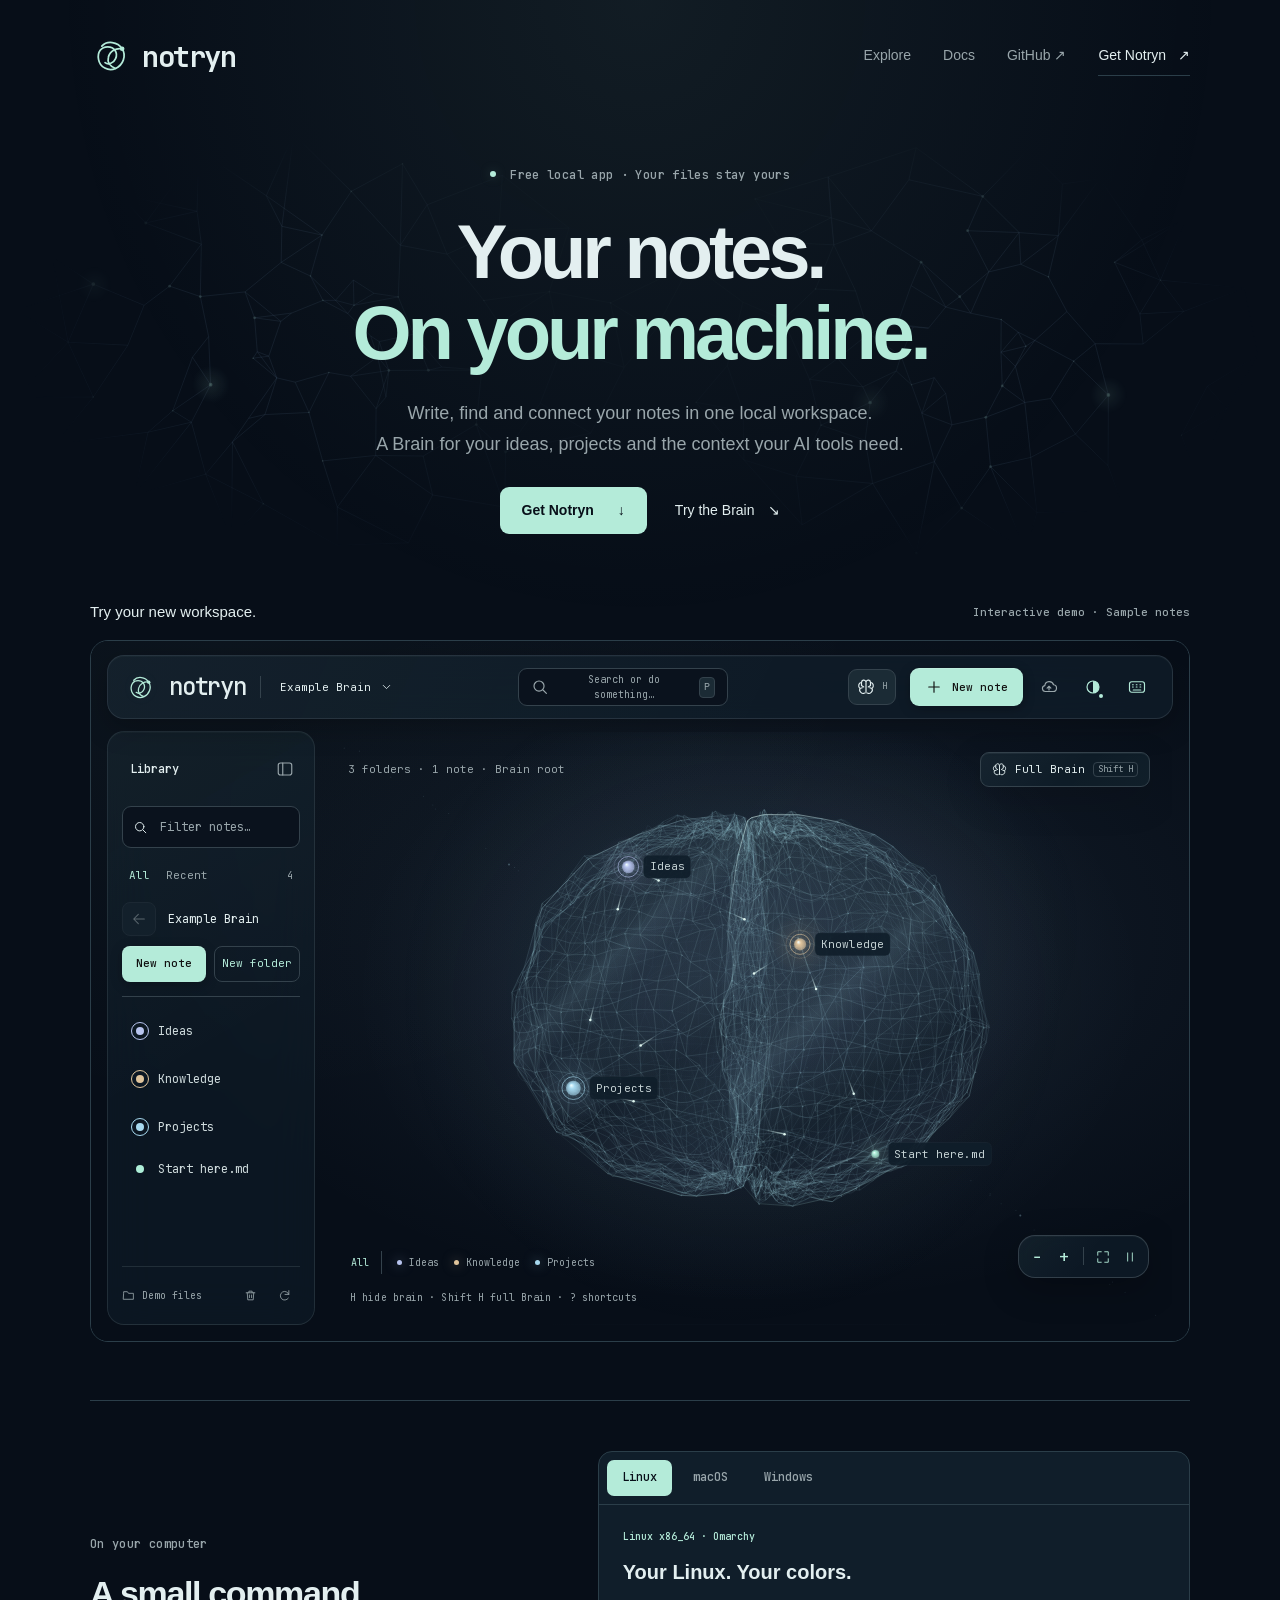
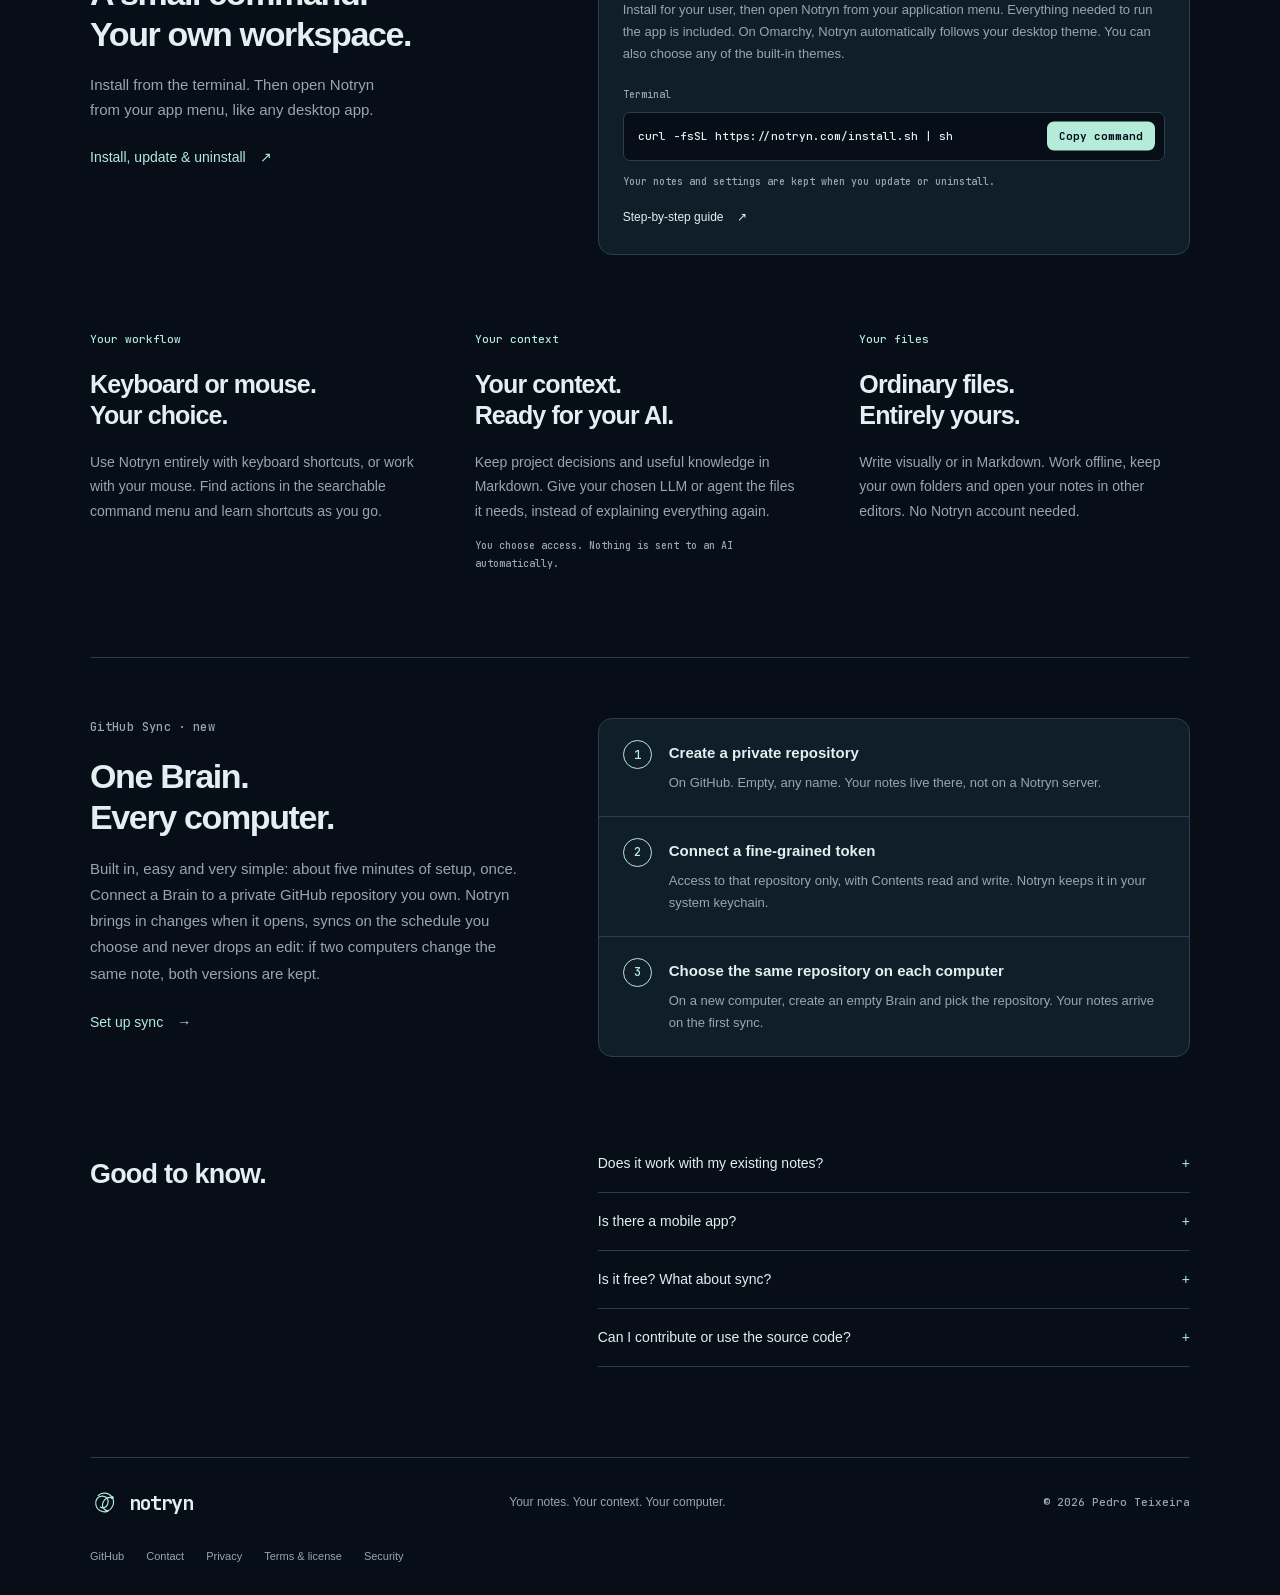
==== index.html @ 84ea978c "Say GitHub Sync is built in, easy and very simple Home sync section and LLM files now state that syn" ====
<!doctype html>
<html lang="en">
<head>
  <meta charset="utf-8"><meta name="viewport" content="width=device-width,initial-scale=1">
  <meta name="theme-color" content="#070e18">
  <meta name="description" content="Notryn is a free, local-first Markdown notes app for Linux and macOS. Connect notes with wiki links, explore them as a Brain, keep AI context in plain files and sync through your own GitHub repository.">
  <title>Notryn · Free local Markdown notes app for Linux &amp; macOS</title>
  <meta property="og:type" content="website"><meta property="og:site_name" content="Notryn"><meta property="og:url" content="https://notryn.com/">
  <meta property="og:title" content="Notryn · Your notes, connected."><meta property="og:description" content="A local Markdown workspace for your ideas, projects and AI context. Keep your own files.">
  <meta property="og:image" content="https://notryn.com/assets/notryn-card.png"><meta property="og:image:width" content="1200"><meta property="og:image:height" content="630"><meta property="og:image:alt" content="Notryn: your notes, connected.">
  <meta name="twitter:card" content="summary_large_image">
  <link rel="icon" href="assets/favicon.svg" type="image/svg+xml">
  <script src="assets/runtime/theme-core.js"></script><script src="theme.js"></script>
  <link rel="stylesheet" href="styles.css"><script defer src="page.js"></script>
<script type="application/ld+json">[{"@context": "https://schema.org", "@type": "WebSite", "name": "Notryn", "url": "https://notryn.com/"}, {"@context": "https://schema.org", "@type": "SoftwareApplication", "name": "Notryn", "url": "https://notryn.com/", "description": "Notryn is a free, local-first Markdown notes app for Linux and macOS. Connect notes with wiki links, explore them as a Brain, keep AI context in plain files and sync through your own GitHub repository.", "applicationCategory": "ProductivityApplication", "operatingSystem": "Linux, macOS", "softwareVersion": "0.2.0-beta.13", "image": "https://notryn.com/assets/notryn-card.png", "offers": {"@type": "Offer", "price": "0", "priceCurrency": "USD"}, "author": {"@type": "Person", "name": "Pedro Teixeira"}}, {"@context": "https://schema.org", "@type": "FAQPage", "mainEntity": [{"@type": "Question", "name": "Does it work with my existing notes?", "acceptedAnswer": {"@type": "Answer", "text": "Connect a folder of Markdown files. Notryn follows your folders and reads Markdown links and wiki links between notes. Your files stay in their original location. Obsidian plugins are not included."}}, {"@type": "Question", "name": "Is there a mobile app?", "acceptedAnswer": {"@type": "Answer", "text": "Not yet. A mobile version is in development, with no release date yet. Because your Brains can sync through your own GitHub repository, the same notes will be ready for it. Today Notryn runs on Linux and macOS."}}, {"@type": "Question", "name": "Is it free? What about sync?", "acceptedAnswer": {"@type": "Answer", "text": "The local app is free to use. To keep a Brain the same on several computers, connect it to a private GitHub repository you own. Your notes go only to GitHub, never to a Notryn server, and no Notryn account is needed. GitHub Sync is free during the beta."}}, {"@type": "Question", "name": "Can I contribute or use the source code?", "acceptedAnswer": {"@type": "Answer", "text": "Visit the Notryn GitHub project for the code, issues and development updates. Contributions are reviewed before merging. The software license and contributor terms define what is permitted."}}]}]</script>
<link rel="canonical" href="https://notryn.com/"></head>
<body>
  <a class="skip-link" href="#main">Skip to content</a>
  <header class="site-header wrap" id="top">
    <a class="brand" href="#top" aria-label="Notryn home"><svg aria-hidden="true" viewBox="0 0 64 64"><use href="#notryn-mark"/></svg><span>notryn</span></a>
    <nav aria-label="Main navigation"><a href="#experience">Explore</a><a href="guide.html">Docs</a><a href="https://github.com/pedromst/notryn">GitHub ↗</a><a class="nav-cta" href="#install">Get Notryn <span aria-hidden="true">↗</span></a></nav>
  </header>
  <main id="main">
    <section class="hero wrap">
      <p class="eyebrow"><span class="status-dot"></span> Free local app · Your files stay yours</p>
      <h1>Your notes.<br><em>On your machine.</em></h1>
      <p class="hero-copy">Write, find and connect your notes in one local workspace.<br> A Brain for your ideas, projects and the context your AI tools need.</p>
      <div class="hero-actions"><a class="button" href="#install">Get Notryn <span aria-hidden="true">↓</span></a><a class="text-link" href="#experience">Try the Brain <span aria-hidden="true">↘</span></a></div>
    </section>

    <section class="experience wrap" id="experience" aria-labelledby="demo-title">
      <div class="experience-heading"><h2 id="demo-title">Try your new workspace.</h2><span class="small">Interactive demo · Sample notes</span></div>
      <div class="demo-frame"><iframe class="brain-demo" src="demo/index.html" title="Notryn app: interactive sample workspace" loading="lazy"></iframe></div>
      <noscript><p>Enable JavaScript to explore the sample Brain.</p></noscript>
    </section>

    <section class="install-section wrap" id="install" aria-labelledby="install-title">
      <div class="install-intro"><p class="eyebrow">On your computer</p><h2 id="install-title">A small command.<br>Your own workspace.</h2><p>Install from the terminal. Then open Notryn from your app menu, like any desktop app.</p><a class="text-link" href="guide.html">Install, update &amp; uninstall <span aria-hidden="true">↗</span></a></div>
      <div class="install-card">
        <div class="platform-tabs" role="group" aria-label="Choose your operating system"><button data-platform="linux" aria-pressed="true">Linux</button><button data-platform="macos" aria-pressed="false">macOS</button><button data-platform="windows" aria-pressed="false">Windows</button></div>
        <div class="install-body" aria-live="polite"><p class="status-label" id="install-status">Linux x86_64 · Omarchy</p><h3 id="platform-title">Your Linux. Your colors.</h3><p id="platform-description">Install for your user, then open Notryn from your application menu. Everything needed to run the app is included. On Omarchy, Notryn automatically follows your desktop theme. You can also choose any of the built-in themes.</p><div id="command-area"><div class="code-heading"><span>Terminal</span></div><div class="command-box"><pre tabindex="0" aria-label="Installation command"><code id="install-command">curl -fsSL https://notryn.com/install.sh | sh</code></pre><button id="copy-install" class="copy-command" type="button">Copy command</button></div><p class="small" id="platform-note">Your notes and settings are kept when you update or uninstall.</p></div><a class="text-link" href="guide.html#linux" id="platform-guide">Step-by-step guide <span aria-hidden="true">↗</span></a></div>
      </div>
    </section>

    <section class="benefits wrap" id="your-files" aria-label="Why Notryn">
      <article><span class="benefit-mark">Your workflow</span><h2>Keyboard or mouse.<br>Your choice.</h2><p>Use Notryn entirely with keyboard shortcuts, or work with your mouse. Find actions in the searchable command menu and learn shortcuts as you go.</p></article>
      <article><span class="benefit-mark">Your context</span><h2>Your context.<br>Ready for your AI.</h2><p>Keep project decisions and useful knowledge in Markdown. Give your chosen LLM or agent the files it needs, instead of explaining everything again.</p><p class="small">You choose access. Nothing is sent to an AI automatically.</p></article>
      <article><span class="benefit-mark">Your files</span><h2>Ordinary files.<br>Entirely yours.</h2><p>Write visually or in Markdown. Work offline, keep your own folders and open your notes in other editors. No Notryn account needed.</p></article>
    </section>

    <section class="sync-section wrap" id="sync" aria-labelledby="sync-title"><div class="sync-intro"><p class="eyebrow">GitHub Sync · new</p><h2 id="sync-title">One Brain. <br>Every computer.</h2><p>Built in, easy and very simple: about five minutes of setup, once. Connect a Brain to a private GitHub repository you own. Notryn brings in changes when it opens, syncs on the schedule you choose and never drops an edit: if two computers change the same note, both versions are kept.</p><a class="text-link" href="sync.html">Set up sync <span>→</span></a></div><ol class="sync-steps"><li><strong>Create a private repository</strong><span>On GitHub. Empty, any name. Your notes live there, not on a Notryn server.</span></li><li><strong>Connect a fine-grained token</strong><span>Access to that repository only, with Contents read and write. Notryn keeps it in your system keychain.</span></li><li><strong>Choose the same repository on each computer</strong><span>On a new computer, create an empty Brain and pick the repository. Your notes arrive on the first sync.</span></li></ol></section>

    <section class="questions wrap" aria-labelledby="questions-title"><h2 id="questions-title">Good to know.</h2><div>
      <details><summary>Does it work with my existing notes?</summary><p>Connect a folder of Markdown files. Notryn follows your folders and reads Markdown links and wiki links between notes. Your files stay in their original location. Obsidian plugins are not included.</p></details>
      <details><summary>Is there a mobile app?</summary><p>Not yet. A mobile version is in development, with no release date yet. Because your Brains can sync through your own GitHub repository, the same notes will be ready for it. Today Notryn runs on Linux and macOS.</p></details>
      <details><summary>Is it free? What about sync?</summary><p>The local app is free to use. To keep a Brain the same on several computers, connect it to a private GitHub repository you own. Your notes go only to GitHub, never to a Notryn server, and no Notryn account is needed. GitHub Sync is free during the beta. It may become an optional paid feature later; if so, it will be very affordable. <a href="sync.html">How to set it up</a>.</p></details>
      <details><summary>Can I contribute or use the source code?</summary><p>Visit our <a href="https://github.com/pedromst/notryn">GitHub project</a> for the code, issues and development updates. Contributions are reviewed before merging. The <a href="terms.html">software license and contributor terms</a> define what is permitted.</p></details>
    </div></section>
  </main>
  <footer class="wrap"><a class="brand" href="#top"><svg aria-hidden="true" viewBox="0 0 64 64"><use href="#notryn-mark"/></svg><span>notryn</span></a><p>Your notes. Your context. Your computer.</p><span class="small">© 2026 Pedro Teixeira</span><nav class="footer-links" aria-label="Project and policies"><a href="https://github.com/pedromst/notryn">GitHub</a><a href="contact.html">Contact</a><a href="privacy.html">Privacy</a><a href="terms.html">Terms &amp; license</a><a href="security.html">Security</a></nav></footer>
  <svg class="svg-defs" aria-hidden="true"><symbol id="notryn-mark" viewBox="0 0 64 64"><g fill="none" stroke="currentColor" stroke-width="2.65" stroke-linecap="round" stroke-linejoin="round"><path d="M18 17C26 8 42 10 49 21C56 32 50 46 39 51C28 56 15 49 13 37C11 26 17 18 27 18C37 18 43 27 39 36C36 43 28 46 23 42"/><path d="M49 21C40 19 30 25 28 34C26 42 31 48 39 51"/></g><circle cx="49" cy="21" r="3.5" fill="currentColor"/></symbol></svg>
</body></html>
---- styles.css ----
@font-face{font-family:Notryn Mono;src:url('assets/fonts/JetBrainsMono-500-latin.woff2') format('woff2');font-weight:500;font-display:swap}
@font-face{font-family:Notryn Mono;src:url('assets/fonts/JetBrainsMono-700-latin.woff2') format('woff2');font-weight:700;font-display:swap}
*{box-sizing:border-box}html{scroll-behavior:smooth;scroll-padding-top:32px}body{margin:0;background:var(--bg,#070e18);color:var(--text,#deeaed);font:16px/1.65 -apple-system,BlinkMacSystemFont,'Segoe UI',sans-serif;-webkit-font-smoothing:antialiased}body::before{content:'';position:absolute;inset:0 0 auto;height:680px;background:radial-gradient(ellipse at 50% 0,rgba(177,231,215,.065),transparent 65%);pointer-events:none}a{color:inherit;text-decoration:none}button{font:inherit;cursor:pointer}a,button,summary{touch-action:manipulation}button,summary,a{-webkit-tap-highlight-color:transparent}a:focus-visible,button:focus-visible,summary:focus-visible,pre:focus-visible{outline:2px solid var(--accent,#b1e7d7);outline-offset:5px}p,h1,h2,h3{margin:0}svg{display:block}.wrap{width:min(1100px,calc(100% - 64px));margin-inline:auto}.site-header{height:112px;display:flex;align-items:center;justify-content:space-between;position:relative}.brand{display:inline-flex;align-items:center;gap:10px;font:700 29px/1 'Notryn Mono',monospace;letter-spacing:-1.5px}.brand svg{width:42px;height:42px;color:var(--accent,#b1e7d7)}nav{display:flex;align-items:center;gap:32px;font-size:14px}nav a{color:var(--muted,#96a7ad)}nav a:hover,.text-link:hover{color:var(--accent,#b1e7d7)}nav .nav-cta{color:var(--text,#deeaed);border-bottom:1px solid var(--border,#2b3e49);padding:8px 0}.nav-cta span{margin-left:8px}.hero{text-align:center;padding:54px 0 66px}.eyebrow,.small,.benefit-mark,.platform-tabs,.status-label,.code-heading{font-family:'Notryn Mono',monospace}.eyebrow{font-size:12px;color:var(--muted,#96a7ad);letter-spacing:.03em}.status-dot{display:inline-block;width:6px;height:6px;margin:0 7px 2px 0;border-radius:50%;background:var(--accent,#b1e7d7);box-shadow:0 0 12px #b1e7d740}h1{font-size:clamp(52px,6.3vw,80px);line-height:1.07;font-weight:600;letter-spacing:-.055em;margin:25px 0}h1 em{font-style:normal;color:var(--accent,#b1e7d7)}.hero-copy{font-size:18px;line-height:1.7;color:var(--muted,#96a7ad);max-width:590px;margin:auto}.input-promise{font-size:15px;margin-top:20px;color:var(--text,#deeaed)}.hero-actions{display:flex;gap:28px;justify-content:center;align-items:center;margin-top:27px}.button{background:var(--accent,#b1e7d7);color:var(--bg,#070e18);padding:12px 22px;border-radius:9px;font-size:14px;font-weight:650;display:inline-flex;align-items:center;gap:24px}.button:hover{filter:brightness(1.07)}.text-link{font-size:14px;display:inline-flex;align-items:center;gap:14px}.small{color:var(--muted,#96a7ad);font-size:11px;line-height:1.7}.release-note{margin-top:16px;font-size:10px}.experience{scroll-margin-top:24px}.experience-heading{display:flex;align-items:center;justify-content:space-between;padding-bottom:16px}.experience-heading h2{font-size:15px;font-weight:500}.demo-frame{border:1px solid var(--border,#2b3e49);border-radius:18px;overflow:hidden;background:var(--bg,#070e18)}.brain-demo{display:block;width:100%;height:610px;border:0}.demo-caption{display:flex;justify-content:space-between;gap:50px;margin-top:16px;color:var(--muted,#96a7ad);font-size:12px}.demo-caption details{max-width:330px;flex:0 0 210px}.demo-caption summary{text-align:right;cursor:pointer;color:var(--text,#deeaed)}.demo-caption details p{padding-top:12px}.benefits{display:grid;grid-template-columns:repeat(3,1fr);gap:54px;padding-block:100px}.benefit-mark{font-size:11px;color:var(--accent,#b1e7d7)}.benefits h2{font-size:25px;line-height:1.25;letter-spacing:-.035em;margin:18px 0}.benefits p{font-size:14px;color:var(--muted,#96a7ad);line-height:1.75}.benefits p.small{margin-top:14px;font-size:10px}.install-section{display:grid;grid-template-columns:.85fr 1.15fr;align-items:center;gap:70px;padding-block:50px 95px;border-top:1px solid var(--border,#2b3e49)}.install-intro h2{font-size:34px;line-height:1.2;letter-spacing:-.04em;margin:18px 0}.install-intro p:not(.eyebrow){font-size:15px;color:var(--muted,#96a7ad);max-width:315px}.install-intro .text-link{margin-top:24px;color:var(--accent,#b1e7d7)}.install-card{border:1px solid var(--border,#2b3e49);border-radius:14px;overflow:hidden;min-width:0;background:var(--panel,#101f2a)}.platform-tabs{display:flex;padding:8px;gap:6px;border-bottom:1px solid var(--border,#2b3e49)}.platform-tabs button{background:transparent;border:0;color:var(--muted,#96a7ad);border-radius:7px;padding:8px 15px;font-size:12px}.platform-tabs button[aria-pressed=true]{background:var(--accent,#b1e7d7);color:var(--bg,#070e18)}.install-body{padding:24px}.status-label{font-size:10px;color:var(--accent,#b1e7d7)}.install-body h3{font-size:20px;font-weight:550;margin:10px 0}.install-body>p:not(.status-label){font-size:13px;color:var(--muted,#96a7ad);line-height:1.7}.code-heading{display:flex;align-items:center;justify-content:space-between;margin-top:22px;font-size:10px;color:var(--muted,#96a7ad)}.code-heading button{font:inherit;background:transparent;border:0;color:var(--accent,#b1e7d7);padding:6px 0 6px 10px}pre{background:var(--bg,#070e18);border:1px solid var(--border,#2b3e49);border-radius:7px;padding:14px;overflow:auto;margin:8px 0 12px;font:11px/1.8 'Notryn Mono',monospace;tab-size:2}code{font-family:inherit}.install-body .text-link{margin-top:18px;font-size:12px}.install-body .small{font-size:10px}.questions{display:grid;grid-template-columns:.85fr 1.15fr;gap:70px;padding-bottom:90px}.questions h2{font-size:27px;letter-spacing:-.03em}.questions details{border-bottom:1px solid var(--border,#2b3e49);padding:17px 0}.questions details:first-child{padding-top:0}.questions summary{cursor:pointer;font-size:14px;list-style:none;display:flex;justify-content:space-between;gap:20px}.questions summary::after{content:'+';color:var(--accent,#b1e7d7)}.questions details[open] summary::after{content:'−'}.questions summary::-webkit-details-marker{display:none}.questions details p{font-size:13px;color:var(--muted,#96a7ad);padding-top:14px;line-height:1.8}footer{display:flex;align-items:center;justify-content:space-between;gap:25px;padding-block:30px;border-top:1px solid var(--border,#2b3e49)}footer .brand{font-size:20px}footer .brand svg{width:29px;height:29px}footer p{font-size:12px;color:var(--muted,#96a7ad)}.svg-defs{width:0;height:0;position:absolute;overflow:hidden}.skip-link{position:absolute;left:20px;top:-100px;padding:10px;background:var(--accent,#b1e7d7);color:var(--bg,#070e18);z-index:10}.skip-link:focus{top:15px}[hidden]{display:none!important}
.guide-main{max-width:760px;margin:40px auto 90px}.guide-main h1{font-size:48px;margin-bottom:20px}.guide-main .lead{color:var(--muted,#96a7ad);font-size:17px}.guide-main section{margin-top:45px}.guide-main h2{font-size:25px;letter-spacing:-.03em;margin-bottom:14px}.guide-main h3{font-size:17px;margin:25px 0 12px}.guide-main p,.guide-main li{font-size:14px;color:var(--muted,#96a7ad);margin-bottom:12px}.guide-main a{color:var(--accent,#b1e7d7);text-decoration:underline;text-underline-offset:3px}.guide-main strong{color:var(--text,#deeaed)}.guide-main ol{padding-left:22px}.guide-main pre{font-size:12px;margin:15px 0}.guide-nav{display:flex;gap:22px;flex-wrap:wrap;margin-top:25px;font-size:13px}.guide-main :target{scroll-margin-top:30px}
@media(max-width:760px){.wrap{width:calc(100% - 40px)}.site-header{height:85px}.brand{font-size:24px}.brand svg{width:35px;height:35px}nav{gap:20px;font-size:12px}nav>a:first-child{display:none}.hero{padding:40px 0 50px}h1{font-size:62px}.hero-copy{font-size:16px;max-width:420px}.hero-copy br{display:none}.input-promise{font-size:13px}.hero-actions{gap:23px}.experience-heading .small{font-size:9px;max-width:150px;text-align:right}.brain-demo{height:550px}.demo-caption{display:block;font-size:11px}.demo-caption details{max-width:none;margin-top:10px}.demo-caption summary{text-align:left}.benefits{grid-template-columns:1fr;gap:32px;padding-block:58px}.benefits article{max-width:480px}.benefits h2 br{display:none}.benefits h2{font-size:23px;margin:10px 0}.benefits p{font-size:14px}.install-section{grid-template-columns:1fr;gap:30px;padding-block:40px 55px}.install-intro h2{font-size:32px}.install-intro p:not(.eyebrow){max-width:460px}.install-intro h2 br{display:none}.questions{grid-template-columns:1fr;gap:25px;padding-bottom:45px}footer{flex-wrap:wrap;gap:18px}footer p{order:3;width:100%}.guide-main h1{font-size:38px}.guide-main{margin-block:25px 60px}}
@media(max-width:400px){nav{gap:14px}nav .nav-cta{display:none}h1{font-size:56px}.hero-copy{font-size:15px}.brain-demo{height:510px}.install-body{padding:19px}.platform-tabs button{padding:8px 12px}}
@media(prefers-reduced-motion:reduce){html{scroll-behavior:auto}}

/* Supporting links stay in the footer; the main page remains short. */
footer{flex-wrap:wrap}.footer-links{display:flex;flex-wrap:wrap;gap:22px;font-size:11px}footer>.footer-links{flex-basis:100%;padding-top:5px}.install-section{margin-top:58px;padding-bottom:55px}.benefits{padding-block:15px 85px}.hero h1{font-size:clamp(47px,6.1vw,76px)}
@media(max-width:760px){.install-section{margin-top:38px}.benefits{padding-block:5px 55px}.footer-links{gap:18px}nav{gap:17px}.hero h1{font-size:52px}.hero-copy{max-width:400px}}
@media(max-width:400px){.hero h1{font-size:46px}.site-header nav{gap:12px}.footer-links{font-size:11px}}

.brain-demo{height:700px}.demo-caption a{color:var(--accent);text-decoration:underline;text-underline-offset:3px}@media(max-width:760px){.brain-demo{height:660px}}

/* A static, faint network keeps the hero quiet and costs no animation frames. */
.hero{position:relative;isolation:isolate}
.hero::before{content:"";position:absolute;z-index:-1;pointer-events:none;left:50%;top:-36px;bottom:-12px;width:min(1440px,calc(100vw - 20px));transform:translateX(-50%);background:url('assets/hero-network.svg') center/100% 100% no-repeat;opacity:.55}
@media(max-width:760px){.hero::before{top:-18px;bottom:0;width:100vw;background:url('assets/hero-network-mobile.svg') center/cover no-repeat;opacity:.42}}
.sync-section{display:grid;grid-template-columns:.85fr 1.15fr;gap:70px;align-items:start;padding-block:60px 95px;border-top:1px solid var(--border,#2b3e49)}.sync-intro h2{font-size:34px;line-height:1.2;letter-spacing:-.04em;margin:18px 0}.sync-intro>p:not(.eyebrow){font-size:15px;color:var(--muted,#96a7ad);line-height:1.75}.sync-intro .text-link{margin-top:24px;color:var(--accent,#b1e7d7)}.sync-steps{list-style:none;margin:0;padding:0;counter-reset:sync;border:1px solid var(--border,#2b3e49);border-radius:14px;background:var(--panel,#101f2a)}.sync-steps li{counter-increment:sync;position:relative;padding:22px 24px 22px 70px;border-top:1px solid var(--border,#2b3e49)}.sync-steps li:first-child{border-top:0}.sync-steps li::before{content:counter(sync);position:absolute;left:24px;top:21px;width:27px;height:27px;display:grid;place-items:center;border:1px solid var(--accent,#b1e7d7);border-radius:50%;color:var(--accent,#b1e7d7);font:12px/1 'Notryn Mono',monospace}.sync-steps strong{display:block;font-size:15px;font-weight:550}.sync-steps span{display:block;margin-top:6px;font-size:13px;line-height:1.7;color:var(--muted,#96a7ad)}
@media(max-width:760px){.sync-section{grid-template-columns:1fr;gap:30px;padding-block:40px 55px}.sync-intro h2{font-size:32px}.sync-intro h2 br{display:none}.sync-steps li{padding:18px 18px 18px 60px}.sync-steps li::before{left:18px;top:17px}}
.guide-main ul,.guide-main ol{padding-left:22px;color:var(--muted,#96a7ad);line-height:1.8}.guide-main li{margin:8px 0}.guide-main li strong{color:var(--text,#deeaed)}.sync-help-list dt{margin-top:18px;color:var(--text,#deeaed);font-weight:550}.sync-help-list dd{margin:5px 0 0;font-size:14px;color:var(--muted,#96a7ad);line-height:1.75}
.command-box{position:relative;margin:8px 0 12px}.command-box pre{margin:0;padding-right:150px}.copy-command{position:absolute;top:50%;right:10px;transform:translateY(-50%);font:600 11px/1 'Notryn Mono',monospace;color:var(--bg,#070e18);background:var(--accent,#b1e7d7);border:0;border-radius:7px;padding:9px 12px;white-space:nowrap}.copy-command:hover{filter:brightness(1.08)}
@media(max-width:760px){.command-box pre{padding-right:14px;padding-bottom:58px;white-space:pre-wrap;word-break:break-all}.copy-command{top:auto;bottom:10px;transform:none;right:10px}}
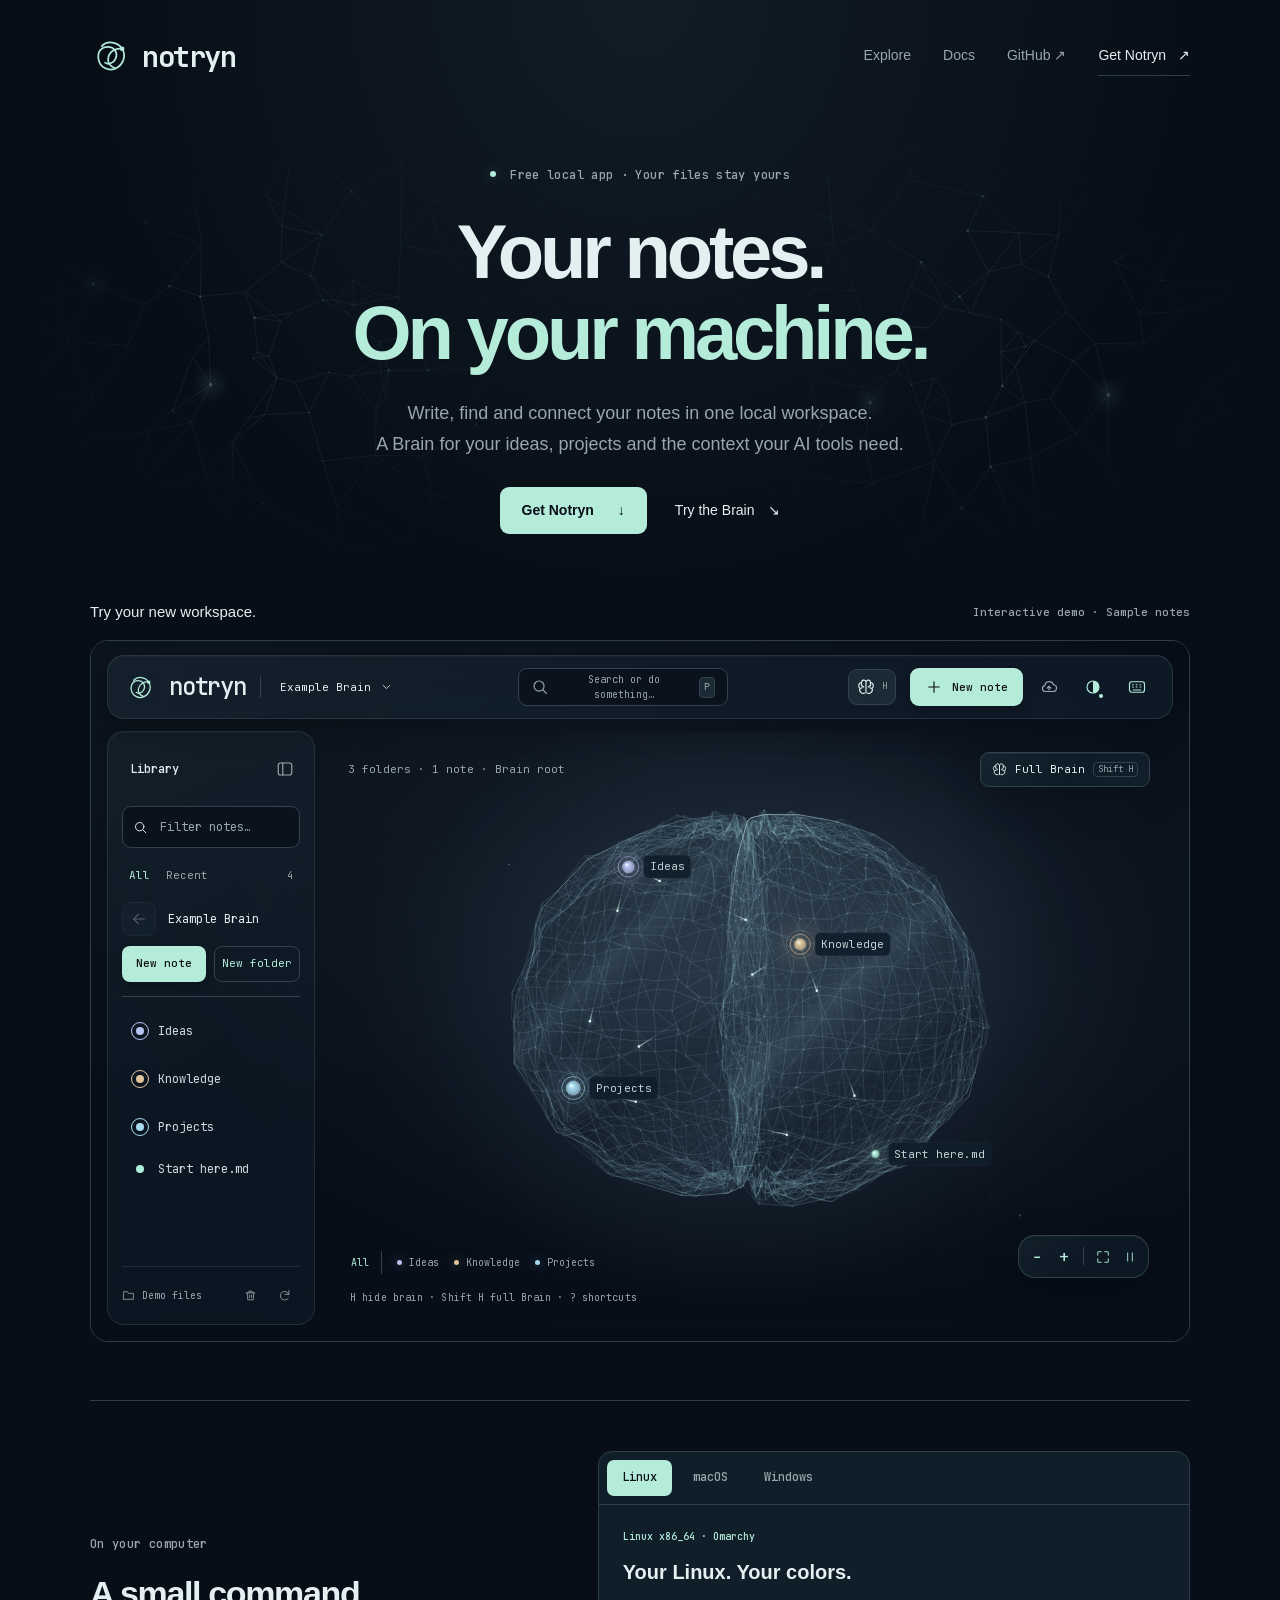
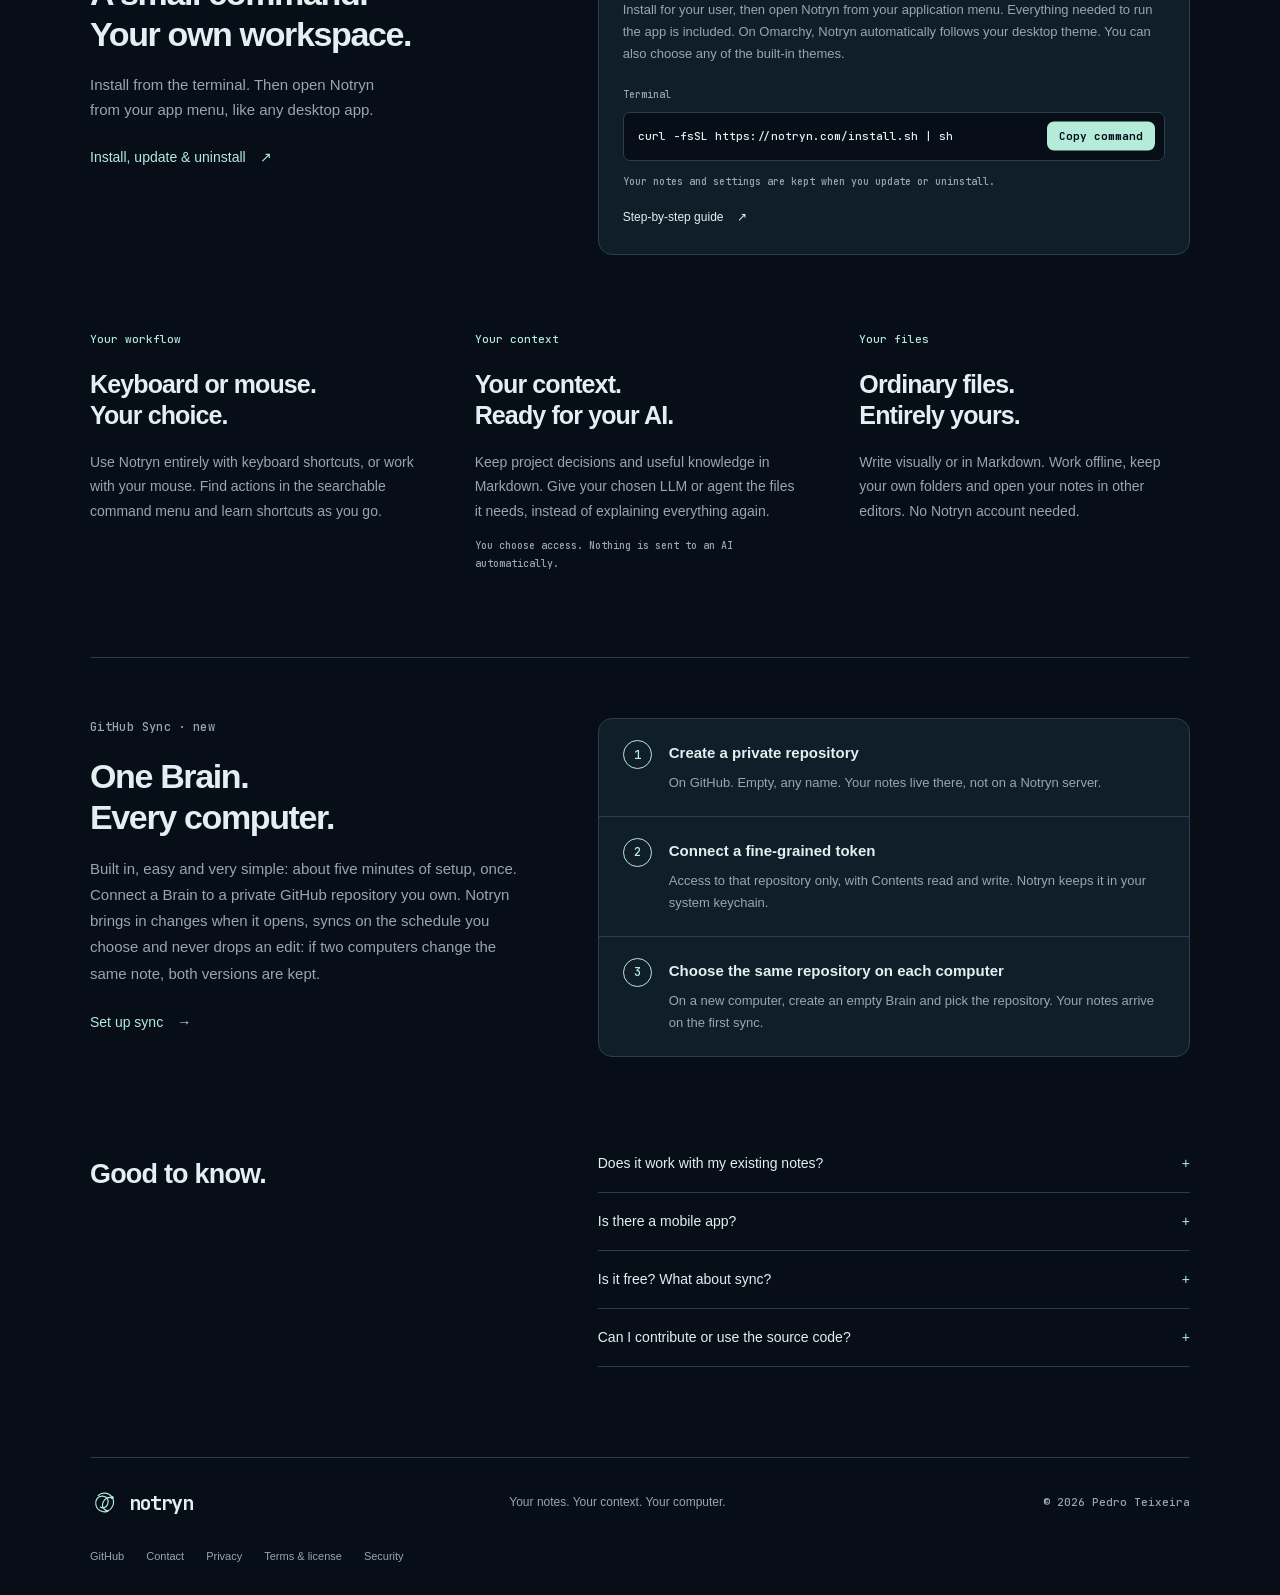
==== commit 58cc3a65: "Remove all Obsidian mentions from the site Home FAQ, install guide, sync help, demo sync dialog and " ====
--- a/index.html
+++ b/index.html
@@ -12,7 +12,7 @@
   <link rel="icon" href="assets/favicon.svg" type="image/svg+xml">
   <script src="assets/runtime/theme-core.js"></script><script src="theme.js"></script>
   <link rel="stylesheet" href="styles.css"><script defer src="page.js"></script>
-<script type="application/ld+json">[{"@context": "https://schema.org", "@type": "WebSite", "name": "Notryn", "url": "https://notryn.com/"}, {"@context": "https://schema.org", "@type": "SoftwareApplication", "name": "Notryn", "url": "https://notryn.com/", "description": "Notryn is a free, local-first Markdown notes app for Linux and macOS. Connect notes with wiki links, explore them as a Brain, keep AI context in plain files and sync through your own GitHub repository.", "applicationCategory": "ProductivityApplication", "operatingSystem": "Linux, macOS", "softwareVersion": "0.2.0-beta.13", "image": "https://notryn.com/assets/notryn-card.png", "offers": {"@type": "Offer", "price": "0", "priceCurrency": "USD"}, "author": {"@type": "Person", "name": "Pedro Teixeira"}}, {"@context": "https://schema.org", "@type": "FAQPage", "mainEntity": [{"@type": "Question", "name": "Does it work with my existing notes?", "acceptedAnswer": {"@type": "Answer", "text": "Connect a folder of Markdown files. Notryn follows your folders and reads Markdown links and wiki links between notes. Your files stay in their original location. Obsidian plugins are not included."}}, {"@type": "Question", "name": "Is there a mobile app?", "acceptedAnswer": {"@type": "Answer", "text": "Not yet. A mobile version is in development, with no release date yet. Because your Brains can sync through your own GitHub repository, the same notes will be ready for it. Today Notryn runs on Linux and macOS."}}, {"@type": "Question", "name": "Is it free? What about sync?", "acceptedAnswer": {"@type": "Answer", "text": "The local app is free to use. To keep a Brain the same on several computers, connect it to a private GitHub repository you own. Your notes go only to GitHub, never to a Notryn server, and no Notryn account is needed. GitHub Sync is free during the beta."}}, {"@type": "Question", "name": "Can I contribute or use the source code?", "acceptedAnswer": {"@type": "Answer", "text": "Visit the Notryn GitHub project for the code, issues and development updates. Contributions are reviewed before merging. The software license and contributor terms define what is permitted."}}]}]</script>
+<script type="application/ld+json">[{"@context": "https://schema.org", "@type": "WebSite", "name": "Notryn", "url": "https://notryn.com/"}, {"@context": "https://schema.org", "@type": "SoftwareApplication", "name": "Notryn", "url": "https://notryn.com/", "description": "Notryn is a free, local-first Markdown notes app for Linux and macOS. Connect notes with wiki links, explore them as a Brain, keep AI context in plain files and sync through your own GitHub repository.", "applicationCategory": "ProductivityApplication", "operatingSystem": "Linux, macOS", "softwareVersion": "0.2.0-beta.13", "image": "https://notryn.com/assets/notryn-card.png", "offers": {"@type": "Offer", "price": "0", "priceCurrency": "USD"}, "author": {"@type": "Person", "name": "Pedro Teixeira"}}, {"@context": "https://schema.org", "@type": "FAQPage", "mainEntity": [{"@type": "Question", "name": "Does it work with my existing notes?", "acceptedAnswer": {"@type": "Answer", "text": "Connect a folder of Markdown files. Notryn follows your folders and reads Markdown links and wiki links between notes. Your files stay in their original location."}}, {"@type": "Question", "name": "Is there a mobile app?", "acceptedAnswer": {"@type": "Answer", "text": "Not yet. A mobile version is in development, with no release date yet. Because your Brains can sync through your own GitHub repository, the same notes will be ready for it. Today Notryn runs on Linux and macOS."}}, {"@type": "Question", "name": "Is it free? What about sync?", "acceptedAnswer": {"@type": "Answer", "text": "The local app is free to use. To keep a Brain the same on several computers, connect it to a private GitHub repository you own. Your notes go only to GitHub, never to a Notryn server, and no Notryn account is needed. GitHub Sync is free during the beta."}}, {"@type": "Question", "name": "Can I contribute or use the source code?", "acceptedAnswer": {"@type": "Answer", "text": "Visit the Notryn GitHub project for the code, issues and development updates. Contributions are reviewed before merging. The software license and contributor terms define what is permitted."}}]}]</script>
 <link rel="canonical" href="https://notryn.com/"></head>
 <body>
   <a class="skip-link" href="#main">Skip to content</a>
@@ -51,7 +51,7 @@
     <section class="sync-section wrap" id="sync" aria-labelledby="sync-title"><div class="sync-intro"><p class="eyebrow">GitHub Sync · new</p><h2 id="sync-title">One Brain. <br>Every computer.</h2><p>Built in, easy and very simple: about five minutes of setup, once. Connect a Brain to a private GitHub repository you own. Notryn brings in changes when it opens, syncs on the schedule you choose and never drops an edit: if two computers change the same note, both versions are kept.</p><a class="text-link" href="sync.html">Set up sync <span>→</span></a></div><ol class="sync-steps"><li><strong>Create a private repository</strong><span>On GitHub. Empty, any name. Your notes live there, not on a Notryn server.</span></li><li><strong>Connect a fine-grained token</strong><span>Access to that repository only, with Contents read and write. Notryn keeps it in your system keychain.</span></li><li><strong>Choose the same repository on each computer</strong><span>On a new computer, create an empty Brain and pick the repository. Your notes arrive on the first sync.</span></li></ol></section>
 
     <section class="questions wrap" aria-labelledby="questions-title"><h2 id="questions-title">Good to know.</h2><div>
-      <details><summary>Does it work with my existing notes?</summary><p>Connect a folder of Markdown files. Notryn follows your folders and reads Markdown links and wiki links between notes. Your files stay in their original location. Obsidian plugins are not included.</p></details>
+      <details><summary>Does it work with my existing notes?</summary><p>Connect a folder of Markdown files. Notryn follows your folders and reads Markdown links and wiki links between notes. Your files stay in their original location.</p></details>
       <details><summary>Is there a mobile app?</summary><p>Not yet. A mobile version is in development, with no release date yet. Because your Brains can sync through your own GitHub repository, the same notes will be ready for it. Today Notryn runs on Linux and macOS.</p></details>
       <details><summary>Is it free? What about sync?</summary><p>The local app is free to use. To keep a Brain the same on several computers, connect it to a private GitHub repository you own. Your notes go only to GitHub, never to a Notryn server, and no Notryn account is needed. GitHub Sync is free during the beta. It may become an optional paid feature later; if so, it will be very affordable. <a href="sync.html">How to set it up</a>.</p></details>
       <details><summary>Can I contribute or use the source code?</summary><p>Visit our <a href="https://github.com/pedromst/notryn">GitHub project</a> for the code, issues and development updates. Contributions are reviewed before merging. The <a href="terms.html">software license and contributor terms</a> define what is permitted.</p></details>
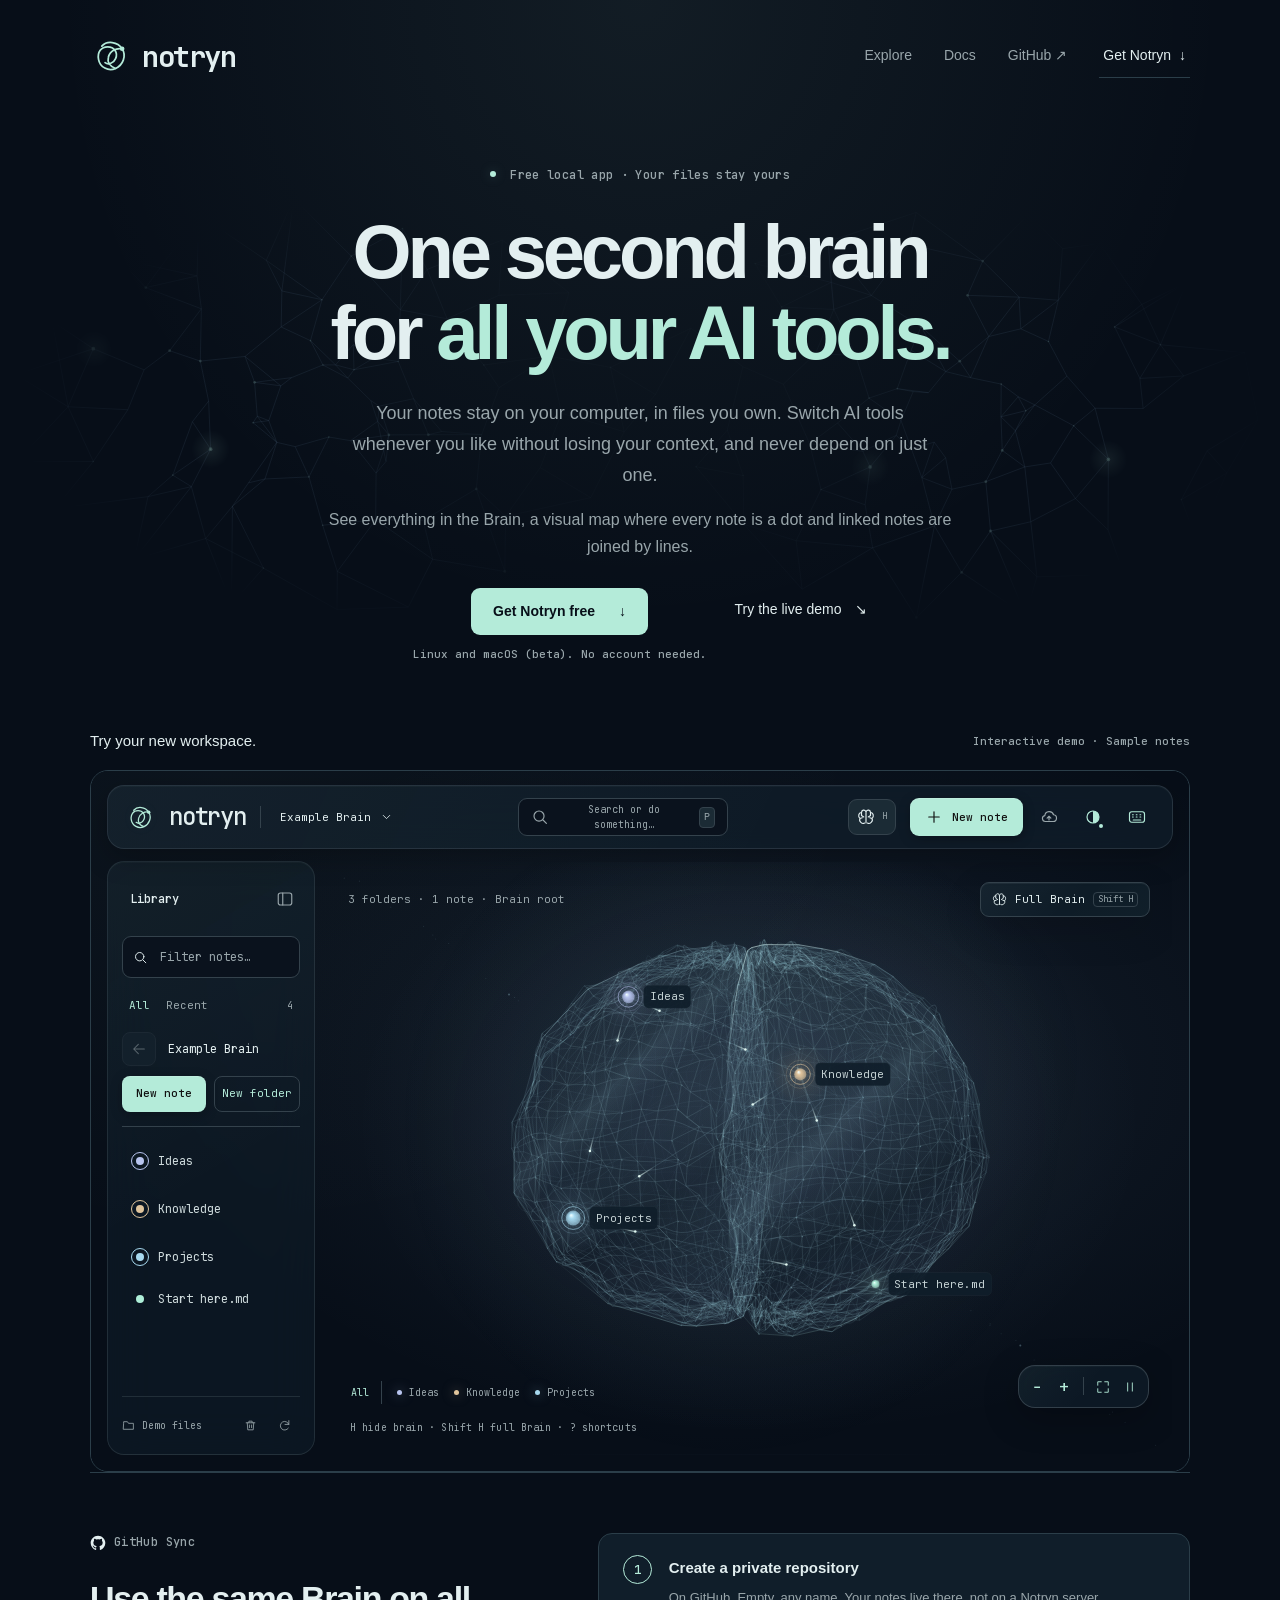
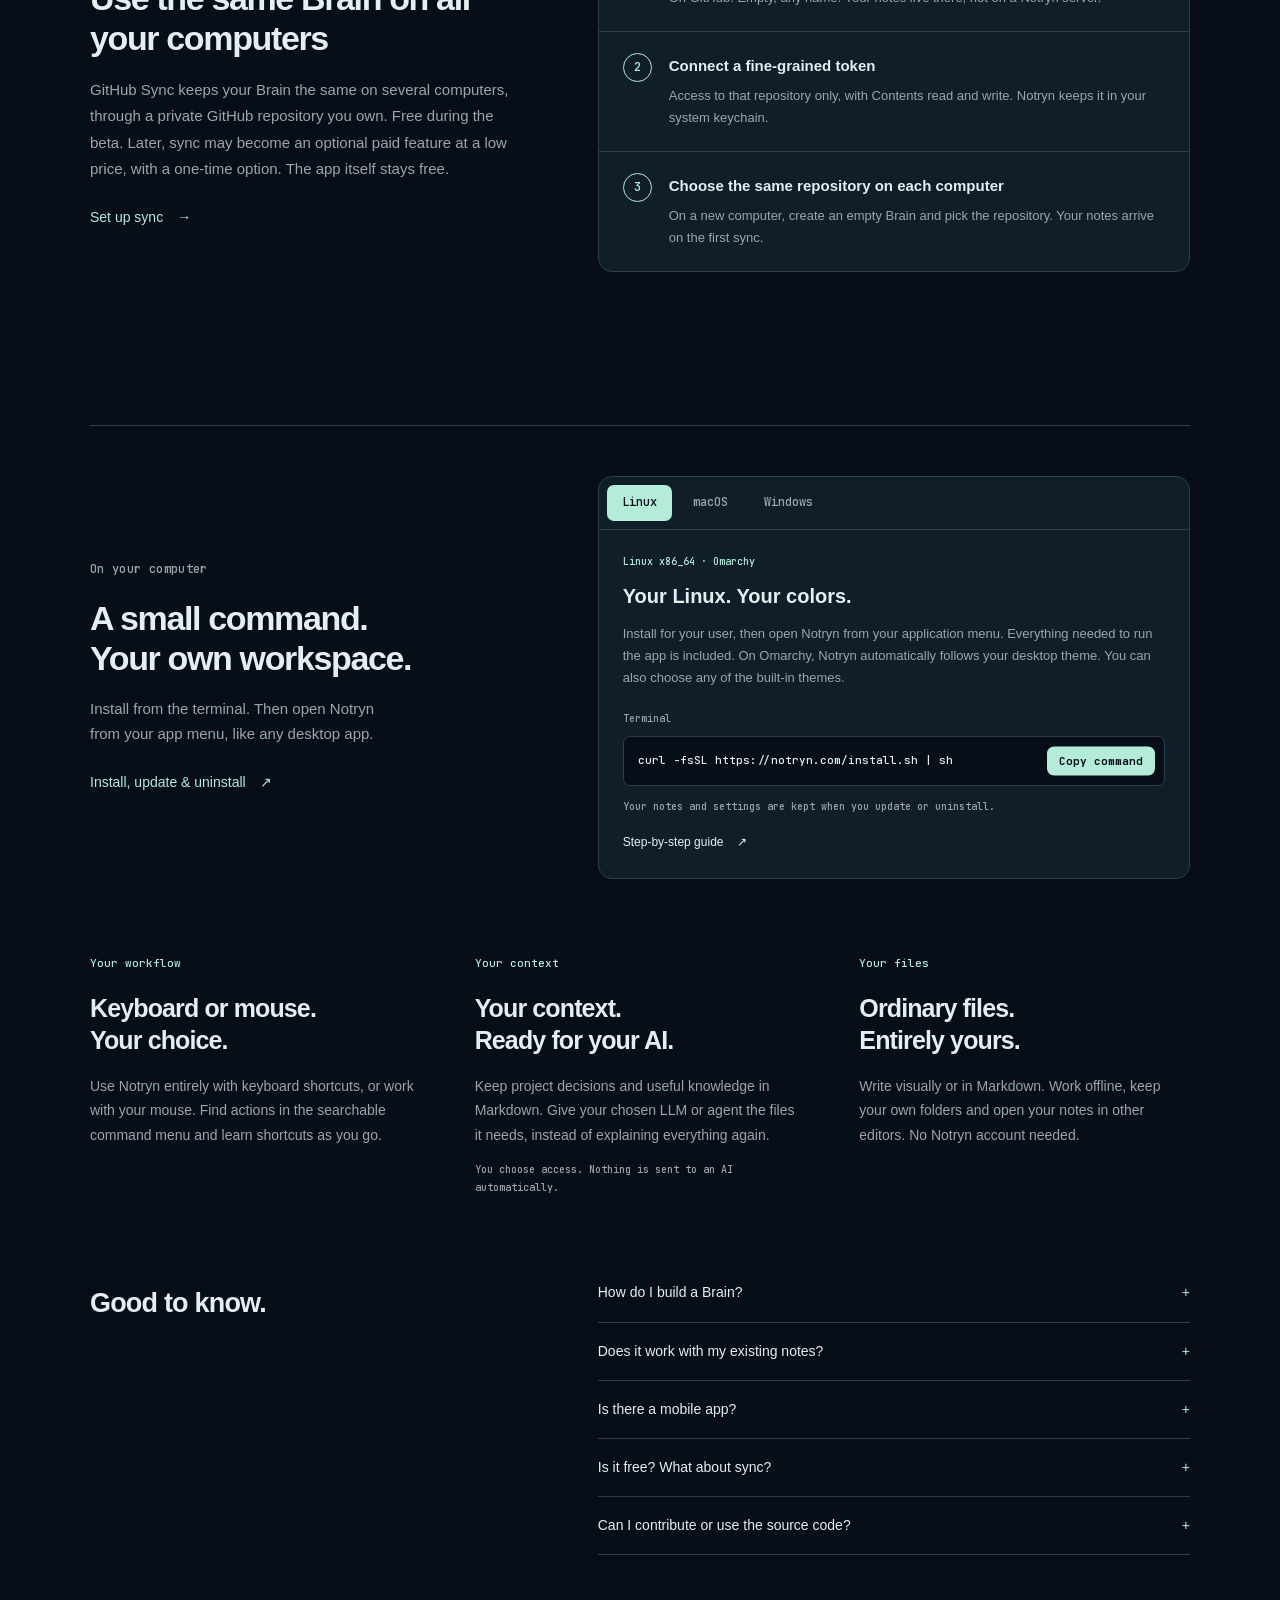
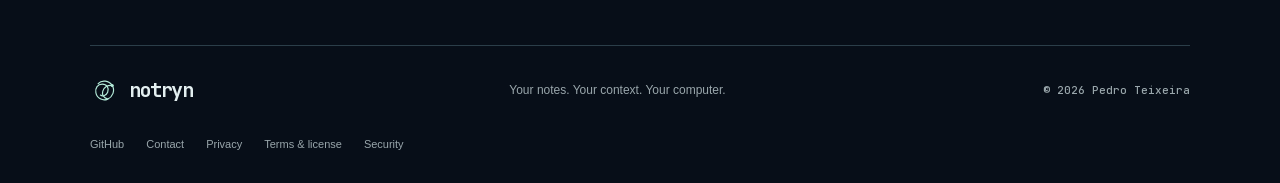
==== commit 6c35713e: "Fix mobile layout and update the homepage message. Keep the header call to action visible from 320px" ====
--- a/index.html
+++ b/index.html
@@ -3,29 +3,35 @@
 <head>
   <meta charset="utf-8"><meta name="viewport" content="width=device-width,initial-scale=1">
   <meta name="theme-color" content="#070e18">
-  <meta name="description" content="Notryn is a free, local-first Markdown notes app for Linux and macOS. Connect notes with wiki links, explore them as a Brain, keep AI context in plain files and sync through your own GitHub repository.">
-  <title>Notryn · Free local Markdown notes app for Linux &amp; macOS</title>
+  <meta name="description" content="Notryn is a free second brain for your AI tools. Your notes stay on your computer, so you can switch AI tools anytime without losing your context.">
+  <title>Notryn · One second brain for all your AI tools.</title>
   <meta property="og:type" content="website"><meta property="og:site_name" content="Notryn"><meta property="og:url" content="https://notryn.com/">
-  <meta property="og:title" content="Notryn · Your notes, connected."><meta property="og:description" content="A local Markdown workspace for your ideas, projects and AI context. Keep your own files.">
-  <meta property="og:image" content="https://notryn.com/assets/notryn-card.png"><meta property="og:image:width" content="1200"><meta property="og:image:height" content="630"><meta property="og:image:alt" content="Notryn: your notes, connected.">
+  <meta property="og:title" content="Notryn · One second brain for all your AI tools."><meta property="og:description" content="Notryn is a free second brain for your AI tools. Your notes stay on your computer, so you can switch AI tools anytime without losing your context.">
+  <meta property="og:image" content="https://notryn.com/assets/notryn-card.png"><meta property="og:image:width" content="1200"><meta property="og:image:height" content="630"><meta property="og:image:alt" content="Notryn: One second brain for all your AI tools.">
   <meta name="twitter:card" content="summary_large_image">
+  <meta name="twitter:title" content="Notryn · One second brain for all your AI tools.">
+  <meta name="twitter:description" content="Notryn is a free second brain for your AI tools. Your notes stay on your computer, so you can switch AI tools anytime without losing your context.">
+  <meta name="twitter:image" content="https://notryn.com/assets/notryn-card.png">
+  <meta name="twitter:image:alt" content="Notryn: One second brain for all your AI tools.">
   <link rel="icon" href="assets/favicon.svg" type="image/svg+xml">
   <script src="assets/runtime/theme-core.js"></script><script src="theme.js"></script>
   <link rel="stylesheet" href="styles.css"><script defer src="page.js"></script>
-<script type="application/ld+json">[{"@context": "https://schema.org", "@type": "WebSite", "name": "Notryn", "url": "https://notryn.com/"}, {"@context": "https://schema.org", "@type": "SoftwareApplication", "name": "Notryn", "url": "https://notryn.com/", "description": "Notryn is a free, local-first Markdown notes app for Linux and macOS. Connect notes with wiki links, explore them as a Brain, keep AI context in plain files and sync through your own GitHub repository.", "applicationCategory": "ProductivityApplication", "operatingSystem": "Linux, macOS", "softwareVersion": "0.2.0-beta.13", "image": "https://notryn.com/assets/notryn-card.png", "offers": {"@type": "Offer", "price": "0", "priceCurrency": "USD"}, "author": {"@type": "Person", "name": "Pedro Teixeira"}}, {"@context": "https://schema.org", "@type": "FAQPage", "mainEntity": [{"@type": "Question", "name": "Does it work with my existing notes?", "acceptedAnswer": {"@type": "Answer", "text": "Connect a folder of Markdown files. Notryn follows your folders and reads Markdown links and wiki links between notes. Your files stay in their original location."}}, {"@type": "Question", "name": "Is there a mobile app?", "acceptedAnswer": {"@type": "Answer", "text": "Not yet. A mobile version is in development, with no release date yet. Because your Brains can sync through your own GitHub repository, the same notes will be ready for it. Today Notryn runs on Linux and macOS."}}, {"@type": "Question", "name": "Is it free? What about sync?", "acceptedAnswer": {"@type": "Answer", "text": "The local app is free to use. To keep a Brain the same on several computers, connect it to a private GitHub repository you own. Your notes go only to GitHub, never to a Notryn server, and no Notryn account is needed. GitHub Sync is free during the beta."}}, {"@type": "Question", "name": "Can I contribute or use the source code?", "acceptedAnswer": {"@type": "Answer", "text": "Visit the Notryn GitHub project for the code, issues and development updates. Contributions are reviewed before merging. The software license and contributor terms define what is permitted."}}]}]</script>
+<script type="application/ld+json">[{"@context": "https://schema.org", "@type": "WebSite", "name": "Notryn", "url": "https://notryn.com/"}, {"@context": "https://schema.org", "@type": "SoftwareApplication", "name": "Notryn", "url": "https://notryn.com/", "description": "Notryn is a free second brain for your AI tools. Your notes stay on your computer, so you can switch AI tools anytime without losing your context.", "applicationCategory": "ProductivityApplication", "operatingSystem": "Linux, macOS", "softwareVersion": "0.2.0-beta.13", "image": "https://notryn.com/assets/notryn-card.png", "offers": {"@type": "Offer", "price": "0", "priceCurrency": "USD"}, "author": {"@type": "Person", "name": "Pedro Teixeira"}}, {"@context": "https://schema.org", "@type": "FAQPage", "mainEntity": [{"@type": "Question", "name": "How do I build a Brain?", "acceptedAnswer": {"@type": "Answer", "text": "Start small. Write one note for each idea, project or person, and link the notes that belong together so they join up in the Brain. Give your AI tools access to the folder, and they can read these notes and, if you allow it, help keep them up to date. For the idea behind it, read Andrej Karpathy's LLM Wiki (https://gist.github.com/karpathy/442a6bf555914893e9891c11519de94f), a short guide to building a personal wiki that AI tools can read and maintain."}}, {"@type": "Question", "name": "Does it work with my existing notes?", "acceptedAnswer": {"@type": "Answer", "text": "Connect a folder of Markdown files. Notryn follows your folders and reads Markdown links and wiki links between notes. Your files stay in their original location."}}, {"@type": "Question", "name": "Is there a mobile app?", "acceptedAnswer": {"@type": "Answer", "text": "Not yet. A mobile version is in development, with no release date yet. Because your Brains can sync through your own GitHub repository, the same notes will be ready for it. Today Notryn runs on Linux and macOS."}}, {"@type": "Question", "name": "Is it free? What about sync?", "acceptedAnswer": {"@type": "Answer", "text": "The app itself stays free. To keep a Brain the same on several computers, connect it to a private GitHub repository you own. Your notes go only to GitHub, never to a Notryn server, and no Notryn account is needed. Free during the beta. Later, sync may become an optional paid feature at a low price, with a one-time option."}}, {"@type": "Question", "name": "Can I contribute or use the source code?", "acceptedAnswer": {"@type": "Answer", "text": "Visit the Notryn GitHub project for the code, issues and development updates. Contributions are reviewed before merging. The software license and contributor terms define what is permitted."}}]}]</script>
 <link rel="canonical" href="https://notryn.com/"></head>
 <body>
   <a class="skip-link" href="#main">Skip to content</a>
   <header class="site-header wrap" id="top">
     <a class="brand" href="#top" aria-label="Notryn home"><svg aria-hidden="true" viewBox="0 0 64 64"><use href="#notryn-mark"/></svg><span>notryn</span></a>
-    <nav aria-label="Main navigation"><a href="#experience">Explore</a><a href="guide.html">Docs</a><a href="https://github.com/pedromst/notryn">GitHub ↗</a><a class="nav-cta" href="#install">Get Notryn <span aria-hidden="true">↗</span></a></nav>
+    <nav aria-label="Main navigation"><a href="#experience">Explore</a><a href="guide.html">Docs</a><a href="https://github.com/pedromst/notryn">GitHub ↗</a><a class="nav-cta" href="#install">Get Notryn <span aria-hidden="true">↓</span></a></nav>
   </header>
   <main id="main">
+    <!-- Editable copy: hero strings, the sync intro and the FAQ live here as plain text. -->
     <section class="hero wrap">
       <p class="eyebrow"><span class="status-dot"></span> Free local app · Your files stay yours</p>
-      <h1>Your notes.<br><em>On your machine.</em></h1>
-      <p class="hero-copy">Write, find and connect your notes in one local workspace.<br> A Brain for your ideas, projects and the context your AI tools need.</p>
-      <div class="hero-actions"><a class="button" href="#install">Get Notryn <span aria-hidden="true">↓</span></a><a class="text-link" href="#experience">Try the Brain <span aria-hidden="true">↘</span></a></div>
+      <h1>One second brain <br>for <em>all your AI tools.</em></h1>
+      <p class="hero-copy">Your notes stay on your computer, in files you own. Switch AI tools whenever you like without losing your context, and never depend on just one.</p>
+      <p class="hero-brain">See everything in the Brain, a visual map where every note is a dot and linked notes are joined by lines.</p>
+      <div class="hero-actions"><div class="hero-primary"><a class="button" href="#install">Get Notryn free <span aria-hidden="true">↓</span></a><p class="small hero-note">Linux and macOS (beta). No account needed.</p></div><a class="text-link" href="#experience">Try the live demo <span aria-hidden="true">↘</span></a></div>
     </section>
 
     <section class="experience wrap" id="experience" aria-labelledby="demo-title">
@@ -34,8 +40,10 @@
       <noscript><p>Enable JavaScript to explore the sample Brain.</p></noscript>
     </section>
 
+    <section class="sync-section wrap" id="sync" aria-labelledby="sync-title"><div class="sync-intro"><p class="eyebrow sync-kicker"><!-- Primer Octicons mark-github, MIT. Shape unchanged. --><svg class="github-mark" role="img" aria-label="GitHub" viewBox="0 0 24 24" width="16" height="16"><path fill="currentColor" d="M12 1C5.923 1 1 5.923 1 12c0 4.867 3.149 8.979 7.521 10.436.55.096.756-.233.756-.522 0-.262-.013-1.128-.013-2.049-2.764.509-3.479-.674-3.699-1.292-.124-.317-.66-1.293-1.127-1.554-.385-.207-.936-.715-.014-.729.866-.014 1.485.797 1.691 1.128.99 1.663 2.571 1.196 3.204.907.096-.715.385-1.196.701-1.471-2.448-.275-5.005-1.224-5.005-5.432 0-1.196.426-2.186 1.128-2.956-.111-.275-.496-1.402.11-2.915 0 0 .921-.288 3.024 1.128a10.193 10.193 0 0 1 2.75-.371c.936 0 1.871.123 2.75.371 2.104-1.43 3.025-1.128 3.025-1.128.605 1.513.221 2.64.111 2.915.701.77 1.127 1.747 1.127 2.956 0 4.222-2.571 5.157-5.019 5.432.399.344.743 1.004.743 2.035 0 1.471-.014 2.654-.014 3.025 0 .289.206.632.756.522C19.851 20.979 23 16.854 23 12c0-6.077-4.922-11-11-11Z"/></svg> GitHub Sync</p><h2 id="sync-title">Use the same Brain on all your computers</h2><p>GitHub Sync keeps your Brain the same on several computers, through a private GitHub repository you own. Free during the beta. Later, sync may become an optional paid feature at a low price, with a one-time option. The app itself stays free.</p><a class="text-link" href="sync.html">Set up sync <span>→</span></a></div><ol class="sync-steps"><li><strong>Create a private repository</strong><span>On GitHub. Empty, any name. Your notes live there, not on a Notryn server.</span></li><li><strong>Connect a fine-grained token</strong><span>Access to that repository only, with Contents read and write. Notryn keeps it in your system keychain.</span></li><li><strong>Choose the same repository on each computer</strong><span>On a new computer, create an empty Brain and pick the repository. Your notes arrive on the first sync.</span></li></ol></section>
+
     <section class="install-section wrap" id="install" aria-labelledby="install-title">
-      <div class="install-intro"><p class="eyebrow">On your computer</p><h2 id="install-title">A small command.<br>Your own workspace.</h2><p>Install from the terminal. Then open Notryn from your app menu, like any desktop app.</p><a class="text-link" href="guide.html">Install, update &amp; uninstall <span aria-hidden="true">↗</span></a></div>
+      <div class="install-intro"><p class="eyebrow">On your computer</p><h2 id="install-title">A small command. <br>Your own workspace.</h2><p>Install from the terminal. Then open Notryn from your app menu, like any desktop app.</p><a class="text-link" href="guide.html">Install, update &amp; uninstall <span aria-hidden="true">↗</span></a></div>
       <div class="install-card">
         <div class="platform-tabs" role="group" aria-label="Choose your operating system"><button data-platform="linux" aria-pressed="true">Linux</button><button data-platform="macos" aria-pressed="false">macOS</button><button data-platform="windows" aria-pressed="false">Windows</button></div>
         <div class="install-body" aria-live="polite"><p class="status-label" id="install-status">Linux x86_64 · Omarchy</p><h3 id="platform-title">Your Linux. Your colors.</h3><p id="platform-description">Install for your user, then open Notryn from your application menu. Everything needed to run the app is included. On Omarchy, Notryn automatically follows your desktop theme. You can also choose any of the built-in themes.</p><div id="command-area"><div class="code-heading"><span>Terminal</span></div><div class="command-box"><pre tabindex="0" aria-label="Installation command"><code id="install-command">curl -fsSL https://notryn.com/install.sh | sh</code></pre><button id="copy-install" class="copy-command" type="button">Copy command</button></div><p class="small" id="platform-note">Your notes and settings are kept when you update or uninstall.</p></div><a class="text-link" href="guide.html#linux" id="platform-guide">Step-by-step guide <span aria-hidden="true">↗</span></a></div>
@@ -43,20 +51,20 @@
     </section>
 
     <section class="benefits wrap" id="your-files" aria-label="Why Notryn">
-      <article><span class="benefit-mark">Your workflow</span><h2>Keyboard or mouse.<br>Your choice.</h2><p>Use Notryn entirely with keyboard shortcuts, or work with your mouse. Find actions in the searchable command menu and learn shortcuts as you go.</p></article>
-      <article><span class="benefit-mark">Your context</span><h2>Your context.<br>Ready for your AI.</h2><p>Keep project decisions and useful knowledge in Markdown. Give your chosen LLM or agent the files it needs, instead of explaining everything again.</p><p class="small">You choose access. Nothing is sent to an AI automatically.</p></article>
-      <article><span class="benefit-mark">Your files</span><h2>Ordinary files.<br>Entirely yours.</h2><p>Write visually or in Markdown. Work offline, keep your own folders and open your notes in other editors. No Notryn account needed.</p></article>
+      <article><span class="benefit-mark">Your workflow</span><h2>Keyboard or mouse. <br>Your choice.</h2><p>Use Notryn entirely with keyboard shortcuts, or work with your mouse. Find actions in the searchable command menu and learn shortcuts as you go.</p></article>
+      <article><span class="benefit-mark">Your context</span><h2>Your context. <br>Ready for your AI.</h2><p>Keep project decisions and useful knowledge in Markdown. Give your chosen LLM or agent the files it needs, instead of explaining everything again.</p><p class="small">You choose access. Nothing is sent to an AI automatically.</p></article>
+      <article><span class="benefit-mark">Your files</span><h2>Ordinary files. <br>Entirely yours.</h2><p>Write visually or in Markdown. Work offline, keep your own folders and open your notes in other editors. No Notryn account needed.</p></article>
     </section>
 
-    <section class="sync-section wrap" id="sync" aria-labelledby="sync-title"><div class="sync-intro"><p class="eyebrow">GitHub Sync · new</p><h2 id="sync-title">One Brain. <br>Every computer.</h2><p>Built in, easy and very simple: about five minutes of setup, once. Connect a Brain to a private GitHub repository you own. Notryn brings in changes when it opens, syncs on the schedule you choose and never drops an edit: if two computers change the same note, both versions are kept.</p><a class="text-link" href="sync.html">Set up sync <span>→</span></a></div><ol class="sync-steps"><li><strong>Create a private repository</strong><span>On GitHub. Empty, any name. Your notes live there, not on a Notryn server.</span></li><li><strong>Connect a fine-grained token</strong><span>Access to that repository only, with Contents read and write. Notryn keeps it in your system keychain.</span></li><li><strong>Choose the same repository on each computer</strong><span>On a new computer, create an empty Brain and pick the repository. Your notes arrive on the first sync.</span></li></ol></section>
-
     <section class="questions wrap" aria-labelledby="questions-title"><h2 id="questions-title">Good to know.</h2><div>
+      <details><summary>How do I build a Brain?</summary><p>Start small. Write one note for each idea, project or person, and link the notes that belong together so they join up in the Brain. Give your AI tools access to the folder, and they can read these notes and, if you allow it, help keep them up to date. For the idea behind it, read Andrej Karpathy's <a href="https://gist.github.com/karpathy/442a6bf555914893e9891c11519de94f" target="_blank" rel="noopener">LLM Wiki</a>, a short guide to building a personal wiki that AI tools can read and maintain.</p></details>
       <details><summary>Does it work with my existing notes?</summary><p>Connect a folder of Markdown files. Notryn follows your folders and reads Markdown links and wiki links between notes. Your files stay in their original location.</p></details>
       <details><summary>Is there a mobile app?</summary><p>Not yet. A mobile version is in development, with no release date yet. Because your Brains can sync through your own GitHub repository, the same notes will be ready for it. Today Notryn runs on Linux and macOS.</p></details>
-      <details><summary>Is it free? What about sync?</summary><p>The local app is free to use. To keep a Brain the same on several computers, connect it to a private GitHub repository you own. Your notes go only to GitHub, never to a Notryn server, and no Notryn account is needed. GitHub Sync is free during the beta. It may become an optional paid feature later; if so, it will be very affordable. <a href="sync.html">How to set it up</a>.</p></details>
+      <details><summary>Is it free? What about sync?</summary><p>The app itself stays free. To keep a Brain the same on several computers, connect it to a private GitHub repository you own. Your notes go only to GitHub, never to a Notryn server, and no Notryn account is needed. Free during the beta. Later, sync may become an optional paid feature at a low price, with a one-time option. <a href="sync.html">How to set it up</a>.</p></details>
       <details><summary>Can I contribute or use the source code?</summary><p>Visit our <a href="https://github.com/pedromst/notryn">GitHub project</a> for the code, issues and development updates. Contributions are reviewed before merging. The <a href="terms.html">software license and contributor terms</a> define what is permitted.</p></details>
     </div></section>
   </main>
   <footer class="wrap"><a class="brand" href="#top"><svg aria-hidden="true" viewBox="0 0 64 64"><use href="#notryn-mark"/></svg><span>notryn</span></a><p>Your notes. Your context. Your computer.</p><span class="small">© 2026 Pedro Teixeira</span><nav class="footer-links" aria-label="Project and policies"><a href="https://github.com/pedromst/notryn">GitHub</a><a href="contact.html">Contact</a><a href="privacy.html">Privacy</a><a href="terms.html">Terms &amp; license</a><a href="security.html">Security</a></nav></footer>
   <svg class="svg-defs" aria-hidden="true"><symbol id="notryn-mark" viewBox="0 0 64 64"><g fill="none" stroke="currentColor" stroke-width="2.65" stroke-linecap="round" stroke-linejoin="round"><path d="M18 17C26 8 42 10 49 21C56 32 50 46 39 51C28 56 15 49 13 37C11 26 17 18 27 18C37 18 43 27 39 36C36 43 28 46 23 42"/><path d="M49 21C40 19 30 25 28 34C26 42 31 48 39 51"/></g><circle cx="49" cy="21" r="3.5" fill="currentColor"/></symbol></svg>
-</body></html>
+</body>
+</html>
--- a/styles.css
+++ b/styles.css
@@ -2,8 +2,8 @@
 @font-face{font-family:Notryn Mono;src:url('assets/fonts/JetBrainsMono-700-latin.woff2') format('woff2');font-weight:700;font-display:swap}
 *{box-sizing:border-box}html{scroll-behavior:smooth;scroll-padding-top:32px}body{margin:0;background:var(--bg,#070e18);color:var(--text,#deeaed);font:16px/1.65 -apple-system,BlinkMacSystemFont,'Segoe UI',sans-serif;-webkit-font-smoothing:antialiased}body::before{content:'';position:absolute;inset:0 0 auto;height:680px;background:radial-gradient(ellipse at 50% 0,rgba(177,231,215,.065),transparent 65%);pointer-events:none}a{color:inherit;text-decoration:none}button{font:inherit;cursor:pointer}a,button,summary{touch-action:manipulation}button,summary,a{-webkit-tap-highlight-color:transparent}a:focus-visible,button:focus-visible,summary:focus-visible,pre:focus-visible{outline:2px solid var(--accent,#b1e7d7);outline-offset:5px}p,h1,h2,h3{margin:0}svg{display:block}.wrap{width:min(1100px,calc(100% - 64px));margin-inline:auto}.site-header{height:112px;display:flex;align-items:center;justify-content:space-between;position:relative}.brand{display:inline-flex;align-items:center;gap:10px;font:700 29px/1 'Notryn Mono',monospace;letter-spacing:-1.5px}.brand svg{width:42px;height:42px;color:var(--accent,#b1e7d7)}nav{display:flex;align-items:center;gap:32px;font-size:14px}nav a{color:var(--muted,#96a7ad)}nav a:hover,.text-link:hover{color:var(--accent,#b1e7d7)}nav .nav-cta{color:var(--text,#deeaed);border-bottom:1px solid var(--border,#2b3e49);padding:8px 0}.nav-cta span{margin-left:8px}.hero{text-align:center;padding:54px 0 66px}.eyebrow,.small,.benefit-mark,.platform-tabs,.status-label,.code-heading{font-family:'Notryn Mono',monospace}.eyebrow{font-size:12px;color:var(--muted,#96a7ad);letter-spacing:.03em}.status-dot{display:inline-block;width:6px;height:6px;margin:0 7px 2px 0;border-radius:50%;background:var(--accent,#b1e7d7);box-shadow:0 0 12px #b1e7d740}h1{font-size:clamp(52px,6.3vw,80px);line-height:1.07;font-weight:600;letter-spacing:-.055em;margin:25px 0}h1 em{font-style:normal;color:var(--accent,#b1e7d7)}.hero-copy{font-size:18px;line-height:1.7;color:var(--muted,#96a7ad);max-width:590px;margin:auto}.input-promise{font-size:15px;margin-top:20px;color:var(--text,#deeaed)}.hero-actions{display:flex;gap:28px;justify-content:center;align-items:center;margin-top:27px}.button{background:var(--accent,#b1e7d7);color:var(--bg,#070e18);padding:12px 22px;border-radius:9px;font-size:14px;font-weight:650;display:inline-flex;align-items:center;gap:24px}.button:hover{filter:brightness(1.07)}.text-link{font-size:14px;display:inline-flex;align-items:center;gap:14px}.small{color:var(--muted,#96a7ad);font-size:11px;line-height:1.7}.release-note{margin-top:16px;font-size:10px}.experience{scroll-margin-top:24px}.experience-heading{display:flex;align-items:center;justify-content:space-between;padding-bottom:16px}.experience-heading h2{font-size:15px;font-weight:500}.demo-frame{border:1px solid var(--border,#2b3e49);border-radius:18px;overflow:hidden;background:var(--bg,#070e18)}.brain-demo{display:block;width:100%;height:610px;border:0}.demo-caption{display:flex;justify-content:space-between;gap:50px;margin-top:16px;color:var(--muted,#96a7ad);font-size:12px}.demo-caption details{max-width:330px;flex:0 0 210px}.demo-caption summary{text-align:right;cursor:pointer;color:var(--text,#deeaed)}.demo-caption details p{padding-top:12px}.benefits{display:grid;grid-template-columns:repeat(3,1fr);gap:54px;padding-block:100px}.benefit-mark{font-size:11px;color:var(--accent,#b1e7d7)}.benefits h2{font-size:25px;line-height:1.25;letter-spacing:-.035em;margin:18px 0}.benefits p{font-size:14px;color:var(--muted,#96a7ad);line-height:1.75}.benefits p.small{margin-top:14px;font-size:10px}.install-section{display:grid;grid-template-columns:.85fr 1.15fr;align-items:center;gap:70px;padding-block:50px 95px;border-top:1px solid var(--border,#2b3e49)}.install-intro h2{font-size:34px;line-height:1.2;letter-spacing:-.04em;margin:18px 0}.install-intro p:not(.eyebrow){font-size:15px;color:var(--muted,#96a7ad);max-width:315px}.install-intro .text-link{margin-top:24px;color:var(--accent,#b1e7d7)}.install-card{border:1px solid var(--border,#2b3e49);border-radius:14px;overflow:hidden;min-width:0;background:var(--panel,#101f2a)}.platform-tabs{display:flex;padding:8px;gap:6px;border-bottom:1px solid var(--border,#2b3e49)}.platform-tabs button{background:transparent;border:0;color:var(--muted,#96a7ad);border-radius:7px;padding:8px 15px;font-size:12px}.platform-tabs button[aria-pressed=true]{background:var(--accent,#b1e7d7);color:var(--bg,#070e18)}.install-body{padding:24px}.status-label{font-size:10px;color:var(--accent,#b1e7d7)}.install-body h3{font-size:20px;font-weight:550;margin:10px 0}.install-body>p:not(.status-label){font-size:13px;color:var(--muted,#96a7ad);line-height:1.7}.code-heading{display:flex;align-items:center;justify-content:space-between;margin-top:22px;font-size:10px;color:var(--muted,#96a7ad)}.code-heading button{font:inherit;background:transparent;border:0;color:var(--accent,#b1e7d7);padding:6px 0 6px 10px}pre{background:var(--bg,#070e18);border:1px solid var(--border,#2b3e49);border-radius:7px;padding:14px;overflow:auto;margin:8px 0 12px;font:11px/1.8 'Notryn Mono',monospace;tab-size:2}code{font-family:inherit}.install-body .text-link{margin-top:18px;font-size:12px}.install-body .small{font-size:10px}.questions{display:grid;grid-template-columns:.85fr 1.15fr;gap:70px;padding-bottom:90px}.questions h2{font-size:27px;letter-spacing:-.03em}.questions details{border-bottom:1px solid var(--border,#2b3e49);padding:17px 0}.questions details:first-child{padding-top:0}.questions summary{cursor:pointer;font-size:14px;list-style:none;display:flex;justify-content:space-between;gap:20px}.questions summary::after{content:'+';color:var(--accent,#b1e7d7)}.questions details[open] summary::after{content:'−'}.questions summary::-webkit-details-marker{display:none}.questions details p{font-size:13px;color:var(--muted,#96a7ad);padding-top:14px;line-height:1.8}footer{display:flex;align-items:center;justify-content:space-between;gap:25px;padding-block:30px;border-top:1px solid var(--border,#2b3e49)}footer .brand{font-size:20px}footer .brand svg{width:29px;height:29px}footer p{font-size:12px;color:var(--muted,#96a7ad)}.svg-defs{width:0;height:0;position:absolute;overflow:hidden}.skip-link{position:absolute;left:20px;top:-100px;padding:10px;background:var(--accent,#b1e7d7);color:var(--bg,#070e18);z-index:10}.skip-link:focus{top:15px}[hidden]{display:none!important}
 .guide-main{max-width:760px;margin:40px auto 90px}.guide-main h1{font-size:48px;margin-bottom:20px}.guide-main .lead{color:var(--muted,#96a7ad);font-size:17px}.guide-main section{margin-top:45px}.guide-main h2{font-size:25px;letter-spacing:-.03em;margin-bottom:14px}.guide-main h3{font-size:17px;margin:25px 0 12px}.guide-main p,.guide-main li{font-size:14px;color:var(--muted,#96a7ad);margin-bottom:12px}.guide-main a{color:var(--accent,#b1e7d7);text-decoration:underline;text-underline-offset:3px}.guide-main strong{color:var(--text,#deeaed)}.guide-main ol{padding-left:22px}.guide-main pre{font-size:12px;margin:15px 0}.guide-nav{display:flex;gap:22px;flex-wrap:wrap;margin-top:25px;font-size:13px}.guide-main :target{scroll-margin-top:30px}
-@media(max-width:760px){.wrap{width:calc(100% - 40px)}.site-header{height:85px}.brand{font-size:24px}.brand svg{width:35px;height:35px}nav{gap:20px;font-size:12px}nav>a:first-child{display:none}.hero{padding:40px 0 50px}h1{font-size:62px}.hero-copy{font-size:16px;max-width:420px}.hero-copy br{display:none}.input-promise{font-size:13px}.hero-actions{gap:23px}.experience-heading .small{font-size:9px;max-width:150px;text-align:right}.brain-demo{height:550px}.demo-caption{display:block;font-size:11px}.demo-caption details{max-width:none;margin-top:10px}.demo-caption summary{text-align:left}.benefits{grid-template-columns:1fr;gap:32px;padding-block:58px}.benefits article{max-width:480px}.benefits h2 br{display:none}.benefits h2{font-size:23px;margin:10px 0}.benefits p{font-size:14px}.install-section{grid-template-columns:1fr;gap:30px;padding-block:40px 55px}.install-intro h2{font-size:32px}.install-intro p:not(.eyebrow){max-width:460px}.install-intro h2 br{display:none}.questions{grid-template-columns:1fr;gap:25px;padding-bottom:45px}footer{flex-wrap:wrap;gap:18px}footer p{order:3;width:100%}.guide-main h1{font-size:38px}.guide-main{margin-block:25px 60px}}
-@media(max-width:400px){nav{gap:14px}nav .nav-cta{display:none}h1{font-size:56px}.hero-copy{font-size:15px}.brain-demo{height:510px}.install-body{padding:19px}.platform-tabs button{padding:8px 12px}}
+@media(max-width:760px){.wrap{width:calc(100% - 40px)}.site-header{height:85px}.brand{font-size:24px}.brand svg{width:35px;height:35px}nav{gap:20px;font-size:12px}.site-header nav>a:first-child{display:none}.hero{padding:40px 0 50px}h1{font-size:62px}.hero-copy{font-size:16px;max-width:420px}.hero-copy br{display:none}.input-promise{font-size:13px}.hero-actions{gap:23px}.experience-heading .small{font-size:9px;max-width:150px;text-align:right}.brain-demo{height:550px}.demo-caption{display:block;font-size:11px}.demo-caption details{max-width:none;margin-top:10px}.demo-caption summary{text-align:left}.benefits{grid-template-columns:1fr;gap:32px;padding-block:58px}.benefits article{max-width:480px}.benefits h2 br{display:none}.benefits h2{font-size:23px;margin:10px 0}.benefits p{font-size:14px}.install-section{grid-template-columns:1fr;gap:30px;padding-block:40px 55px}.install-intro h2{font-size:32px}.install-intro p:not(.eyebrow){max-width:460px}.install-intro h2 br{display:none}.questions{grid-template-columns:1fr;gap:25px;padding-bottom:45px}footer{flex-wrap:wrap;gap:18px}footer p{order:3;width:100%}.guide-main h1{font-size:38px}.guide-main{margin-block:25px 60px}}
+@media(max-width:400px){nav{gap:14px}.site-header .nav-cta{display:inline-flex}h1{font-size:56px}.hero-copy{font-size:15px}.brain-demo{height:510px}.install-body{padding:19px}.platform-tabs button{padding:8px 12px}}
 @media(prefers-reduced-motion:reduce){html{scroll-behavior:auto}}
 
 /* Supporting links stay in the footer; the main page remains short. */
@@ -11,7 +11,7 @@
 @media(max-width:760px){.install-section{margin-top:38px}.benefits{padding-block:5px 55px}.footer-links{gap:18px}nav{gap:17px}.hero h1{font-size:52px}.hero-copy{max-width:400px}}
 @media(max-width:400px){.hero h1{font-size:46px}.site-header nav{gap:12px}.footer-links{font-size:11px}}
 
-.brain-demo{height:700px}.demo-caption a{color:var(--accent);text-decoration:underline;text-underline-offset:3px}@media(max-width:760px){.brain-demo{height:660px}}
+.brain-demo{height:700px}.demo-caption a{color:var(--accent);text-decoration:underline;text-underline-offset:3px}@media(max-width:760px){.brain-demo{height:480px}}
 
 /* A static, faint network keeps the hero quiet and costs no animation frames. */
 .hero{position:relative;isolation:isolate}
@@ -22,3 +22,32 @@
 .guide-main ul,.guide-main ol{padding-left:22px;color:var(--muted,#96a7ad);line-height:1.8}.guide-main li{margin:8px 0}.guide-main li strong{color:var(--text,#deeaed)}.sync-help-list dt{margin-top:18px;color:var(--text,#deeaed);font-weight:550}.sync-help-list dd{margin:5px 0 0;font-size:14px;color:var(--muted,#96a7ad);line-height:1.75}
 .command-box{position:relative;margin:8px 0 12px}.command-box pre{margin:0;padding-right:150px}.copy-command{position:absolute;top:50%;right:10px;transform:translateY(-50%);font:600 11px/1 'Notryn Mono',monospace;color:var(--bg,#070e18);background:var(--accent,#b1e7d7);border:0;border-radius:7px;padding:9px 12px;white-space:nowrap}.copy-command:hover{filter:brightness(1.08)}
 @media(max-width:760px){.command-box pre{padding-right:14px;padding-bottom:58px;white-space:pre-wrap;word-break:break-all}.copy-command{top:auto;bottom:10px;transform:none;right:10px}}
+
+/* Hero copy block and the GitHub mark in the sync section. */
+.hero-brain{font-size:16px;line-height:1.7;color:var(--muted,#96a7ad);max-width:640px;margin:16px auto 0}
+.hero-primary{display:flex;flex-direction:column;align-items:center;gap:10px}
+.hero-note{margin:0}
+.hero-actions{align-items:flex-start}
+.hero-actions .text-link{min-height:44px}
+.site-header nav{flex-shrink:0}.site-header .nav-cta,.site-header nav a{white-space:nowrap}.site-header .nav-cta{min-height:44px;display:inline-flex;align-items:center;flex:none;padding-inline:4px}
+.sync-kicker{display:inline-flex;align-items:center;gap:8px}
+.github-mark{width:16px;height:16px;flex:none;display:block;fill:currentColor;color:var(--text,#deeaed)}
+.questions details a{color:var(--accent,#b1e7d7);text-decoration:underline;text-underline-offset:3px}
+
+@media(max-width:760px){
+  .site-header nav a{min-height:44px;display:inline-flex;align-items:center}
+  .hero-actions{flex-wrap:wrap;justify-content:center;row-gap:8px}
+  .hero-copy,.hero-brain,.benefits p:not(.small),.install-intro p:not(.eyebrow),.install-body>p:not(.status-label),.sync-intro>p:not(.eyebrow),.sync-steps span,.questions details p,.experience-heading h2{font-size:16px}
+  .small,.benefit-mark,.status-label,.code-heading,.experience-heading .small,.benefits p.small,.install-body .small,.footer-links,footer p,pre,.copy-command,.release-note,.platform-tabs,.eyebrow{font-size:12px}
+  .platform-tabs button,.copy-command,.questions summary,.footer-links a,.hero-actions .text-link,.button{min-height:44px}
+  .questions summary{align-items:center}
+  .footer-links a{display:inline-flex;align-items:center}
+  .command-box pre,.command-box code{white-space:nowrap;word-break:normal;overflow-x:auto}
+  .command-box pre{padding-bottom:72px}
+  .copy-command{font-size:12px;padding:12px 14px}
+}
+@media(max-width:400px){
+  .site-header nav a:not(.nav-cta){display:none}
+  .hero-copy{font-size:16px}
+  .hero h1{font-size:40px}
+}
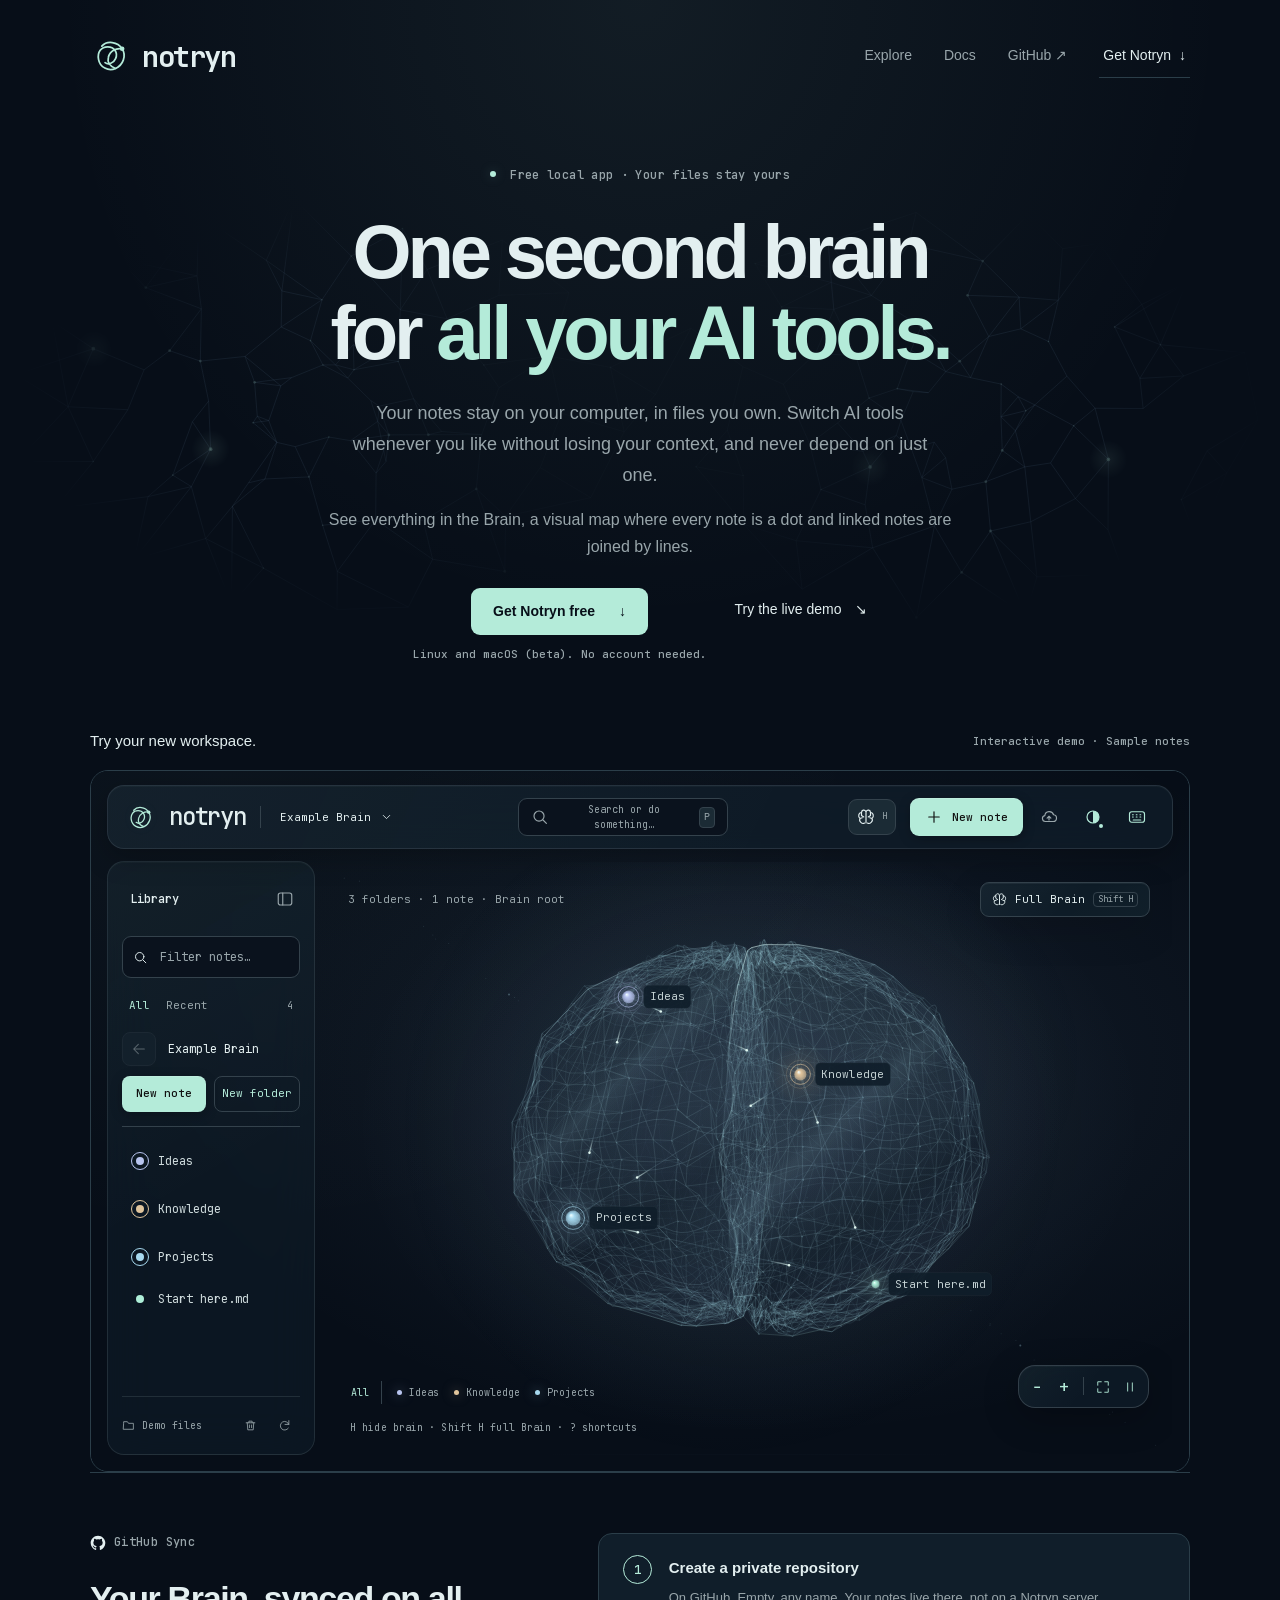
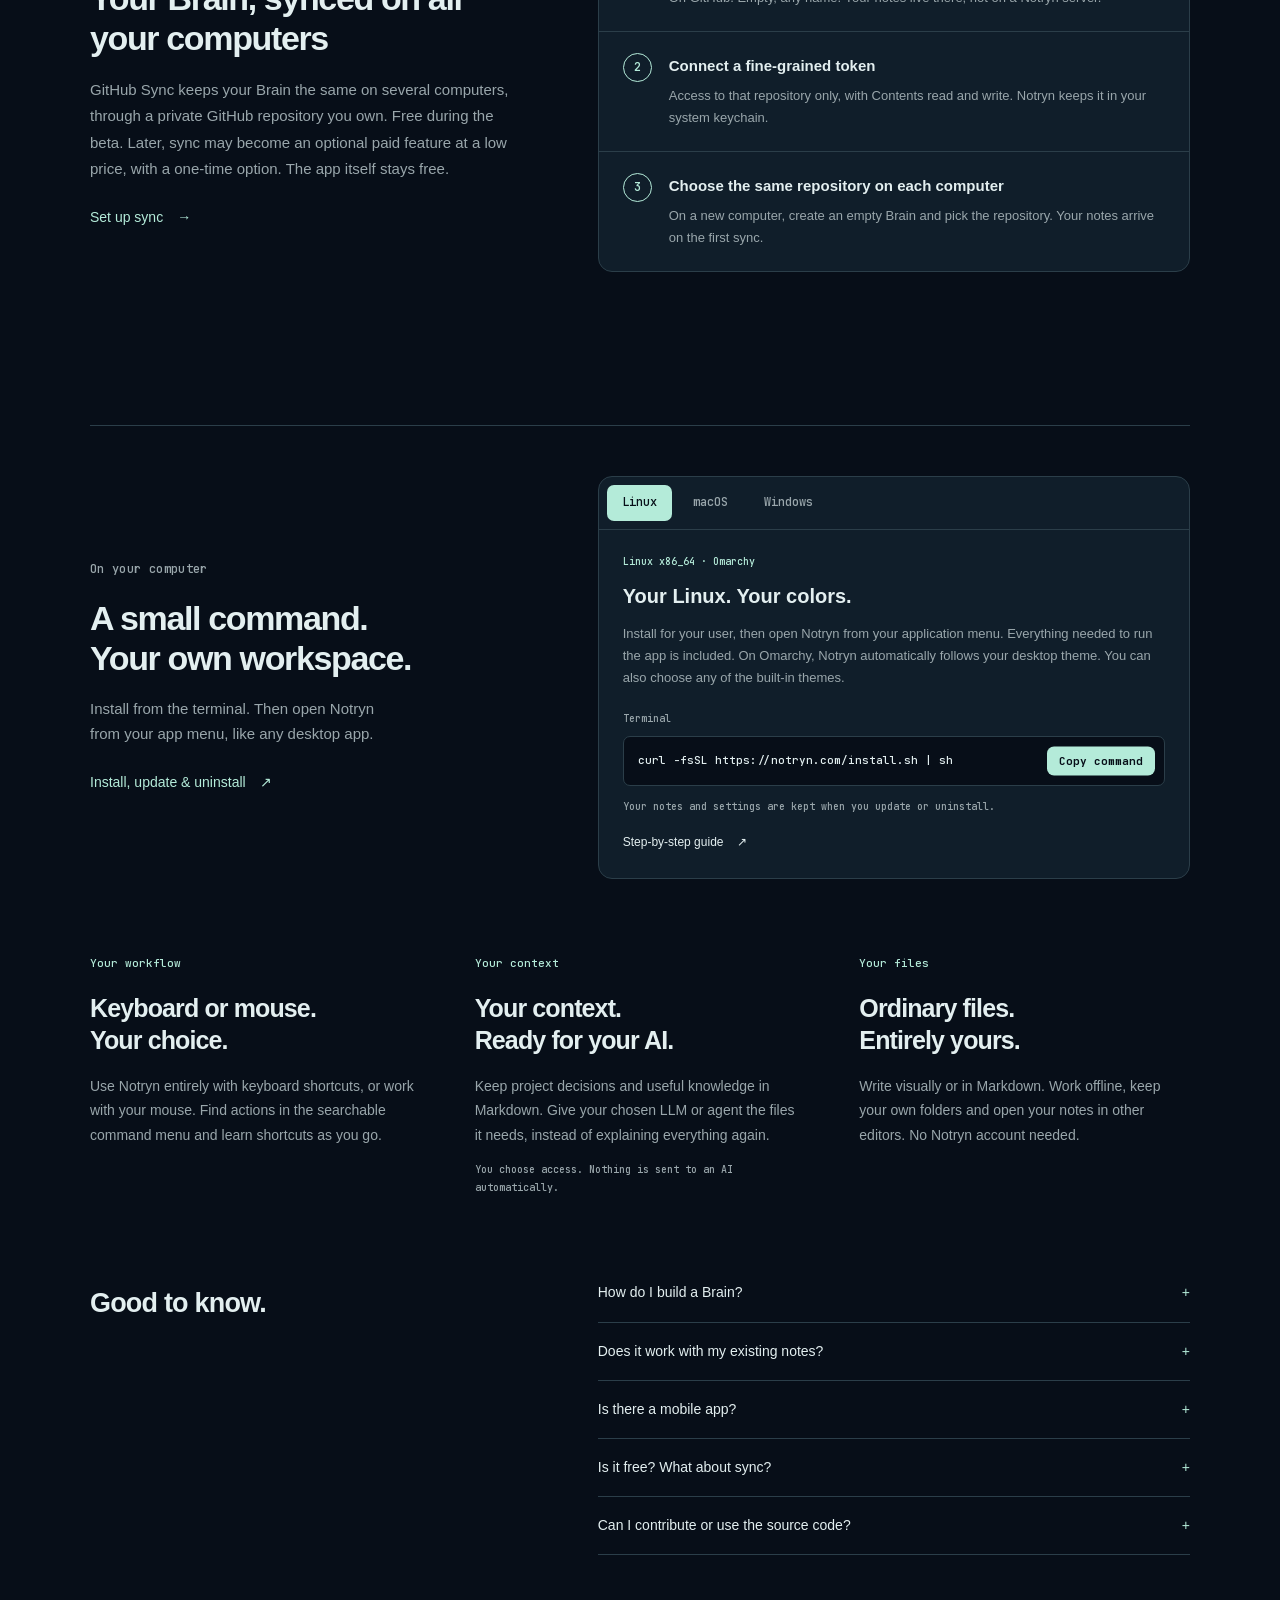
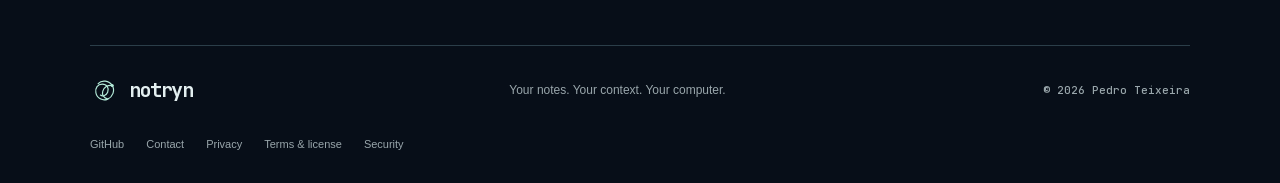
==== commit 40ae5e93: "Update the SEO title and the sync section heading. Point the page title and descriptions at synced n" ====
--- a/index.html
+++ b/index.html
@@ -3,20 +3,20 @@
 <head>
   <meta charset="utf-8"><meta name="viewport" content="width=device-width,initial-scale=1">
   <meta name="theme-color" content="#070e18">
-  <meta name="description" content="Notryn is a free second brain for your AI tools. Your notes stay on your computer, so you can switch AI tools anytime without losing your context.">
-  <title>Notryn · One second brain for all your AI tools.</title>
+  <meta name="description" content="Free second brain for your AI tools. Notes stay on your computer, synced notes on all your computers, and you can switch AI tools without losing context.">
+  <title>Notryn | Second brain for your AI tools, with synced notes</title>
   <meta property="og:type" content="website"><meta property="og:site_name" content="Notryn"><meta property="og:url" content="https://notryn.com/">
-  <meta property="og:title" content="Notryn · One second brain for all your AI tools."><meta property="og:description" content="Notryn is a free second brain for your AI tools. Your notes stay on your computer, so you can switch AI tools anytime without losing your context.">
+  <meta property="og:title" content="Notryn | Second brain for your AI tools, with synced notes"><meta property="og:description" content="Free second brain for your AI tools. Notes stay on your computer, synced notes on all your computers, and you can switch AI tools without losing context.">
   <meta property="og:image" content="https://notryn.com/assets/notryn-card.png"><meta property="og:image:width" content="1200"><meta property="og:image:height" content="630"><meta property="og:image:alt" content="Notryn: One second brain for all your AI tools.">
   <meta name="twitter:card" content="summary_large_image">
-  <meta name="twitter:title" content="Notryn · One second brain for all your AI tools.">
-  <meta name="twitter:description" content="Notryn is a free second brain for your AI tools. Your notes stay on your computer, so you can switch AI tools anytime without losing your context.">
+  <meta name="twitter:title" content="Notryn | Second brain for your AI tools, with synced notes">
+  <meta name="twitter:description" content="Free second brain for your AI tools. Notes stay on your computer, synced notes on all your computers, and you can switch AI tools without losing context.">
   <meta name="twitter:image" content="https://notryn.com/assets/notryn-card.png">
   <meta name="twitter:image:alt" content="Notryn: One second brain for all your AI tools.">
   <link rel="icon" href="assets/favicon.svg" type="image/svg+xml">
   <script src="assets/runtime/theme-core.js"></script><script src="theme.js"></script>
   <link rel="stylesheet" href="styles.css"><script defer src="page.js"></script>
-<script type="application/ld+json">[{"@context": "https://schema.org", "@type": "WebSite", "name": "Notryn", "url": "https://notryn.com/"}, {"@context": "https://schema.org", "@type": "SoftwareApplication", "name": "Notryn", "url": "https://notryn.com/", "description": "Notryn is a free second brain for your AI tools. Your notes stay on your computer, so you can switch AI tools anytime without losing your context.", "applicationCategory": "ProductivityApplication", "operatingSystem": "Linux, macOS", "softwareVersion": "0.2.0-beta.13", "image": "https://notryn.com/assets/notryn-card.png", "offers": {"@type": "Offer", "price": "0", "priceCurrency": "USD"}, "author": {"@type": "Person", "name": "Pedro Teixeira"}}, {"@context": "https://schema.org", "@type": "FAQPage", "mainEntity": [{"@type": "Question", "name": "How do I build a Brain?", "acceptedAnswer": {"@type": "Answer", "text": "Start small. Write one note for each idea, project or person, and link the notes that belong together so they join up in the Brain. Give your AI tools access to the folder, and they can read these notes and, if you allow it, help keep them up to date. For the idea behind it, read Andrej Karpathy's LLM Wiki (https://gist.github.com/karpathy/442a6bf555914893e9891c11519de94f), a short guide to building a personal wiki that AI tools can read and maintain."}}, {"@type": "Question", "name": "Does it work with my existing notes?", "acceptedAnswer": {"@type": "Answer", "text": "Connect a folder of Markdown files. Notryn follows your folders and reads Markdown links and wiki links between notes. Your files stay in their original location."}}, {"@type": "Question", "name": "Is there a mobile app?", "acceptedAnswer": {"@type": "Answer", "text": "Not yet. A mobile version is in development, with no release date yet. Because your Brains can sync through your own GitHub repository, the same notes will be ready for it. Today Notryn runs on Linux and macOS."}}, {"@type": "Question", "name": "Is it free? What about sync?", "acceptedAnswer": {"@type": "Answer", "text": "The app itself stays free. To keep a Brain the same on several computers, connect it to a private GitHub repository you own. Your notes go only to GitHub, never to a Notryn server, and no Notryn account is needed. Free during the beta. Later, sync may become an optional paid feature at a low price, with a one-time option."}}, {"@type": "Question", "name": "Can I contribute or use the source code?", "acceptedAnswer": {"@type": "Answer", "text": "Visit the Notryn GitHub project for the code, issues and development updates. Contributions are reviewed before merging. The software license and contributor terms define what is permitted."}}]}]</script>
+<script type="application/ld+json">[{"@context": "https://schema.org", "@type": "WebSite", "name": "Notryn", "url": "https://notryn.com/"}, {"@context": "https://schema.org", "@type": "SoftwareApplication", "name": "Notryn", "url": "https://notryn.com/", "description": "Free second brain for your AI tools. Notes stay on your computer, synced notes on all your computers, and you can switch AI tools without losing context.", "applicationCategory": "ProductivityApplication", "operatingSystem": "Linux, macOS", "softwareVersion": "0.2.0-beta.13", "image": "https://notryn.com/assets/notryn-card.png", "offers": {"@type": "Offer", "price": "0", "priceCurrency": "USD"}, "author": {"@type": "Person", "name": "Pedro Teixeira"}}, {"@context": "https://schema.org", "@type": "FAQPage", "mainEntity": [{"@type": "Question", "name": "How do I build a Brain?", "acceptedAnswer": {"@type": "Answer", "text": "Start small. Write one note for each idea, project or person, and link the notes that belong together so they join up in the Brain. Give your AI tools access to the folder, and they can read these notes and, if you allow it, help keep them up to date. For the idea behind it, read Andrej Karpathy's LLM Wiki (https://gist.github.com/karpathy/442a6bf555914893e9891c11519de94f), a short guide to building a personal wiki that AI tools can read and maintain."}}, {"@type": "Question", "name": "Does it work with my existing notes?", "acceptedAnswer": {"@type": "Answer", "text": "Connect a folder of Markdown files. Notryn follows your folders and reads Markdown links and wiki links between notes. Your files stay in their original location."}}, {"@type": "Question", "name": "Is there a mobile app?", "acceptedAnswer": {"@type": "Answer", "text": "Not yet. A mobile version is in development, with no release date yet. Because your Brains can sync through your own GitHub repository, the same notes will be ready for it. Today Notryn runs on Linux and macOS."}}, {"@type": "Question", "name": "Is it free? What about sync?", "acceptedAnswer": {"@type": "Answer", "text": "The app itself stays free. To keep a Brain the same on several computers, connect it to a private GitHub repository you own. Your notes go only to GitHub, never to a Notryn server, and no Notryn account is needed. Free during the beta. Later, sync may become an optional paid feature at a low price, with a one-time option."}}, {"@type": "Question", "name": "Can I contribute or use the source code?", "acceptedAnswer": {"@type": "Answer", "text": "Visit the Notryn GitHub project for the code, issues and development updates. Contributions are reviewed before merging. The software license and contributor terms define what is permitted."}}]}]</script>
 <link rel="canonical" href="https://notryn.com/"></head>
 <body>
   <a class="skip-link" href="#main">Skip to content</a>
@@ -40,7 +40,7 @@
       <noscript><p>Enable JavaScript to explore the sample Brain.</p></noscript>
     </section>
 
-    <section class="sync-section wrap" id="sync" aria-labelledby="sync-title"><div class="sync-intro"><p class="eyebrow sync-kicker"><!-- Primer Octicons mark-github, MIT. Shape unchanged. --><svg class="github-mark" role="img" aria-label="GitHub" viewBox="0 0 24 24" width="16" height="16"><path fill="currentColor" d="M12 1C5.923 1 1 5.923 1 12c0 4.867 3.149 8.979 7.521 10.436.55.096.756-.233.756-.522 0-.262-.013-1.128-.013-2.049-2.764.509-3.479-.674-3.699-1.292-.124-.317-.66-1.293-1.127-1.554-.385-.207-.936-.715-.014-.729.866-.014 1.485.797 1.691 1.128.99 1.663 2.571 1.196 3.204.907.096-.715.385-1.196.701-1.471-2.448-.275-5.005-1.224-5.005-5.432 0-1.196.426-2.186 1.128-2.956-.111-.275-.496-1.402.11-2.915 0 0 .921-.288 3.024 1.128a10.193 10.193 0 0 1 2.75-.371c.936 0 1.871.123 2.75.371 2.104-1.43 3.025-1.128 3.025-1.128.605 1.513.221 2.64.111 2.915.701.77 1.127 1.747 1.127 2.956 0 4.222-2.571 5.157-5.019 5.432.399.344.743 1.004.743 2.035 0 1.471-.014 2.654-.014 3.025 0 .289.206.632.756.522C19.851 20.979 23 16.854 23 12c0-6.077-4.922-11-11-11Z"/></svg> GitHub Sync</p><h2 id="sync-title">Use the same Brain on all your computers</h2><p>GitHub Sync keeps your Brain the same on several computers, through a private GitHub repository you own. Free during the beta. Later, sync may become an optional paid feature at a low price, with a one-time option. The app itself stays free.</p><a class="text-link" href="sync.html">Set up sync <span>→</span></a></div><ol class="sync-steps"><li><strong>Create a private repository</strong><span>On GitHub. Empty, any name. Your notes live there, not on a Notryn server.</span></li><li><strong>Connect a fine-grained token</strong><span>Access to that repository only, with Contents read and write. Notryn keeps it in your system keychain.</span></li><li><strong>Choose the same repository on each computer</strong><span>On a new computer, create an empty Brain and pick the repository. Your notes arrive on the first sync.</span></li></ol></section>
+    <section class="sync-section wrap" id="sync" aria-labelledby="sync-title"><div class="sync-intro"><p class="eyebrow sync-kicker"><!-- Primer Octicons mark-github, MIT. Shape unchanged. --><svg class="github-mark" role="img" aria-label="GitHub" viewBox="0 0 24 24" width="16" height="16"><path fill="currentColor" d="M12 1C5.923 1 1 5.923 1 12c0 4.867 3.149 8.979 7.521 10.436.55.096.756-.233.756-.522 0-.262-.013-1.128-.013-2.049-2.764.509-3.479-.674-3.699-1.292-.124-.317-.66-1.293-1.127-1.554-.385-.207-.936-.715-.014-.729.866-.014 1.485.797 1.691 1.128.99 1.663 2.571 1.196 3.204.907.096-.715.385-1.196.701-1.471-2.448-.275-5.005-1.224-5.005-5.432 0-1.196.426-2.186 1.128-2.956-.111-.275-.496-1.402.11-2.915 0 0 .921-.288 3.024 1.128a10.193 10.193 0 0 1 2.75-.371c.936 0 1.871.123 2.75.371 2.104-1.43 3.025-1.128 3.025-1.128.605 1.513.221 2.64.111 2.915.701.77 1.127 1.747 1.127 2.956 0 4.222-2.571 5.157-5.019 5.432.399.344.743 1.004.743 2.035 0 1.471-.014 2.654-.014 3.025 0 .289.206.632.756.522C19.851 20.979 23 16.854 23 12c0-6.077-4.922-11-11-11Z"/></svg> GitHub Sync</p><h2 id="sync-title">Your Brain, synced on all your computers</h2><p>GitHub Sync keeps your Brain the same on several computers, through a private GitHub repository you own. Free during the beta. Later, sync may become an optional paid feature at a low price, with a one-time option. The app itself stays free.</p><a class="text-link" href="sync.html">Set up sync <span>→</span></a></div><ol class="sync-steps"><li><strong>Create a private repository</strong><span>On GitHub. Empty, any name. Your notes live there, not on a Notryn server.</span></li><li><strong>Connect a fine-grained token</strong><span>Access to that repository only, with Contents read and write. Notryn keeps it in your system keychain.</span></li><li><strong>Choose the same repository on each computer</strong><span>On a new computer, create an empty Brain and pick the repository. Your notes arrive on the first sync.</span></li></ol></section>
 
     <section class="install-section wrap" id="install" aria-labelledby="install-title">
       <div class="install-intro"><p class="eyebrow">On your computer</p><h2 id="install-title">A small command. <br>Your own workspace.</h2><p>Install from the terminal. Then open Notryn from your app menu, like any desktop app.</p><a class="text-link" href="guide.html">Install, update &amp; uninstall <span aria-hidden="true">↗</span></a></div>
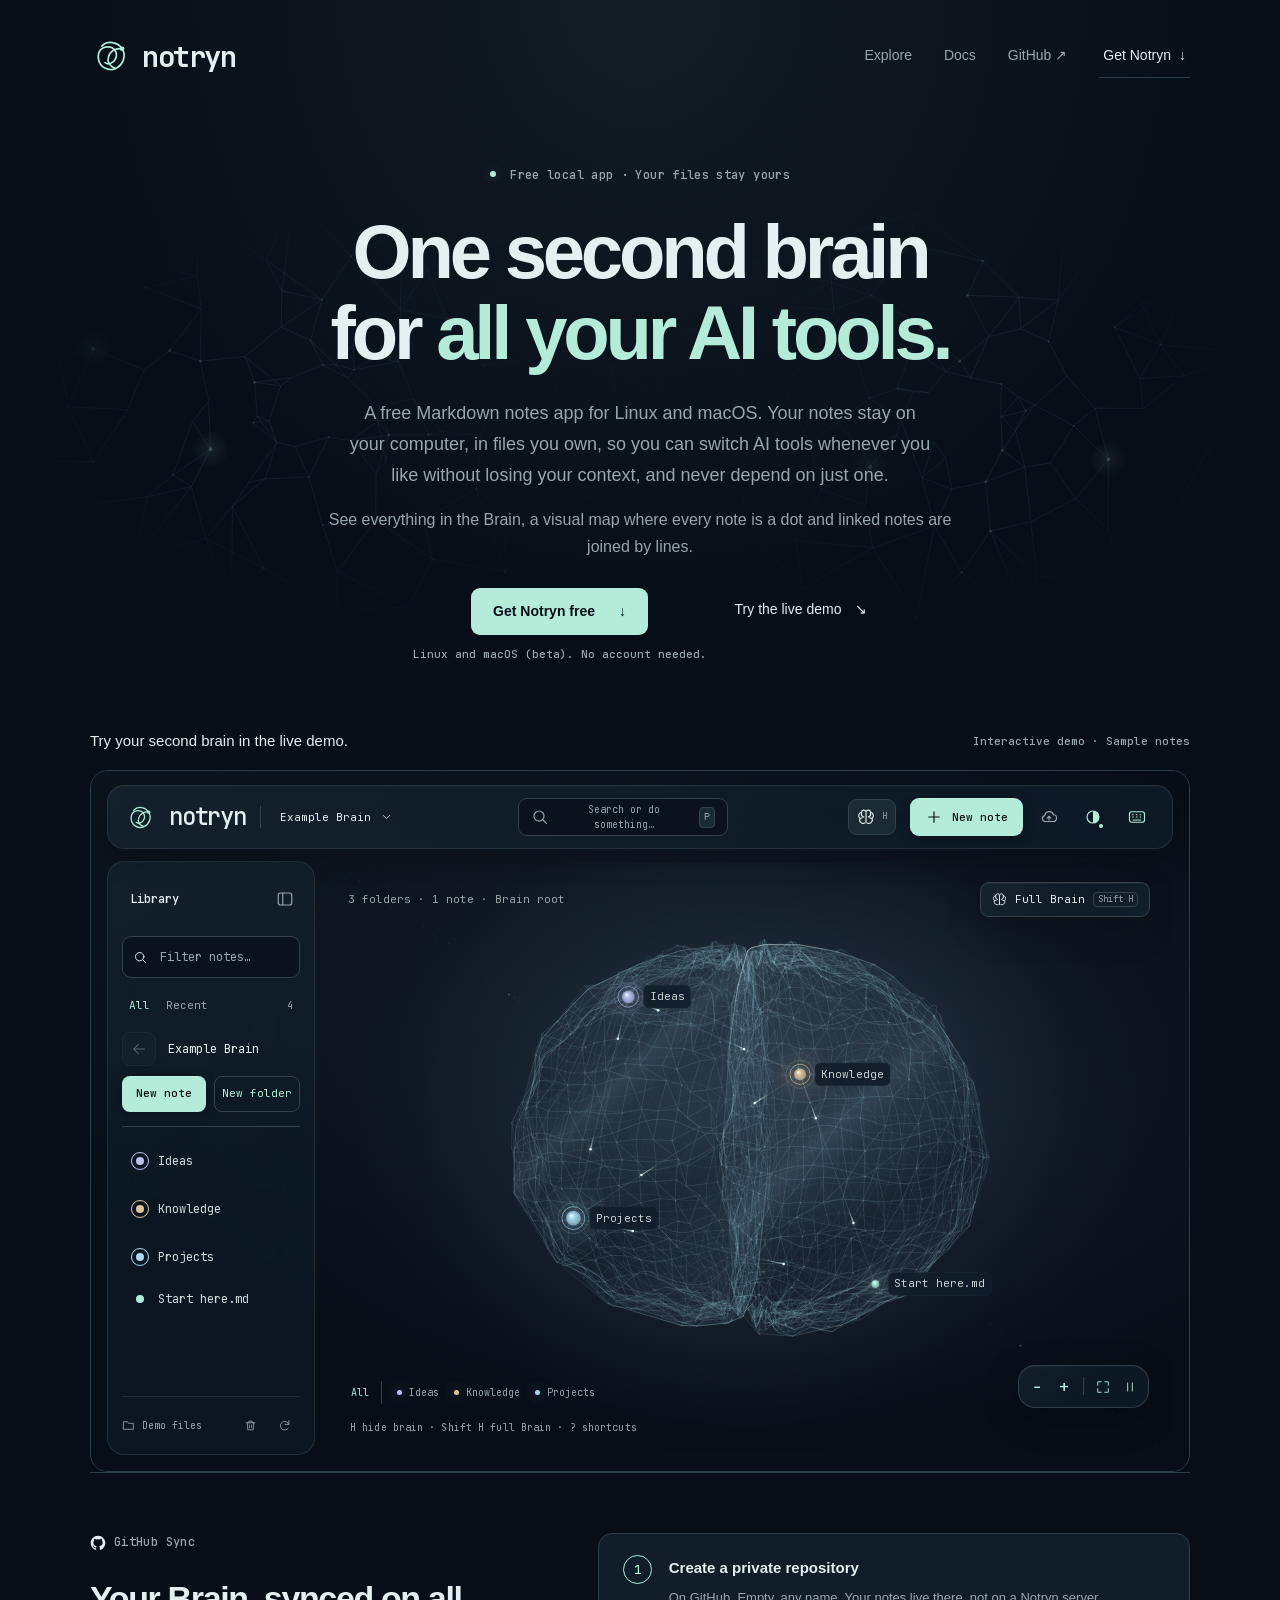
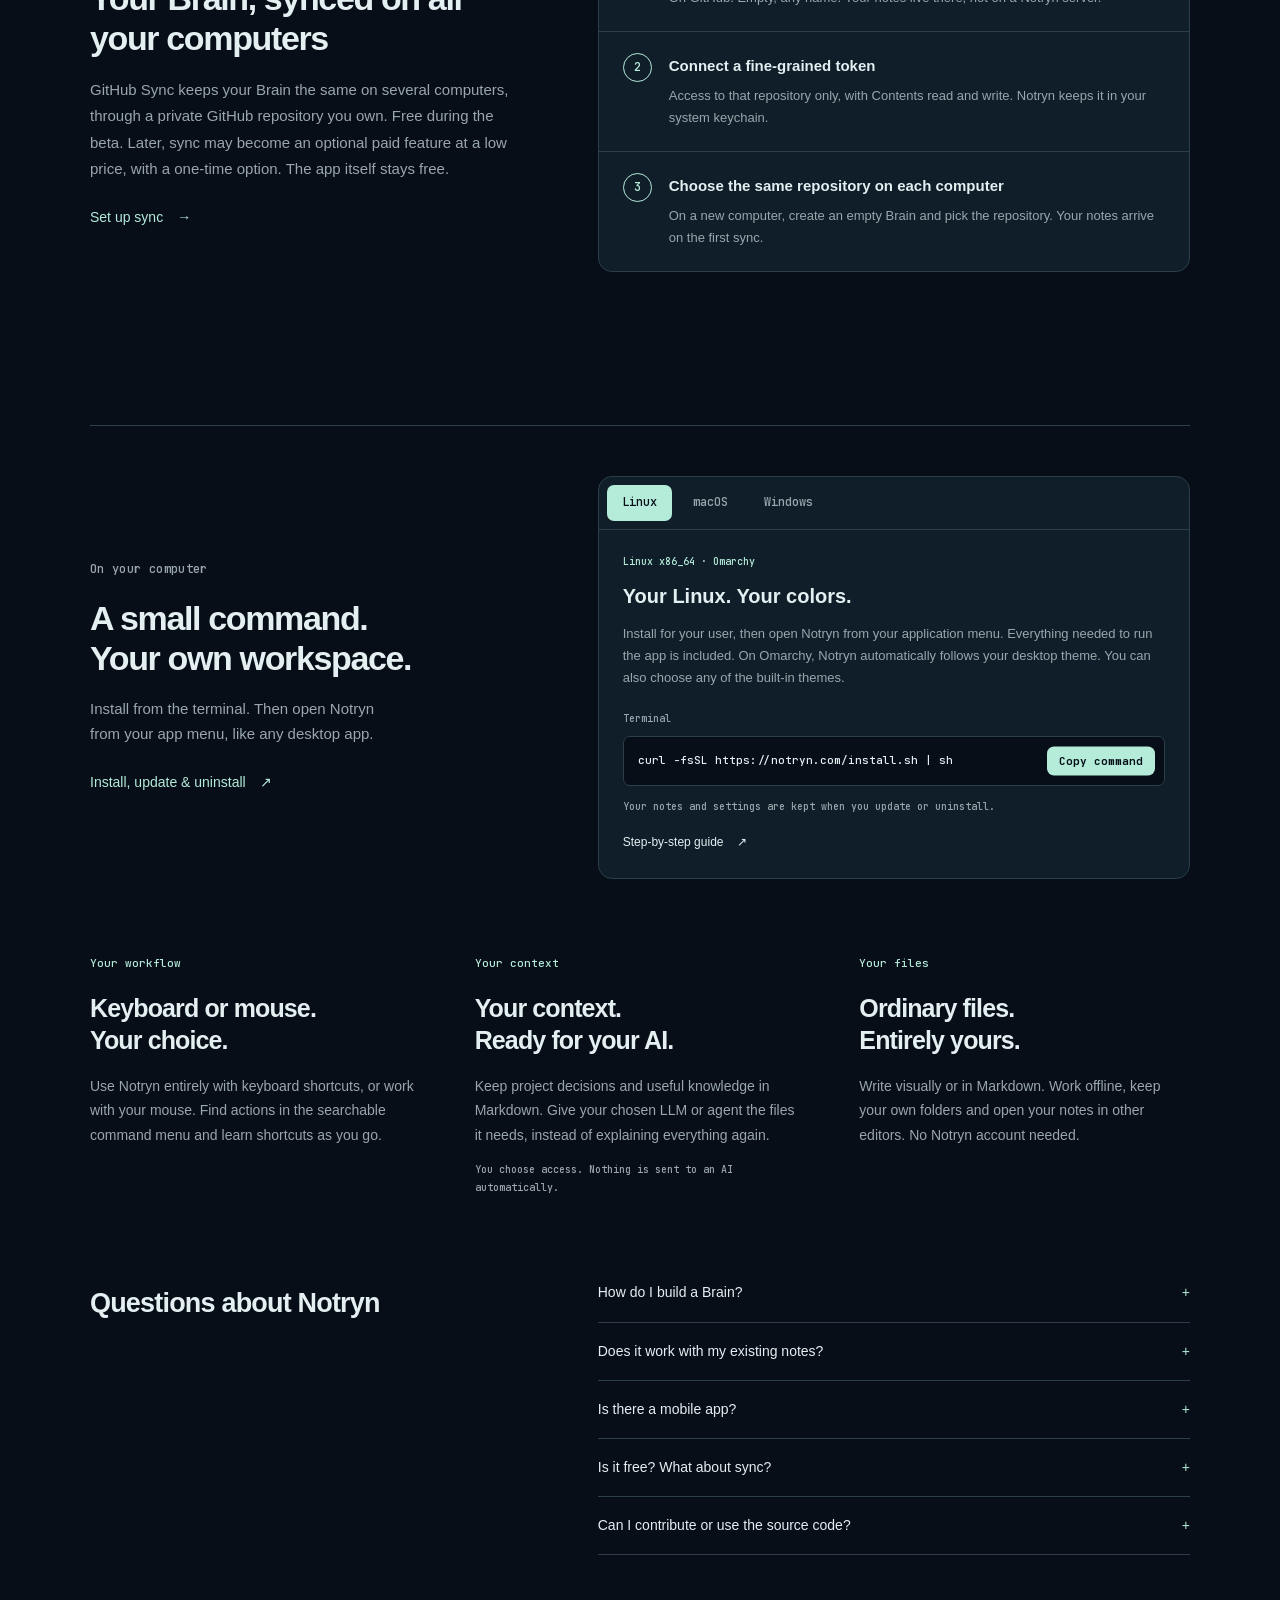
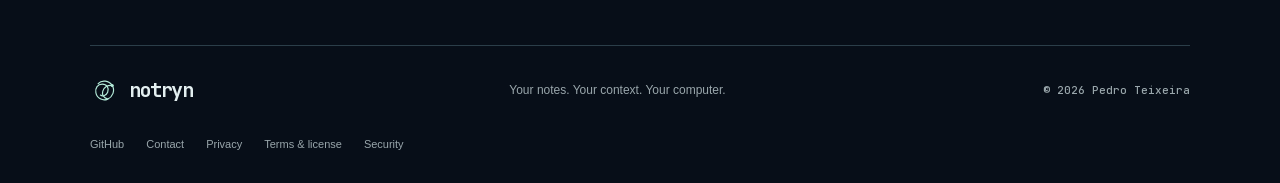
==== commit 5a76bf3a: "Apply homepage SEO title, description, and structured data. Use the keyword title and meta on Open G" ====
--- a/index.html
+++ b/index.html
@@ -3,20 +3,20 @@
 <head>
   <meta charset="utf-8"><meta name="viewport" content="width=device-width,initial-scale=1">
   <meta name="theme-color" content="#070e18">
-  <meta name="description" content="Free second brain for your AI tools. Notes stay on your computer, synced notes on all your computers, and you can switch AI tools without losing context.">
-  <title>Notryn | Second brain for your AI tools, with synced notes</title>
+  <meta name="description" content="Free second brain app for your AI tools. Local Markdown notes on Linux and macOS, a visual Brain map and GitHub sync across all your computers.">
+  <title>Notryn: Second Brain App for Your AI | Free Markdown Notes</title>
   <meta property="og:type" content="website"><meta property="og:site_name" content="Notryn"><meta property="og:url" content="https://notryn.com/">
-  <meta property="og:title" content="Notryn | Second brain for your AI tools, with synced notes"><meta property="og:description" content="Free second brain for your AI tools. Notes stay on your computer, synced notes on all your computers, and you can switch AI tools without losing context.">
-  <meta property="og:image" content="https://notryn.com/assets/notryn-card.png"><meta property="og:image:width" content="1200"><meta property="og:image:height" content="630"><meta property="og:image:alt" content="Notryn: One second brain for all your AI tools.">
+  <meta property="og:title" content="Notryn: Second Brain App for Your AI | Free Markdown Notes"><meta property="og:description" content="Free second brain app for your AI tools. Local Markdown notes on Linux and macOS, a visual Brain map and GitHub sync across all your computers.">
+  <meta property="og:image" content="https://notryn.com/assets/notryn-card.png?v=20261003"><meta property="og:image:width" content="1200"><meta property="og:image:height" content="630"><meta property="og:image:alt" content="Notryn: One second brain for all your AI tools."><meta property="og:locale" content="en_US">
   <meta name="twitter:card" content="summary_large_image">
-  <meta name="twitter:title" content="Notryn | Second brain for your AI tools, with synced notes">
-  <meta name="twitter:description" content="Free second brain for your AI tools. Notes stay on your computer, synced notes on all your computers, and you can switch AI tools without losing context.">
-  <meta name="twitter:image" content="https://notryn.com/assets/notryn-card.png">
+  <meta name="twitter:title" content="Notryn: Second Brain App for Your AI | Free Markdown Notes">
+  <meta name="twitter:description" content="Free second brain app for your AI tools. Local Markdown notes on Linux and macOS, a visual Brain map and GitHub sync across all your computers.">
+  <meta name="twitter:image" content="https://notryn.com/assets/notryn-card.png?v=20261003">
   <meta name="twitter:image:alt" content="Notryn: One second brain for all your AI tools.">
   <link rel="icon" href="assets/favicon.svg" type="image/svg+xml">
   <script src="assets/runtime/theme-core.js"></script><script src="theme.js"></script>
   <link rel="stylesheet" href="styles.css"><script defer src="page.js"></script>
-<script type="application/ld+json">[{"@context": "https://schema.org", "@type": "WebSite", "name": "Notryn", "url": "https://notryn.com/"}, {"@context": "https://schema.org", "@type": "SoftwareApplication", "name": "Notryn", "url": "https://notryn.com/", "description": "Free second brain for your AI tools. Notes stay on your computer, synced notes on all your computers, and you can switch AI tools without losing context.", "applicationCategory": "ProductivityApplication", "operatingSystem": "Linux, macOS", "softwareVersion": "0.2.0-beta.13", "image": "https://notryn.com/assets/notryn-card.png", "offers": {"@type": "Offer", "price": "0", "priceCurrency": "USD"}, "author": {"@type": "Person", "name": "Pedro Teixeira"}}, {"@context": "https://schema.org", "@type": "FAQPage", "mainEntity": [{"@type": "Question", "name": "How do I build a Brain?", "acceptedAnswer": {"@type": "Answer", "text": "Start small. Write one note for each idea, project or person, and link the notes that belong together so they join up in the Brain. Give your AI tools access to the folder, and they can read these notes and, if you allow it, help keep them up to date. For the idea behind it, read Andrej Karpathy's LLM Wiki (https://gist.github.com/karpathy/442a6bf555914893e9891c11519de94f), a short guide to building a personal wiki that AI tools can read and maintain."}}, {"@type": "Question", "name": "Does it work with my existing notes?", "acceptedAnswer": {"@type": "Answer", "text": "Connect a folder of Markdown files. Notryn follows your folders and reads Markdown links and wiki links between notes. Your files stay in their original location."}}, {"@type": "Question", "name": "Is there a mobile app?", "acceptedAnswer": {"@type": "Answer", "text": "Not yet. A mobile version is in development, with no release date yet. Because your Brains can sync through your own GitHub repository, the same notes will be ready for it. Today Notryn runs on Linux and macOS."}}, {"@type": "Question", "name": "Is it free? What about sync?", "acceptedAnswer": {"@type": "Answer", "text": "The app itself stays free. To keep a Brain the same on several computers, connect it to a private GitHub repository you own. Your notes go only to GitHub, never to a Notryn server, and no Notryn account is needed. Free during the beta. Later, sync may become an optional paid feature at a low price, with a one-time option."}}, {"@type": "Question", "name": "Can I contribute or use the source code?", "acceptedAnswer": {"@type": "Answer", "text": "Visit the Notryn GitHub project for the code, issues and development updates. Contributions are reviewed before merging. The software license and contributor terms define what is permitted."}}]}]</script>
+<script type="application/ld+json">[{"@context": "https://schema.org", "@type": "Organization", "@id": "https://notryn.com/#organization", "name": "Notryn", "url": "https://notryn.com/", "founder": {"@type": "Person", "name": "Pedro Teixeira"}, "sameAs": ["https://github.com/pedromst/notryn"]}, {"@context": "https://schema.org", "@type": "WebSite", "@id": "https://notryn.com/#website", "name": "Notryn", "url": "https://notryn.com/", "inLanguage": "en", "publisher": {"@id": "https://notryn.com/#organization"}}, {"@context": "https://schema.org", "@type": "SoftwareApplication", "@id": "https://notryn.com/#app", "name": "Notryn", "url": "https://notryn.com/", "description": "Free second brain app for your AI tools. Local Markdown notes on Linux and macOS, a visual Brain map and GitHub sync across all your computers.", "applicationCategory": "ProductivityApplication", "applicationSubCategory": "Markdown note taking app", "operatingSystem": "Linux, macOS", "softwareVersion": "0.2.0-beta.13", "downloadUrl": "https://notryn.com/#install", "installUrl": "https://notryn.com/guide.html", "image": "https://notryn.com/assets/notryn-card.png?v=20261003", "screenshot": "https://notryn.com/assets/notryn-card.png?v=20261003", "featureList": ["Local Markdown files you own", "Wiki links and Markdown links between notes", "Brain: a visual map of linked notes", "GitHub Sync through a private repository you own", "Keyboard shortcuts and command menu", "No account needed"], "offers": {"@type": "Offer", "price": "0", "priceCurrency": "USD"}, "author": {"@type": "Person", "name": "Pedro Teixeira"}, "publisher": {"@id": "https://notryn.com/#organization"}}, {"@context": "https://schema.org", "@type": "FAQPage", "mainEntity": [{"@type": "Question", "name": "How do I build a Brain?", "acceptedAnswer": {"@type": "Answer", "text": "Start small. Write one note for each idea, project or person, and link the notes that belong together so they join up in the Brain. Give your AI tools access to the folder, and they can read these notes and, if you allow it, help keep them up to date. For the idea behind it, read Andrej Karpathy's LLM Wiki (https://gist.github.com/karpathy/442a6bf555914893e9891c11519de94f), a short guide to building a personal wiki that AI tools can read and maintain."}}, {"@type": "Question", "name": "Does it work with my existing notes?", "acceptedAnswer": {"@type": "Answer", "text": "Connect a folder of Markdown files. Notryn follows your folders and reads Markdown links and wiki links between notes. Your files stay in their original location."}}, {"@type": "Question", "name": "Is there a mobile app?", "acceptedAnswer": {"@type": "Answer", "text": "Not yet. A mobile version is in development, with no release date yet. Because your Brains can sync through your own GitHub repository, the same notes will be ready for it. Today Notryn runs on Linux and macOS."}}, {"@type": "Question", "name": "Is it free? What about sync?", "acceptedAnswer": {"@type": "Answer", "text": "The app itself stays free. To keep a Brain the same on several computers, connect it to a private GitHub repository you own. Your notes go only to GitHub, never to a Notryn server, and no Notryn account is needed. Free during the beta. Later, sync may become an optional paid feature at a low price, with a one-time option."}}, {"@type": "Question", "name": "Can I contribute or use the source code?", "acceptedAnswer": {"@type": "Answer", "text": "Visit the Notryn GitHub project for the code, issues and development updates. Contributions are reviewed before merging. The software license and contributor terms define what is permitted."}}]}]</script>
 <link rel="canonical" href="https://notryn.com/"></head>
 <body>
   <a class="skip-link" href="#main">Skip to content</a>
@@ -29,13 +29,13 @@
     <section class="hero wrap">
       <p class="eyebrow"><span class="status-dot"></span> Free local app · Your files stay yours</p>
       <h1>One second brain <br>for <em>all your AI tools.</em></h1>
-      <p class="hero-copy">Your notes stay on your computer, in files you own. Switch AI tools whenever you like without losing your context, and never depend on just one.</p>
+      <p class="hero-copy">A free Markdown notes app for Linux and macOS. Your notes stay on your computer, in files you own, so you can switch AI tools whenever you like without losing your context, and never depend on just one.</p>
       <p class="hero-brain">See everything in the Brain, a visual map where every note is a dot and linked notes are joined by lines.</p>
       <div class="hero-actions"><div class="hero-primary"><a class="button" href="#install">Get Notryn free <span aria-hidden="true">↓</span></a><p class="small hero-note">Linux and macOS (beta). No account needed.</p></div><a class="text-link" href="#experience">Try the live demo <span aria-hidden="true">↘</span></a></div>
     </section>
 
     <section class="experience wrap" id="experience" aria-labelledby="demo-title">
-      <div class="experience-heading"><h2 id="demo-title">Try your new workspace.</h2><span class="small">Interactive demo · Sample notes</span></div>
+      <div class="experience-heading"><h2 id="demo-title">Try your second brain in the live demo.</h2><span class="small">Interactive demo · Sample notes</span></div>
       <div class="demo-frame"><iframe class="brain-demo" src="demo/index.html" title="Notryn app: interactive sample workspace" loading="lazy"></iframe></div>
       <noscript><p>Enable JavaScript to explore the sample Brain.</p></noscript>
     </section>
@@ -56,7 +56,7 @@
       <article><span class="benefit-mark">Your files</span><h2>Ordinary files. <br>Entirely yours.</h2><p>Write visually or in Markdown. Work offline, keep your own folders and open your notes in other editors. No Notryn account needed.</p></article>
     </section>
 
-    <section class="questions wrap" aria-labelledby="questions-title"><h2 id="questions-title">Good to know.</h2><div>
+    <section class="questions wrap" aria-labelledby="questions-title"><h2 id="questions-title">Questions about Notryn</h2><div>
       <details><summary>How do I build a Brain?</summary><p>Start small. Write one note for each idea, project or person, and link the notes that belong together so they join up in the Brain. Give your AI tools access to the folder, and they can read these notes and, if you allow it, help keep them up to date. For the idea behind it, read Andrej Karpathy's <a href="https://gist.github.com/karpathy/442a6bf555914893e9891c11519de94f" target="_blank" rel="noopener">LLM Wiki</a>, a short guide to building a personal wiki that AI tools can read and maintain.</p></details>
       <details><summary>Does it work with my existing notes?</summary><p>Connect a folder of Markdown files. Notryn follows your folders and reads Markdown links and wiki links between notes. Your files stay in their original location.</p></details>
       <details><summary>Is there a mobile app?</summary><p>Not yet. A mobile version is in development, with no release date yet. Because your Brains can sync through your own GitHub repository, the same notes will be ready for it. Today Notryn runs on Linux and macOS.</p></details>
--- a/styles.css
+++ b/styles.css
@@ -32,7 +32,6 @@
 .site-header nav{flex-shrink:0}.site-header .nav-cta,.site-header nav a{white-space:nowrap}.site-header .nav-cta{min-height:44px;display:inline-flex;align-items:center;flex:none;padding-inline:4px}
 .sync-kicker{display:inline-flex;align-items:center;gap:8px}
 .github-mark{width:16px;height:16px;flex:none;display:block;fill:currentColor;color:var(--text,#deeaed)}
-.questions details a{color:var(--accent,#b1e7d7);text-decoration:underline;text-underline-offset:3px}
 
 @media(max-width:760px){
   .site-header nav a{min-height:44px;display:inline-flex;align-items:center}
@@ -51,3 +50,38 @@
   .hero-copy{font-size:16px}
   .hero h1{font-size:40px}
 }
+
+/* Body links. On iOS the grey paragraph colour can paint both the words and the underline, so the colour is set again here. */
+.questions details a,
+.guide-main a,
+main :is(p,li,dd) a:not(.button):not(.text-link){
+  color:var(--accent,#b1e7d7);
+  -webkit-text-fill-color:var(--accent,#b1e7d7);
+  text-decoration-line:underline;
+  text-decoration-color:var(--accent,#b1e7d7);
+  text-decoration-thickness:1px;
+  text-underline-offset:3px;
+  text-decoration-skip-ink:none;
+}
+.questions details a:hover,
+.questions details a:focus-visible,
+.guide-main a:hover,
+.guide-main a:focus-visible,
+main :is(p,li,dd) a:not(.button):not(.text-link):hover,
+main :is(p,li,dd) a:not(.button):not(.text-link):focus-visible{
+  color:#e9fff8;
+  -webkit-text-fill-color:#e9fff8;
+  text-decoration-color:#e9fff8;
+}
+.questions details a:focus-visible,
+.guide-main a:focus-visible,
+main :is(p,li,dd) a:not(.button):not(.text-link):focus-visible{
+  outline:2px solid var(--accent,#b1e7d7);
+  outline-offset:3px;
+}
+.questions details a[href^="http"]::after,
+.guide-main a[href^="http"]::after,
+main :is(p,li,dd) a[href^="http"]:not(.button):not(.text-link)::after{
+  content:"\00a0↗";
+  text-decoration:none;
+}
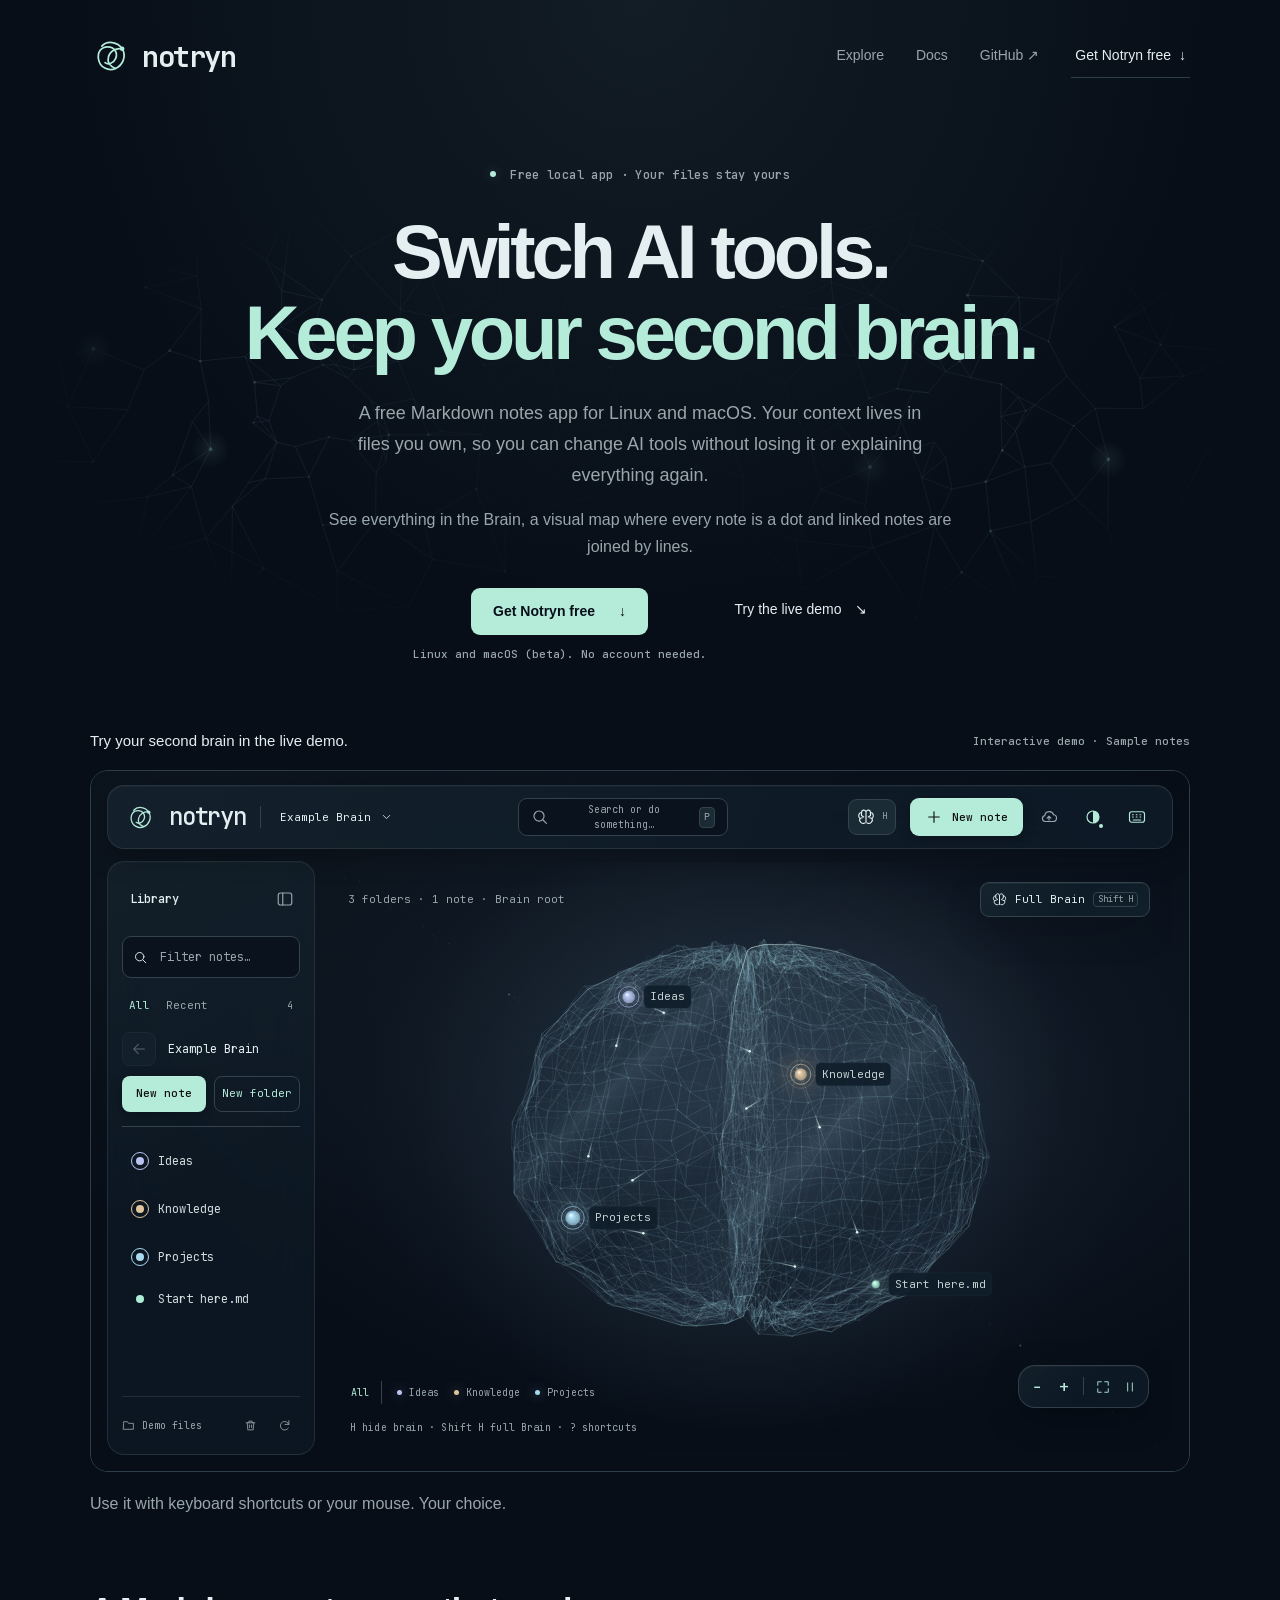
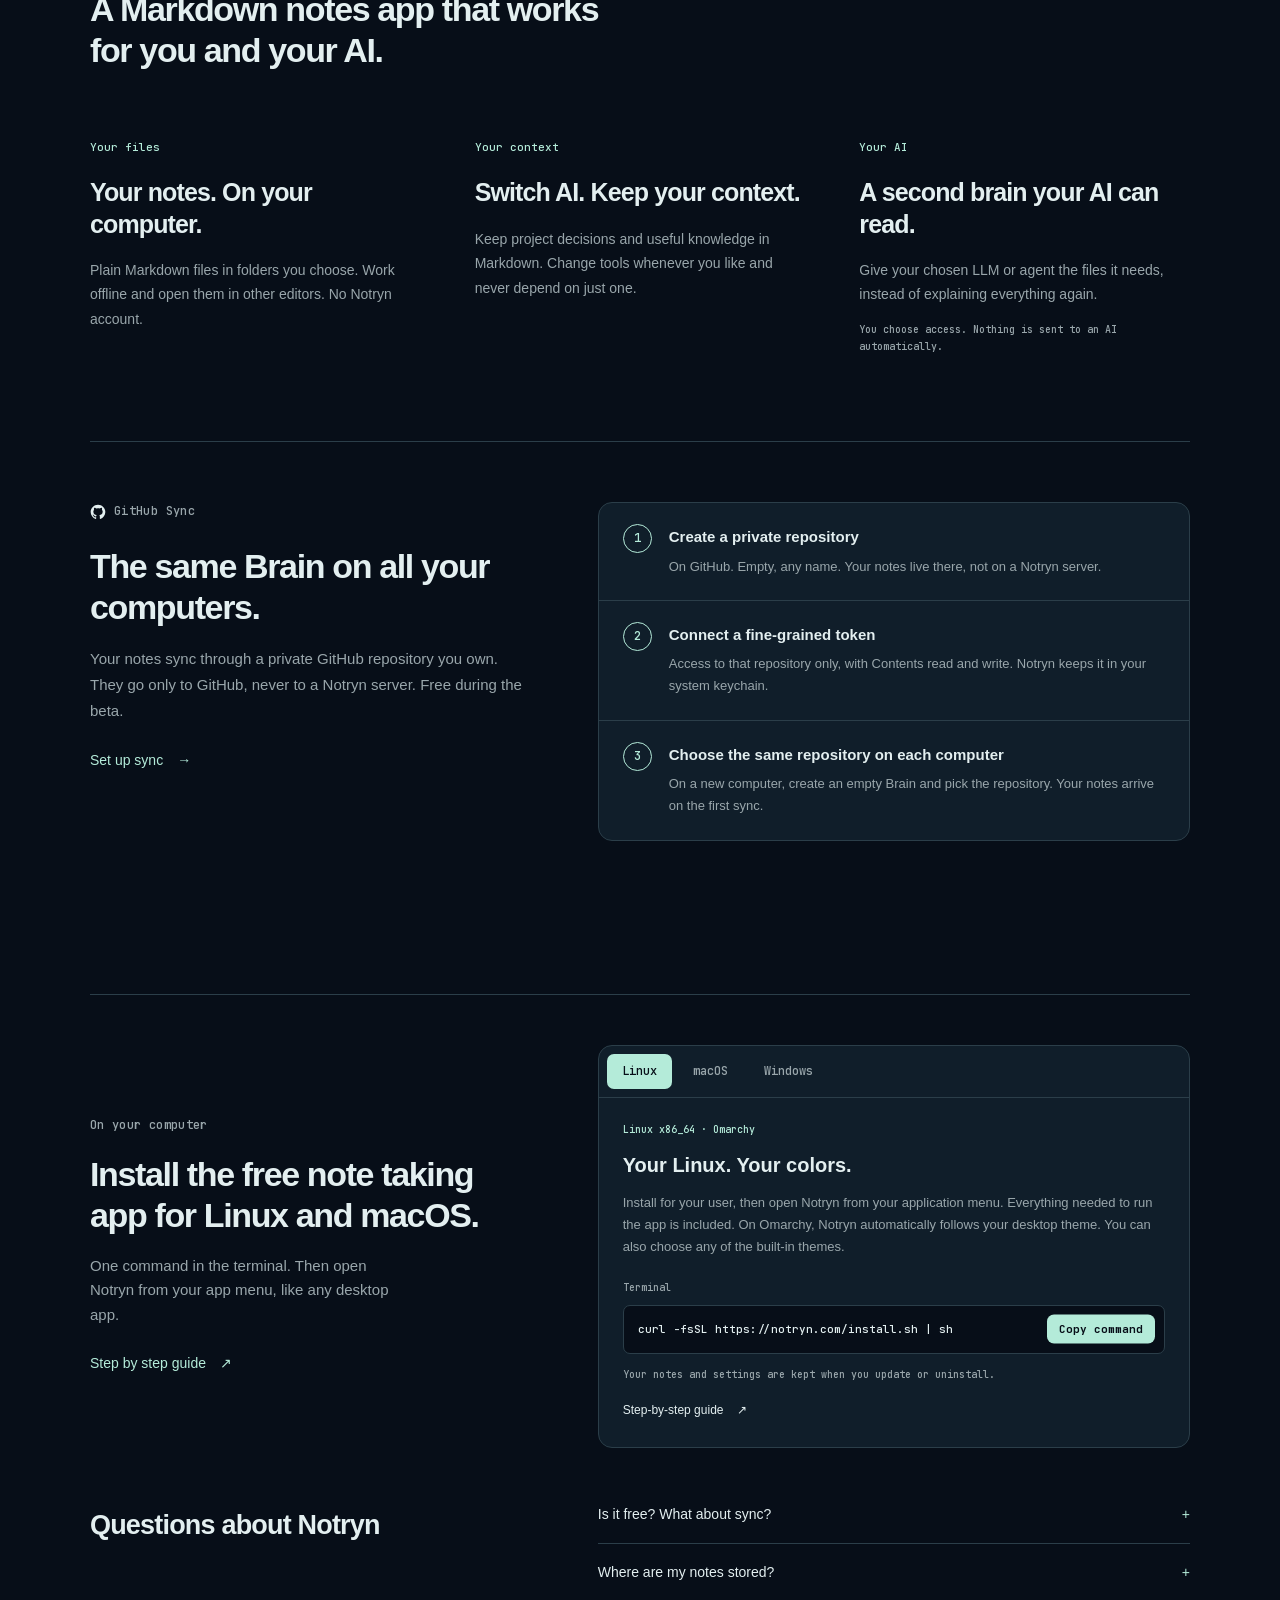
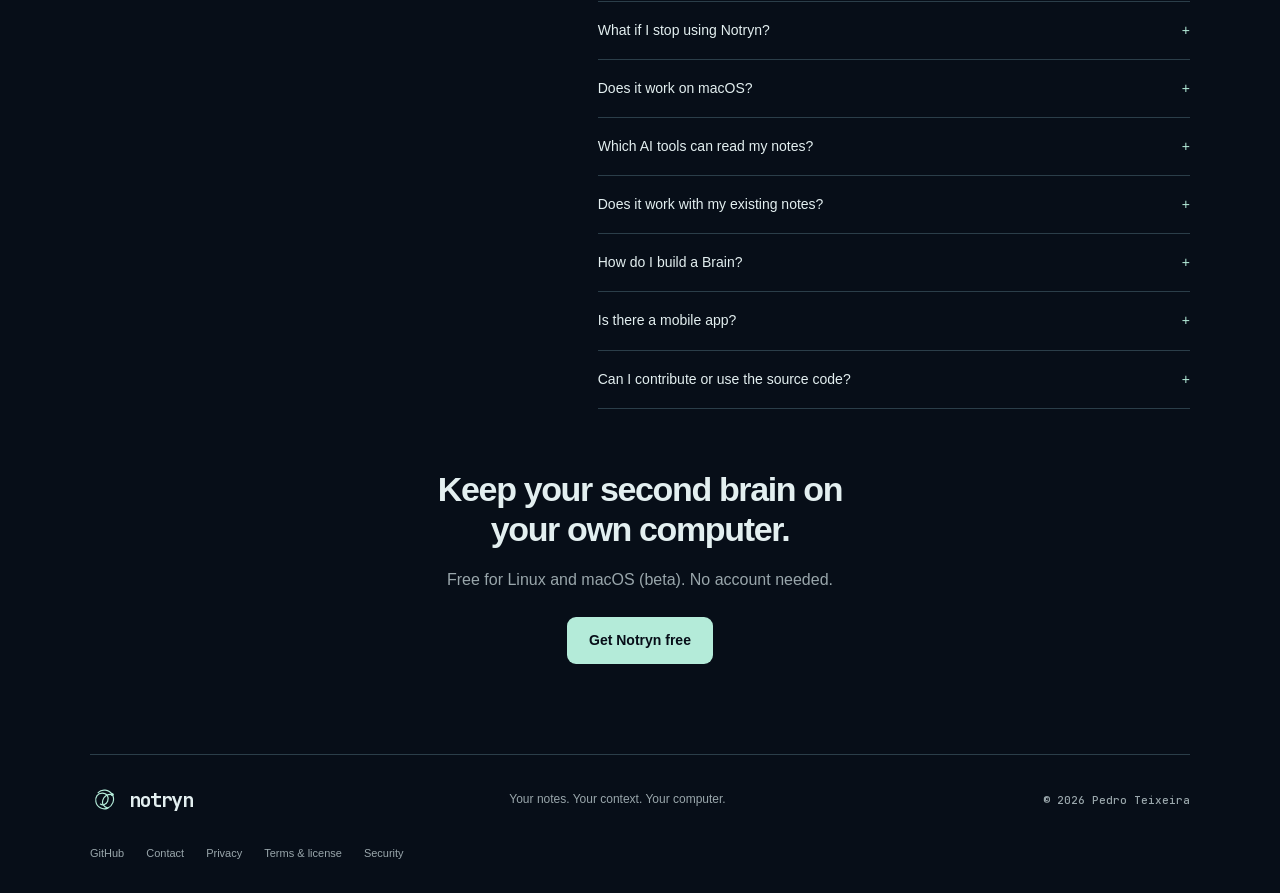
==== commit f16d8eb0: "Apply the approved V2 homepage copy. Use the switch-AI hero, move the benefit cards under the demo, " ====
--- a/index.html
+++ b/index.html
@@ -16,20 +16,20 @@
   <link rel="icon" href="assets/favicon.svg" type="image/svg+xml">
   <script src="assets/runtime/theme-core.js"></script><script src="theme.js"></script>
   <link rel="stylesheet" href="styles.css"><script defer src="page.js"></script>
-<script type="application/ld+json">[{"@context": "https://schema.org", "@type": "Organization", "@id": "https://notryn.com/#organization", "name": "Notryn", "url": "https://notryn.com/", "founder": {"@type": "Person", "name": "Pedro Teixeira"}, "sameAs": ["https://github.com/pedromst/notryn"]}, {"@context": "https://schema.org", "@type": "WebSite", "@id": "https://notryn.com/#website", "name": "Notryn", "url": "https://notryn.com/", "inLanguage": "en", "publisher": {"@id": "https://notryn.com/#organization"}}, {"@context": "https://schema.org", "@type": "SoftwareApplication", "@id": "https://notryn.com/#app", "name": "Notryn", "url": "https://notryn.com/", "description": "Free second brain app for your AI tools. Local Markdown notes on Linux and macOS, a visual Brain map and GitHub sync across all your computers.", "applicationCategory": "ProductivityApplication", "applicationSubCategory": "Markdown note taking app", "operatingSystem": "Linux, macOS", "softwareVersion": "0.2.0-beta.13", "downloadUrl": "https://notryn.com/#install", "installUrl": "https://notryn.com/guide.html", "image": "https://notryn.com/assets/notryn-card.png?v=20261003", "screenshot": "https://notryn.com/assets/notryn-card.png?v=20261003", "featureList": ["Local Markdown files you own", "Wiki links and Markdown links between notes", "Brain: a visual map of linked notes", "GitHub Sync through a private repository you own", "Keyboard shortcuts and command menu", "No account needed"], "offers": {"@type": "Offer", "price": "0", "priceCurrency": "USD"}, "author": {"@type": "Person", "name": "Pedro Teixeira"}, "publisher": {"@id": "https://notryn.com/#organization"}}, {"@context": "https://schema.org", "@type": "FAQPage", "mainEntity": [{"@type": "Question", "name": "How do I build a Brain?", "acceptedAnswer": {"@type": "Answer", "text": "Start small. Write one note for each idea, project or person, and link the notes that belong together so they join up in the Brain. Give your AI tools access to the folder, and they can read these notes and, if you allow it, help keep them up to date. For the idea behind it, read Andrej Karpathy's LLM Wiki (https://gist.github.com/karpathy/442a6bf555914893e9891c11519de94f), a short guide to building a personal wiki that AI tools can read and maintain."}}, {"@type": "Question", "name": "Does it work with my existing notes?", "acceptedAnswer": {"@type": "Answer", "text": "Connect a folder of Markdown files. Notryn follows your folders and reads Markdown links and wiki links between notes. Your files stay in their original location."}}, {"@type": "Question", "name": "Is there a mobile app?", "acceptedAnswer": {"@type": "Answer", "text": "Not yet. A mobile version is in development, with no release date yet. Because your Brains can sync through your own GitHub repository, the same notes will be ready for it. Today Notryn runs on Linux and macOS."}}, {"@type": "Question", "name": "Is it free? What about sync?", "acceptedAnswer": {"@type": "Answer", "text": "The app itself stays free. To keep a Brain the same on several computers, connect it to a private GitHub repository you own. Your notes go only to GitHub, never to a Notryn server, and no Notryn account is needed. Free during the beta. Later, sync may become an optional paid feature at a low price, with a one-time option."}}, {"@type": "Question", "name": "Can I contribute or use the source code?", "acceptedAnswer": {"@type": "Answer", "text": "Visit the Notryn GitHub project for the code, issues and development updates. Contributions are reviewed before merging. The software license and contributor terms define what is permitted."}}]}]</script>
+<script type="application/ld+json">[{"@context": "https://schema.org", "@type": "Organization", "@id": "https://notryn.com/#organization", "name": "Notryn", "url": "https://notryn.com/", "founder": {"@type": "Person", "name": "Pedro Teixeira"}, "sameAs": ["https://github.com/pedromst/notryn"]}, {"@context": "https://schema.org", "@type": "WebSite", "@id": "https://notryn.com/#website", "name": "Notryn", "url": "https://notryn.com/", "inLanguage": "en", "publisher": {"@id": "https://notryn.com/#organization"}}, {"@context": "https://schema.org", "@type": "SoftwareApplication", "@id": "https://notryn.com/#app", "name": "Notryn", "url": "https://notryn.com/", "description": "Free second brain app for your AI tools. Local Markdown notes on Linux and macOS, a visual Brain map and GitHub sync across all your computers.", "applicationCategory": "ProductivityApplication", "applicationSubCategory": "Markdown note taking app", "operatingSystem": "Linux, macOS", "softwareVersion": "0.2.0-beta.13", "downloadUrl": "https://notryn.com/#install", "installUrl": "https://notryn.com/guide.html", "image": "https://notryn.com/assets/notryn-card.png?v=20261003", "screenshot": "https://notryn.com/assets/notryn-card.png?v=20261003", "featureList": ["Local Markdown files you own", "Wiki links and Markdown links between notes", "Brain: a visual map of linked notes", "GitHub Sync through a private repository you own", "Keyboard shortcuts and command menu", "No account needed"], "offers": {"@type": "Offer", "price": "0", "priceCurrency": "USD"}, "author": {"@type": "Person", "name": "Pedro Teixeira"}, "publisher": {"@id": "https://notryn.com/#organization"}}, {"@context": "https://schema.org", "@type": "FAQPage", "mainEntity": [{"@type": "Question", "name": "Is it free? What about sync?", "acceptedAnswer": {"@type": "Answer", "text": "The app itself stays free. To keep a Brain the same on several computers, connect it to a private GitHub repository you own. Your notes go only to GitHub, never to a Notryn server, and no Notryn account is needed. Free during the beta. Later, sync may become an optional paid feature at a low price, with a one-time option."}}, {"@type": "Question", "name": "Where are my notes stored?", "acceptedAnswer": {"@type": "Answer", "text": "On your computer, as Markdown files in the folders you choose. Normal note taking does not send your notes to Notryn or to an AI provider. If you turn on GitHub Sync, they also go to your own private GitHub repository."}}, {"@type": "Question", "name": "What if I stop using Notryn?", "acceptedAnswer": {"@type": "Answer", "text": "Your notes are ordinary Markdown files, so you can open them in other editors. If you uninstall, your notes, connected folders and settings are kept. If you use sync, your notes stay in your GitHub repository."}}, {"@type": "Question", "name": "Does it work on macOS?", "acceptedAnswer": {"@type": "Answer", "text": "Yes, as a beta. The same install command works on Intel and Apple silicon Macs. The beta does not have Apple signing yet, so macOS may block the download. Do not turn off Gatekeeper. A signed Mac release will follow."}}, {"@type": "Question", "name": "Which AI tools can read my notes?", "acceptedAnswer": {"@type": "Answer", "text": "Any AI tool that can read files on your computer. Open your AI in your Brain folder, or tell it where your Brain is. Nothing is sent to an AI automatically, and Notryn has no AI of its own."}}, {"@type": "Question", "name": "Does it work with my existing notes?", "acceptedAnswer": {"@type": "Answer", "text": "Connect a folder of Markdown files. Notryn follows your folders and reads Markdown links and wiki links between notes. Your files stay in their original location."}}, {"@type": "Question", "name": "How do I build a Brain?", "acceptedAnswer": {"@type": "Answer", "text": "Start small. Write one note for each idea, project or person, and link the notes that belong together so they join up in the Brain. Give your AI tools access to the folder, and they can read these notes and, if you allow it, help keep them up to date. For the idea behind it, read Andrej Karpathy's LLM Wiki (https://gist.github.com/karpathy/442a6bf555914893e9891c11519de94f), a short guide to building a personal wiki that AI tools can read and maintain."}}, {"@type": "Question", "name": "Is there a mobile app?", "acceptedAnswer": {"@type": "Answer", "text": "Not yet. A mobile version is in development, with no release date yet. Because your Brains can sync through your own GitHub repository, the same notes will be ready for it. Today Notryn runs on Linux and macOS."}}, {"@type": "Question", "name": "Can I contribute or use the source code?", "acceptedAnswer": {"@type": "Answer", "text": "Visit the Notryn GitHub project for the code, issues and development updates. Contributions are reviewed before merging. The software license and contributor terms define what is permitted."}}]}]</script>
 <link rel="canonical" href="https://notryn.com/"></head>
 <body>
   <a class="skip-link" href="#main">Skip to content</a>
   <header class="site-header wrap" id="top">
     <a class="brand" href="#top" aria-label="Notryn home"><svg aria-hidden="true" viewBox="0 0 64 64"><use href="#notryn-mark"/></svg><span>notryn</span></a>
-    <nav aria-label="Main navigation"><a href="#experience">Explore</a><a href="guide.html">Docs</a><a href="https://github.com/pedromst/notryn">GitHub ↗</a><a class="nav-cta" href="#install">Get Notryn <span aria-hidden="true">↓</span></a></nav>
+    <nav aria-label="Main navigation"><a href="#experience">Explore</a><a href="guide.html">Docs</a><a href="https://github.com/pedromst/notryn">GitHub ↗</a><a class="nav-cta" href="#install">Get Notryn free <span aria-hidden="true">↓</span></a></nav>
   </header>
   <main id="main">
     <!-- Editable copy: hero strings, the sync intro and the FAQ live here as plain text. -->
     <section class="hero wrap">
       <p class="eyebrow"><span class="status-dot"></span> Free local app · Your files stay yours</p>
-      <h1>One second brain <br>for <em>all your AI tools.</em></h1>
-      <p class="hero-copy">A free Markdown notes app for Linux and macOS. Your notes stay on your computer, in files you own, so you can switch AI tools whenever you like without losing your context, and never depend on just one.</p>
+      <h1>Switch AI tools. <br><em>Keep your second brain.</em></h1>
+      <p class="hero-copy">A free Markdown notes app for Linux and macOS. Your context lives in files you own, so you can change AI tools without losing it or explaining everything again.</p>
       <p class="hero-brain">See everything in the Brain, a visual map where every note is a dot and linked notes are joined by lines.</p>
       <div class="hero-actions"><div class="hero-primary"><a class="button" href="#install">Get Notryn free <span aria-hidden="true">↓</span></a><p class="small hero-note">Linux and macOS (beta). No account needed.</p></div><a class="text-link" href="#experience">Try the live demo <span aria-hidden="true">↘</span></a></div>
     </section>
@@ -37,32 +37,44 @@
     <section class="experience wrap" id="experience" aria-labelledby="demo-title">
       <div class="experience-heading"><h2 id="demo-title">Try your second brain in the live demo.</h2><span class="small">Interactive demo · Sample notes</span></div>
       <div class="demo-frame"><iframe class="brain-demo" src="demo/index.html" title="Notryn app: interactive sample workspace" loading="lazy"></iframe></div>
+      <p class="demo-note">Use it with keyboard shortcuts or your mouse. Your choice.</p>
       <noscript><p>Enable JavaScript to explore the sample Brain.</p></noscript>
     </section>
 
-    <section class="sync-section wrap" id="sync" aria-labelledby="sync-title"><div class="sync-intro"><p class="eyebrow sync-kicker"><!-- Primer Octicons mark-github, MIT. Shape unchanged. --><svg class="github-mark" role="img" aria-label="GitHub" viewBox="0 0 24 24" width="16" height="16"><path fill="currentColor" d="M12 1C5.923 1 1 5.923 1 12c0 4.867 3.149 8.979 7.521 10.436.55.096.756-.233.756-.522 0-.262-.013-1.128-.013-2.049-2.764.509-3.479-.674-3.699-1.292-.124-.317-.66-1.293-1.127-1.554-.385-.207-.936-.715-.014-.729.866-.014 1.485.797 1.691 1.128.99 1.663 2.571 1.196 3.204.907.096-.715.385-1.196.701-1.471-2.448-.275-5.005-1.224-5.005-5.432 0-1.196.426-2.186 1.128-2.956-.111-.275-.496-1.402.11-2.915 0 0 .921-.288 3.024 1.128a10.193 10.193 0 0 1 2.75-.371c.936 0 1.871.123 2.75.371 2.104-1.43 3.025-1.128 3.025-1.128.605 1.513.221 2.64.111 2.915.701.77 1.127 1.747 1.127 2.956 0 4.222-2.571 5.157-5.019 5.432.399.344.743 1.004.743 2.035 0 1.471-.014 2.654-.014 3.025 0 .289.206.632.756.522C19.851 20.979 23 16.854 23 12c0-6.077-4.922-11-11-11Z"/></svg> GitHub Sync</p><h2 id="sync-title">Your Brain, synced on all your computers</h2><p>GitHub Sync keeps your Brain the same on several computers, through a private GitHub repository you own. Free during the beta. Later, sync may become an optional paid feature at a low price, with a one-time option. The app itself stays free.</p><a class="text-link" href="sync.html">Set up sync <span>→</span></a></div><ol class="sync-steps"><li><strong>Create a private repository</strong><span>On GitHub. Empty, any name. Your notes live there, not on a Notryn server.</span></li><li><strong>Connect a fine-grained token</strong><span>Access to that repository only, with Contents read and write. Notryn keeps it in your system keychain.</span></li><li><strong>Choose the same repository on each computer</strong><span>On a new computer, create an empty Brain and pick the repository. Your notes arrive on the first sync.</span></li></ol></section>
+    <section class="benefits wrap" id="your-files" aria-labelledby="benefits-title">
+      <h2 id="benefits-title">A Markdown notes app that works for you and your AI.</h2>
+      <article><span class="benefit-mark">Your files</span><h3>Your notes. On your computer.</h3><p>Plain Markdown files in folders you choose. Work offline and open them in other editors. No Notryn account.</p></article>
+      <article><span class="benefit-mark">Your context</span><h3>Switch AI. Keep your context.</h3><p>Keep project decisions and useful knowledge in Markdown. Change tools whenever you like and never depend on just one.</p></article>
+      <article><span class="benefit-mark">Your AI</span><h3>A second brain your AI can read.</h3><p>Give your chosen LLM or agent the files it needs, instead of explaining everything again.</p><p class="small">You choose access. Nothing is sent to an AI automatically.</p></article>
+    </section>
+
+    <section class="sync-section wrap" id="sync" aria-labelledby="sync-title"><div class="sync-intro"><p class="eyebrow sync-kicker"><!-- Primer Octicons mark-github, MIT. Shape unchanged. --><svg class="github-mark" role="img" aria-label="GitHub" viewBox="0 0 24 24" width="16" height="16"><path fill="currentColor" d="M12 1C5.923 1 1 5.923 1 12c0 4.867 3.149 8.979 7.521 10.436.55.096.756-.233.756-.522 0-.262-.013-1.128-.013-2.049-2.764.509-3.479-.674-3.699-1.292-.124-.317-.66-1.293-1.127-1.554-.385-.207-.936-.715-.014-.729.866-.014 1.485.797 1.691 1.128.99 1.663 2.571 1.196 3.204.907.096-.715.385-1.196.701-1.471-2.448-.275-5.005-1.224-5.005-5.432 0-1.196.426-2.186 1.128-2.956-.111-.275-.496-1.402.11-2.915 0 0 .921-.288 3.024 1.128a10.193 10.193 0 0 1 2.75-.371c.936 0 1.871.123 2.75.371 2.104-1.43 3.025-1.128 3.025-1.128.605 1.513.221 2.64.111 2.915.701.77 1.127 1.747 1.127 2.956 0 4.222-2.571 5.157-5.019 5.432.399.344.743 1.004.743 2.035 0 1.471-.014 2.654-.014 3.025 0 .289.206.632.756.522C19.851 20.979 23 16.854 23 12c0-6.077-4.922-11-11-11Z"/></svg> GitHub Sync</p><h2 id="sync-title">The same Brain on all your computers.</h2><p>Your notes sync through a private GitHub repository you own. They go only to GitHub, never to a Notryn server. Free during the beta.</p><a class="text-link" href="sync.html">Set up sync <span>→</span></a></div><ol class="sync-steps"><li><strong>Create a private repository</strong><span>On GitHub. Empty, any name. Your notes live there, not on a Notryn server.</span></li><li><strong>Connect a fine-grained token</strong><span>Access to that repository only, with Contents read and write. Notryn keeps it in your system keychain.</span></li><li><strong>Choose the same repository on each computer</strong><span>On a new computer, create an empty Brain and pick the repository. Your notes arrive on the first sync.</span></li></ol></section>
 
     <section class="install-section wrap" id="install" aria-labelledby="install-title">
-      <div class="install-intro"><p class="eyebrow">On your computer</p><h2 id="install-title">A small command. <br>Your own workspace.</h2><p>Install from the terminal. Then open Notryn from your app menu, like any desktop app.</p><a class="text-link" href="guide.html">Install, update &amp; uninstall <span aria-hidden="true">↗</span></a></div>
+      <div class="install-intro"><p class="eyebrow">On your computer</p><h2 id="install-title">Install the free note taking app for Linux and macOS.</h2><p>One command in the terminal. Then open Notryn from your app menu, like any desktop app.</p><a class="text-link" href="guide.html">Step by step guide <span aria-hidden="true">↗</span></a></div>
       <div class="install-card">
         <div class="platform-tabs" role="group" aria-label="Choose your operating system"><button data-platform="linux" aria-pressed="true">Linux</button><button data-platform="macos" aria-pressed="false">macOS</button><button data-platform="windows" aria-pressed="false">Windows</button></div>
         <div class="install-body" aria-live="polite"><p class="status-label" id="install-status">Linux x86_64 · Omarchy</p><h3 id="platform-title">Your Linux. Your colors.</h3><p id="platform-description">Install for your user, then open Notryn from your application menu. Everything needed to run the app is included. On Omarchy, Notryn automatically follows your desktop theme. You can also choose any of the built-in themes.</p><div id="command-area"><div class="code-heading"><span>Terminal</span></div><div class="command-box"><pre tabindex="0" aria-label="Installation command"><code id="install-command">curl -fsSL https://notryn.com/install.sh | sh</code></pre><button id="copy-install" class="copy-command" type="button">Copy command</button></div><p class="small" id="platform-note">Your notes and settings are kept when you update or uninstall.</p></div><a class="text-link" href="guide.html#linux" id="platform-guide">Step-by-step guide <span aria-hidden="true">↗</span></a></div>
       </div>
     </section>
 
-    <section class="benefits wrap" id="your-files" aria-label="Why Notryn">
-      <article><span class="benefit-mark">Your workflow</span><h2>Keyboard or mouse. <br>Your choice.</h2><p>Use Notryn entirely with keyboard shortcuts, or work with your mouse. Find actions in the searchable command menu and learn shortcuts as you go.</p></article>
-      <article><span class="benefit-mark">Your context</span><h2>Your context. <br>Ready for your AI.</h2><p>Keep project decisions and useful knowledge in Markdown. Give your chosen LLM or agent the files it needs, instead of explaining everything again.</p><p class="small">You choose access. Nothing is sent to an AI automatically.</p></article>
-      <article><span class="benefit-mark">Your files</span><h2>Ordinary files. <br>Entirely yours.</h2><p>Write visually or in Markdown. Work offline, keep your own folders and open your notes in other editors. No Notryn account needed.</p></article>
-    </section>
-
     <section class="questions wrap" aria-labelledby="questions-title"><h2 id="questions-title">Questions about Notryn</h2><div>
+      <details><summary>Is it free? What about sync?</summary><p>The app itself stays free. To keep a Brain the same on several computers, connect it to a private GitHub repository you own. Your notes go only to GitHub, never to a Notryn server, and no Notryn account is needed. Free during the beta. Later, sync may become an optional paid feature at a low price, with a one-time option. <a href="sync.html">How to set it up</a>.</p></details>
+      <details><summary>Where are my notes stored?</summary><p>On your computer, as Markdown files in the folders you choose. Normal note taking does not send your notes to Notryn or to an AI provider. If you turn on GitHub Sync, they also go to your own private GitHub repository.</p></details>
+      <details><summary>What if I stop using Notryn?</summary><p>Your notes are ordinary Markdown files, so you can open them in other editors. If you uninstall, your notes, connected folders and settings are kept. If you use sync, your notes stay in your GitHub repository.</p></details>
+      <details><summary>Does it work on macOS?</summary><p>Yes, as a beta. The same install command works on Intel and Apple silicon Macs. The beta does not have Apple signing yet, so macOS may block the download. Do not turn off Gatekeeper. A signed Mac release will follow.</p></details>
+      <details><summary>Which AI tools can read my notes?</summary><p>Any AI tool that can read files on your computer. Open your AI in your Brain folder, or tell it where your Brain is. Nothing is sent to an AI automatically, and Notryn has no AI of its own.</p></details>
+      <details><summary>Does it work with my existing notes?</summary><p>Connect a folder of Markdown files. Notryn follows your folders and reads Markdown links and wiki links between notes. Your files stay in their original location.</p></details>
       <details><summary>How do I build a Brain?</summary><p>Start small. Write one note for each idea, project or person, and link the notes that belong together so they join up in the Brain. Give your AI tools access to the folder, and they can read these notes and, if you allow it, help keep them up to date. For the idea behind it, read Andrej Karpathy's <a href="https://gist.github.com/karpathy/442a6bf555914893e9891c11519de94f" target="_blank" rel="noopener">LLM Wiki</a>, a short guide to building a personal wiki that AI tools can read and maintain.</p></details>
-      <details><summary>Does it work with my existing notes?</summary><p>Connect a folder of Markdown files. Notryn follows your folders and reads Markdown links and wiki links between notes. Your files stay in their original location.</p></details>
       <details><summary>Is there a mobile app?</summary><p>Not yet. A mobile version is in development, with no release date yet. Because your Brains can sync through your own GitHub repository, the same notes will be ready for it. Today Notryn runs on Linux and macOS.</p></details>
-      <details><summary>Is it free? What about sync?</summary><p>The app itself stays free. To keep a Brain the same on several computers, connect it to a private GitHub repository you own. Your notes go only to GitHub, never to a Notryn server, and no Notryn account is needed. Free during the beta. Later, sync may become an optional paid feature at a low price, with a one-time option. <a href="sync.html">How to set it up</a>.</p></details>
       <details><summary>Can I contribute or use the source code?</summary><p>Visit our <a href="https://github.com/pedromst/notryn">GitHub project</a> for the code, issues and development updates. Contributions are reviewed before merging. The <a href="terms.html">software license and contributor terms</a> define what is permitted.</p></details>
     </div></section>
+
+    <section class="closing wrap" aria-labelledby="closing-title">
+      <h2 id="closing-title">Keep your second brain on your own computer.</h2>
+      <p>Free for Linux and macOS (beta). No account needed.</p>
+      <a class="button" href="#install">Get Notryn free</a>
+    </section>
   </main>
   <footer class="wrap"><a class="brand" href="#top"><svg aria-hidden="true" viewBox="0 0 64 64"><use href="#notryn-mark"/></svg><span>notryn</span></a><p>Your notes. Your context. Your computer.</p><span class="small">© 2026 Pedro Teixeira</span><nav class="footer-links" aria-label="Project and policies"><a href="https://github.com/pedromst/notryn">GitHub</a><a href="contact.html">Contact</a><a href="privacy.html">Privacy</a><a href="terms.html">Terms &amp; license</a><a href="security.html">Security</a></nav></footer>
   <svg class="svg-defs" aria-hidden="true"><symbol id="notryn-mark" viewBox="0 0 64 64"><g fill="none" stroke="currentColor" stroke-width="2.65" stroke-linecap="round" stroke-linejoin="round"><path d="M18 17C26 8 42 10 49 21C56 32 50 46 39 51C28 56 15 49 13 37C11 26 17 18 27 18C37 18 43 27 39 36C36 43 28 46 23 42"/><path d="M49 21C40 19 30 25 28 34C26 42 31 48 39 51"/></g><circle cx="49" cy="21" r="3.5" fill="currentColor"/></symbol></svg>
--- a/styles.css
+++ b/styles.css
@@ -85,3 +85,20 @@
   content:"\00a0↗";
   text-decoration:none;
 }
+
+/* Benefits heading spans the cards. Card titles keep the previous heading size as h3. */
+.benefits > h2{grid-column:1 / -1;font-size:34px;line-height:1.2;letter-spacing:-.04em;margin:0 0 8px;max-width:16em}
+.benefits h3{font-size:25px;line-height:1.25;letter-spacing:-.035em;margin:18px 0;font-weight:600}
+.benefits{padding-top:72px}
+.demo-note{margin:18px 0 0;color:var(--muted,#96a7ad);font-size:16px;line-height:1.7}
+.closing{text-align:center;padding:24px 0 90px}
+.closing h2{font-size:34px;line-height:1.2;letter-spacing:-.04em;margin:0 auto 16px;max-width:14em}
+.closing p{color:var(--muted,#96a7ad);font-size:16px;line-height:1.7;margin:0 auto 24px;max-width:36em}
+.questions{padding-bottom:36px}
+@media(max-width:760px){
+  .benefits > h2{font-size:32px;margin:0 0 4px}
+  .benefits h3{font-size:23px;margin:10px 0}
+  .demo-note,.closing p{font-size:16px}
+  .closing{padding-bottom:55px}
+  .closing h2{font-size:32px}
+}
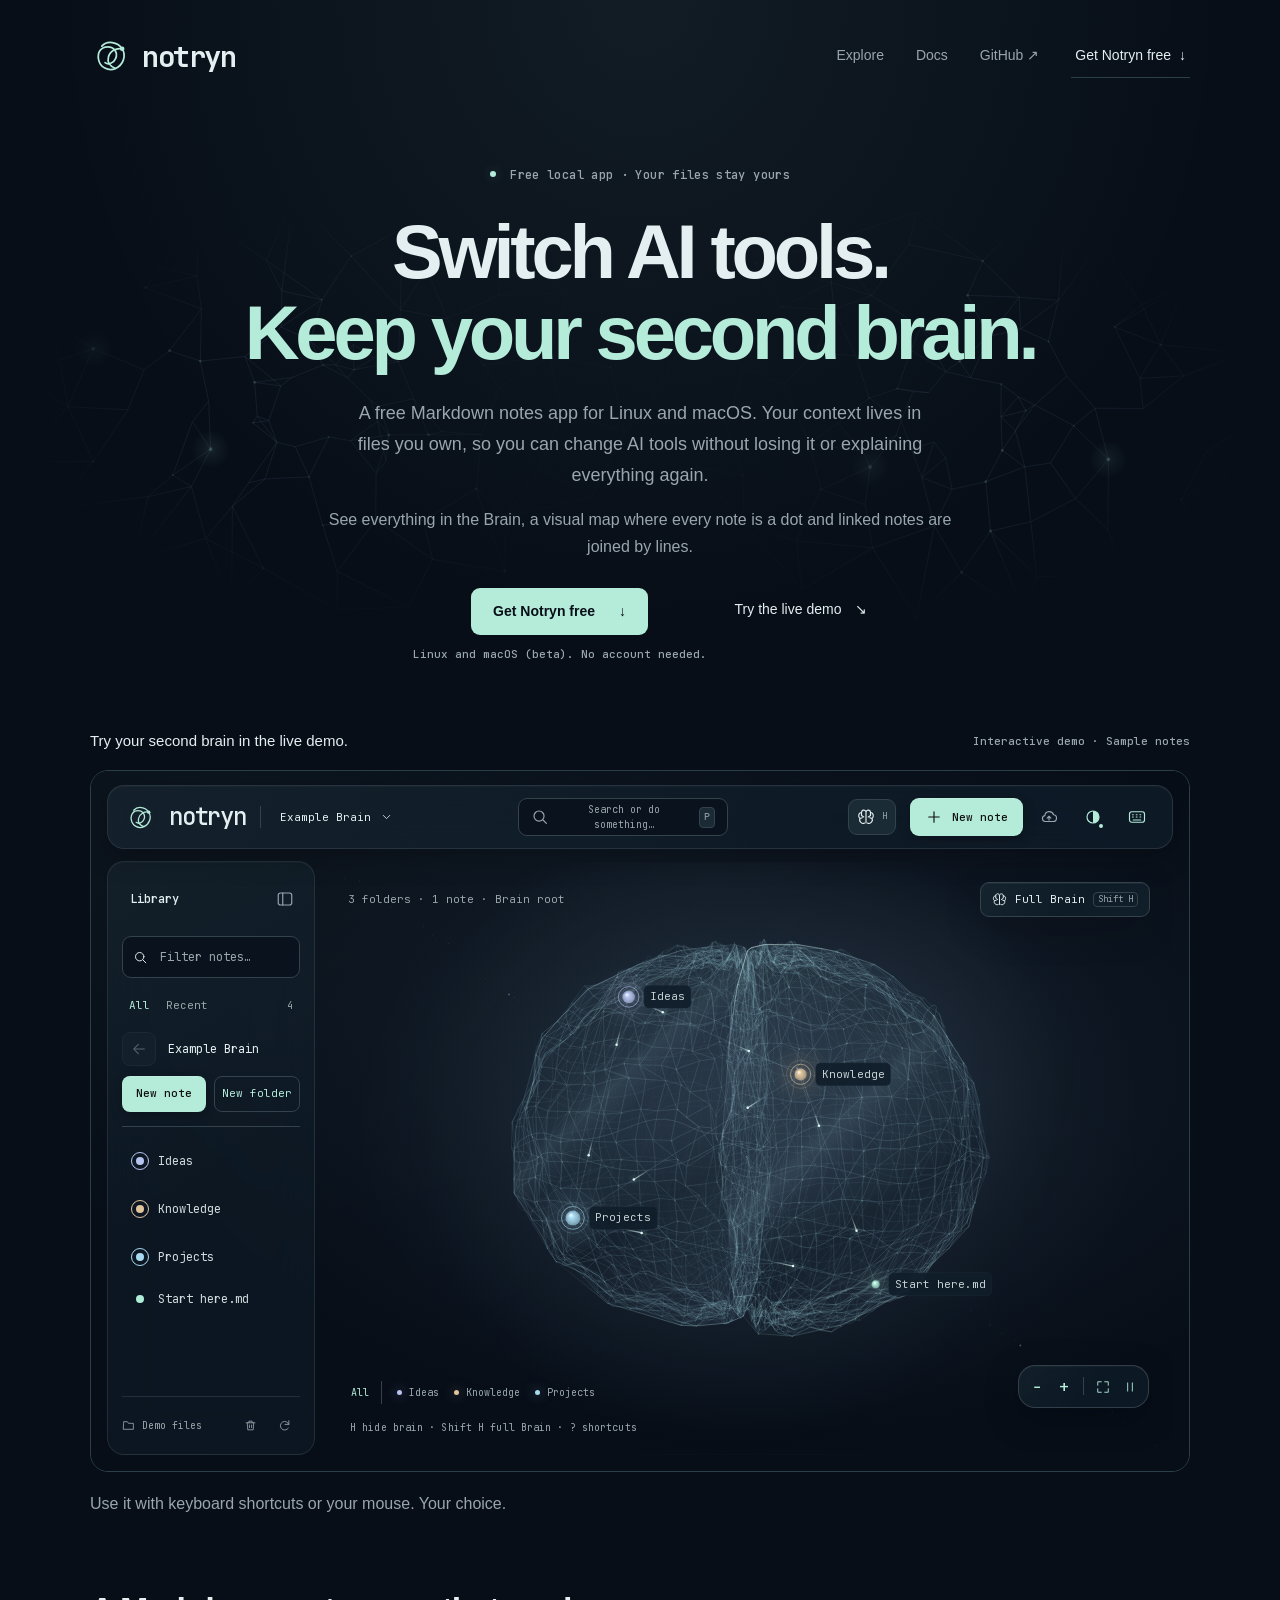
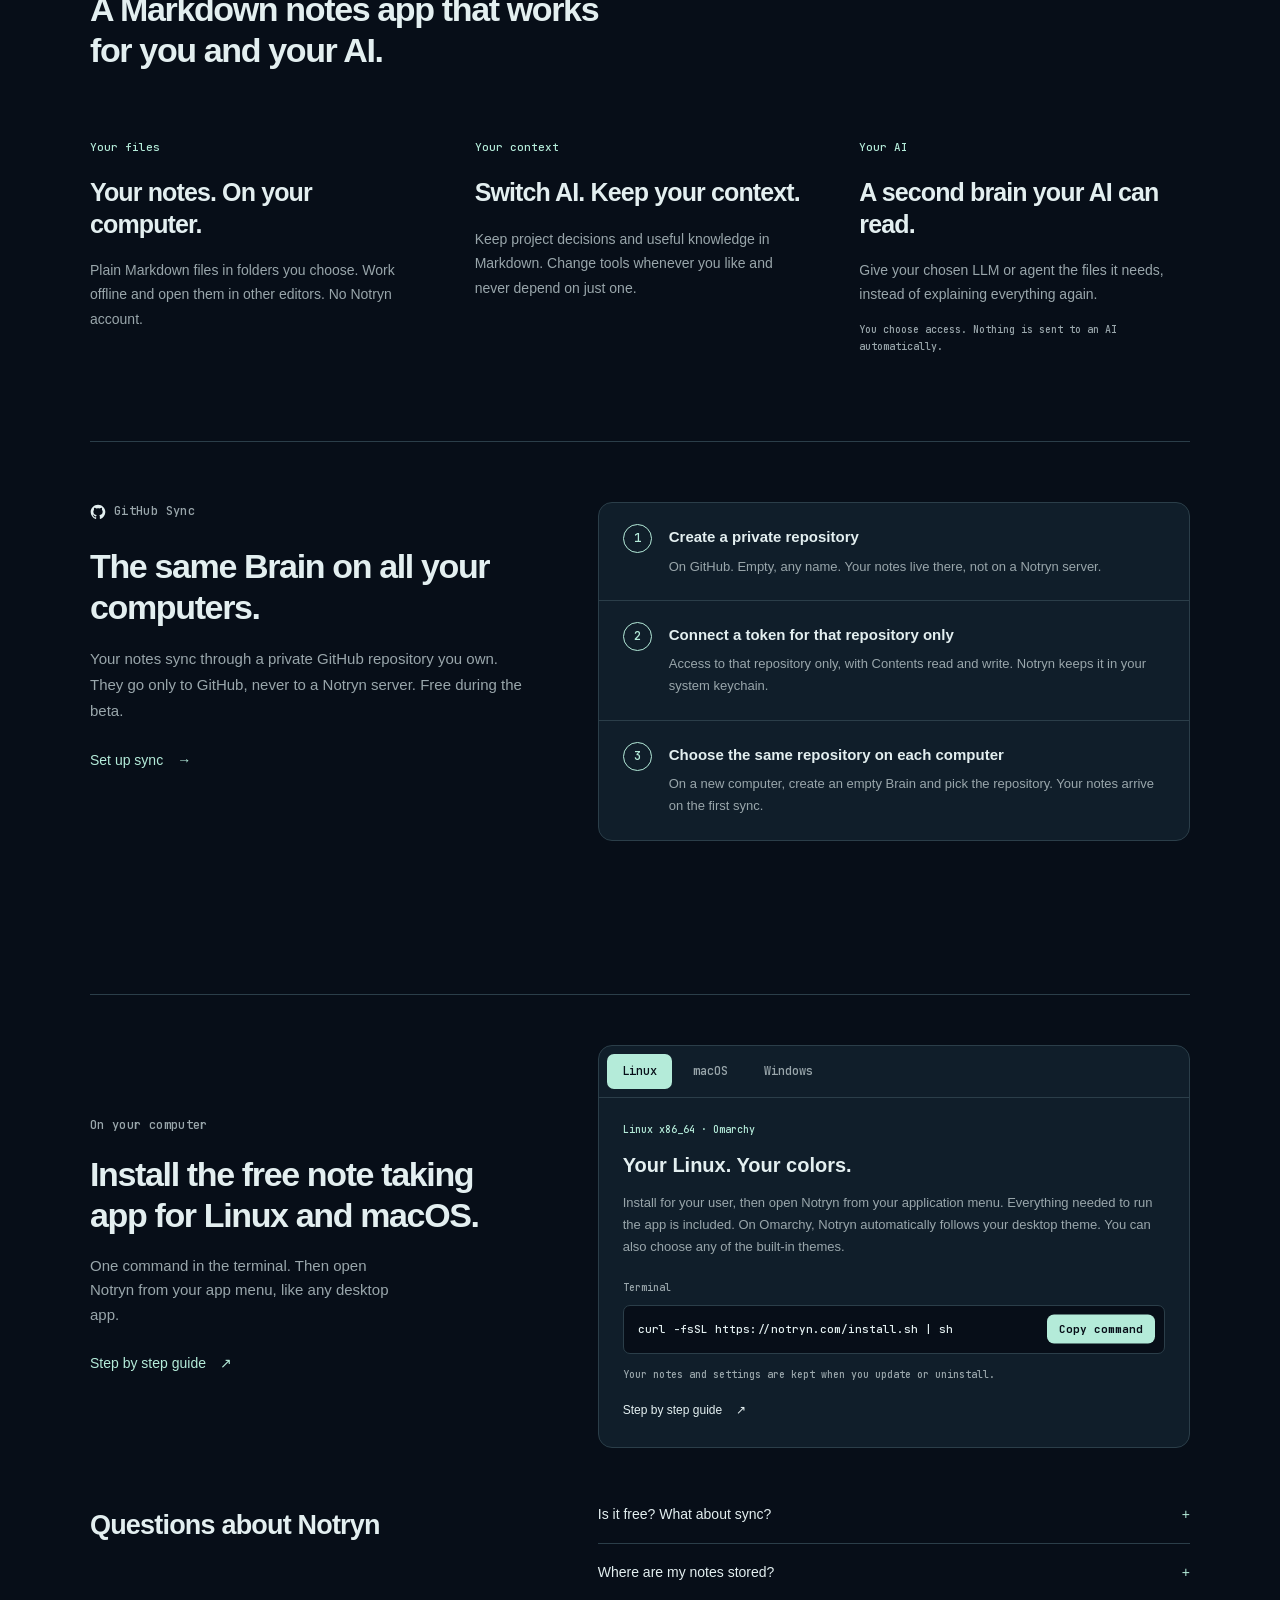
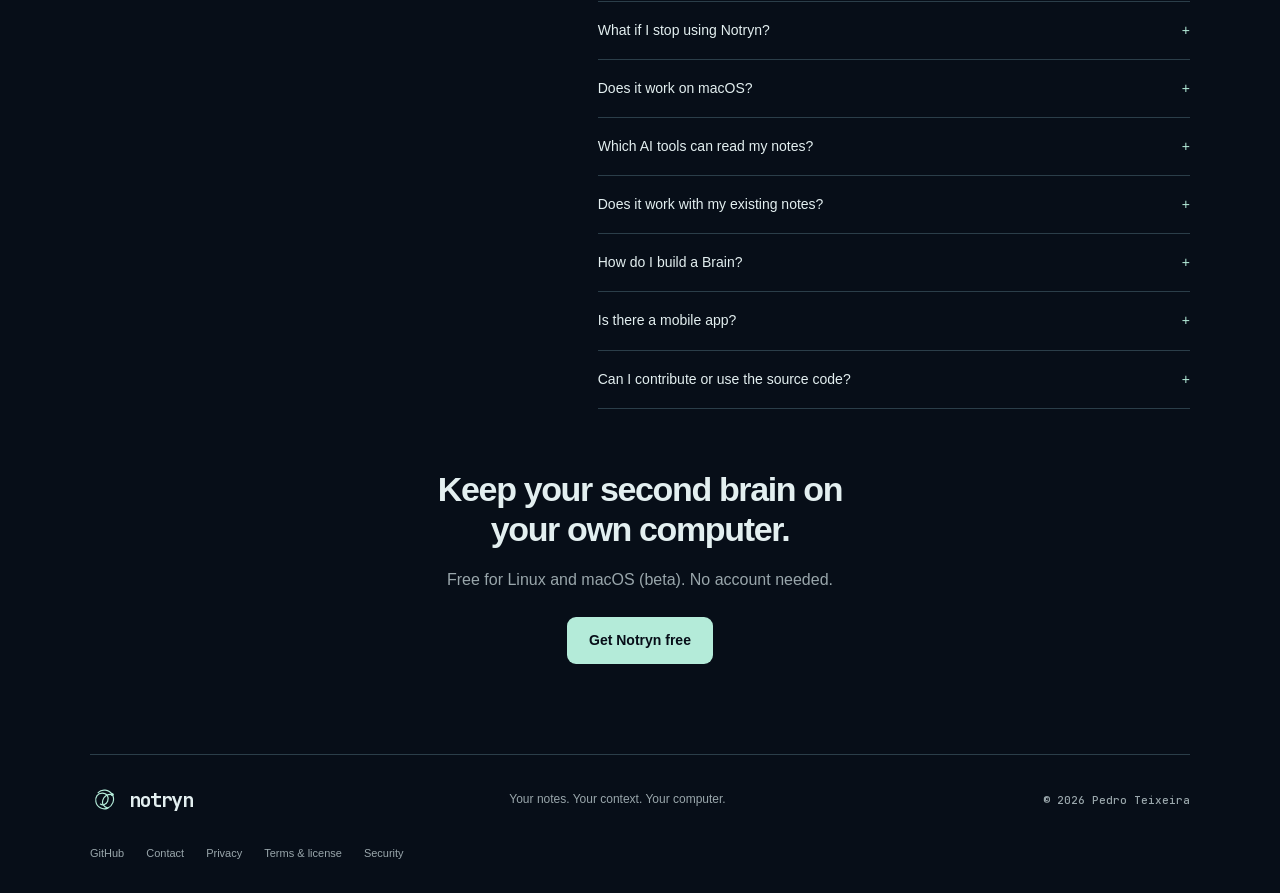
==== commit 0705ed6b: "Align three homepage strings with the approved copy. Use "Step by step guide" on the install card, n" ====
--- a/index.html
+++ b/index.html
@@ -48,13 +48,13 @@
       <article><span class="benefit-mark">Your AI</span><h3>A second brain your AI can read.</h3><p>Give your chosen LLM or agent the files it needs, instead of explaining everything again.</p><p class="small">You choose access. Nothing is sent to an AI automatically.</p></article>
     </section>
 
-    <section class="sync-section wrap" id="sync" aria-labelledby="sync-title"><div class="sync-intro"><p class="eyebrow sync-kicker"><!-- Primer Octicons mark-github, MIT. Shape unchanged. --><svg class="github-mark" role="img" aria-label="GitHub" viewBox="0 0 24 24" width="16" height="16"><path fill="currentColor" d="M12 1C5.923 1 1 5.923 1 12c0 4.867 3.149 8.979 7.521 10.436.55.096.756-.233.756-.522 0-.262-.013-1.128-.013-2.049-2.764.509-3.479-.674-3.699-1.292-.124-.317-.66-1.293-1.127-1.554-.385-.207-.936-.715-.014-.729.866-.014 1.485.797 1.691 1.128.99 1.663 2.571 1.196 3.204.907.096-.715.385-1.196.701-1.471-2.448-.275-5.005-1.224-5.005-5.432 0-1.196.426-2.186 1.128-2.956-.111-.275-.496-1.402.11-2.915 0 0 .921-.288 3.024 1.128a10.193 10.193 0 0 1 2.75-.371c.936 0 1.871.123 2.75.371 2.104-1.43 3.025-1.128 3.025-1.128.605 1.513.221 2.64.111 2.915.701.77 1.127 1.747 1.127 2.956 0 4.222-2.571 5.157-5.019 5.432.399.344.743 1.004.743 2.035 0 1.471-.014 2.654-.014 3.025 0 .289.206.632.756.522C19.851 20.979 23 16.854 23 12c0-6.077-4.922-11-11-11Z"/></svg> GitHub Sync</p><h2 id="sync-title">The same Brain on all your computers.</h2><p>Your notes sync through a private GitHub repository you own. They go only to GitHub, never to a Notryn server. Free during the beta.</p><a class="text-link" href="sync.html">Set up sync <span>→</span></a></div><ol class="sync-steps"><li><strong>Create a private repository</strong><span>On GitHub. Empty, any name. Your notes live there, not on a Notryn server.</span></li><li><strong>Connect a fine-grained token</strong><span>Access to that repository only, with Contents read and write. Notryn keeps it in your system keychain.</span></li><li><strong>Choose the same repository on each computer</strong><span>On a new computer, create an empty Brain and pick the repository. Your notes arrive on the first sync.</span></li></ol></section>
+    <section class="sync-section wrap" id="sync" aria-labelledby="sync-title"><div class="sync-intro"><p class="eyebrow sync-kicker"><!-- Primer Octicons mark-github, MIT. Shape unchanged. --><svg class="github-mark" role="img" aria-label="GitHub" viewBox="0 0 24 24" width="16" height="16"><path fill="currentColor" d="M12 1C5.923 1 1 5.923 1 12c0 4.867 3.149 8.979 7.521 10.436.55.096.756-.233.756-.522 0-.262-.013-1.128-.013-2.049-2.764.509-3.479-.674-3.699-1.292-.124-.317-.66-1.293-1.127-1.554-.385-.207-.936-.715-.014-.729.866-.014 1.485.797 1.691 1.128.99 1.663 2.571 1.196 3.204.907.096-.715.385-1.196.701-1.471-2.448-.275-5.005-1.224-5.005-5.432 0-1.196.426-2.186 1.128-2.956-.111-.275-.496-1.402.11-2.915 0 0 .921-.288 3.024 1.128a10.193 10.193 0 0 1 2.75-.371c.936 0 1.871.123 2.75.371 2.104-1.43 3.025-1.128 3.025-1.128.605 1.513.221 2.64.111 2.915.701.77 1.127 1.747 1.127 2.956 0 4.222-2.571 5.157-5.019 5.432.399.344.743 1.004.743 2.035 0 1.471-.014 2.654-.014 3.025 0 .289.206.632.756.522C19.851 20.979 23 16.854 23 12c0-6.077-4.922-11-11-11Z"/></svg> GitHub Sync</p><h2 id="sync-title">The same Brain on all your computers.</h2><p>Your notes sync through a private GitHub repository you own. They go only to GitHub, never to a Notryn server. Free during the beta.</p><a class="text-link" href="sync.html">Set up sync <span>→</span></a></div><ol class="sync-steps"><li><strong>Create a private repository</strong><span>On GitHub. Empty, any name. Your notes live there, not on a Notryn server.</span></li><li><strong>Connect a token for that repository only</strong><span>Access to that repository only, with Contents read and write. Notryn keeps it in your system keychain.</span></li><li><strong>Choose the same repository on each computer</strong><span>On a new computer, create an empty Brain and pick the repository. Your notes arrive on the first sync.</span></li></ol></section>
 
     <section class="install-section wrap" id="install" aria-labelledby="install-title">
       <div class="install-intro"><p class="eyebrow">On your computer</p><h2 id="install-title">Install the free note taking app for Linux and macOS.</h2><p>One command in the terminal. Then open Notryn from your app menu, like any desktop app.</p><a class="text-link" href="guide.html">Step by step guide <span aria-hidden="true">↗</span></a></div>
       <div class="install-card">
         <div class="platform-tabs" role="group" aria-label="Choose your operating system"><button data-platform="linux" aria-pressed="true">Linux</button><button data-platform="macos" aria-pressed="false">macOS</button><button data-platform="windows" aria-pressed="false">Windows</button></div>
-        <div class="install-body" aria-live="polite"><p class="status-label" id="install-status">Linux x86_64 · Omarchy</p><h3 id="platform-title">Your Linux. Your colors.</h3><p id="platform-description">Install for your user, then open Notryn from your application menu. Everything needed to run the app is included. On Omarchy, Notryn automatically follows your desktop theme. You can also choose any of the built-in themes.</p><div id="command-area"><div class="code-heading"><span>Terminal</span></div><div class="command-box"><pre tabindex="0" aria-label="Installation command"><code id="install-command">curl -fsSL https://notryn.com/install.sh | sh</code></pre><button id="copy-install" class="copy-command" type="button">Copy command</button></div><p class="small" id="platform-note">Your notes and settings are kept when you update or uninstall.</p></div><a class="text-link" href="guide.html#linux" id="platform-guide">Step-by-step guide <span aria-hidden="true">↗</span></a></div>
+        <div class="install-body" aria-live="polite"><p class="status-label" id="install-status">Linux x86_64 · Omarchy</p><h3 id="platform-title">Your Linux. Your colors.</h3><p id="platform-description">Install for your user, then open Notryn from your application menu. Everything needed to run the app is included. On Omarchy, Notryn automatically follows your desktop theme. You can also choose any of the built-in themes.</p><div id="command-area"><div class="code-heading"><span>Terminal</span></div><div class="command-box"><pre tabindex="0" aria-label="Installation command"><code id="install-command">curl -fsSL https://notryn.com/install.sh | sh</code></pre><button id="copy-install" class="copy-command" type="button">Copy command</button></div><p class="small" id="platform-note">Your notes and settings are kept when you update or uninstall.</p></div><a class="text-link" href="guide.html#linux" id="platform-guide">Step by step guide <span aria-hidden="true">↗</span></a></div>
       </div>
     </section>
 
@@ -67,7 +67,7 @@
       <details><summary>Does it work with my existing notes?</summary><p>Connect a folder of Markdown files. Notryn follows your folders and reads Markdown links and wiki links between notes. Your files stay in their original location.</p></details>
       <details><summary>How do I build a Brain?</summary><p>Start small. Write one note for each idea, project or person, and link the notes that belong together so they join up in the Brain. Give your AI tools access to the folder, and they can read these notes and, if you allow it, help keep them up to date. For the idea behind it, read Andrej Karpathy's <a href="https://gist.github.com/karpathy/442a6bf555914893e9891c11519de94f" target="_blank" rel="noopener">LLM Wiki</a>, a short guide to building a personal wiki that AI tools can read and maintain.</p></details>
       <details><summary>Is there a mobile app?</summary><p>Not yet. A mobile version is in development, with no release date yet. Because your Brains can sync through your own GitHub repository, the same notes will be ready for it. Today Notryn runs on Linux and macOS.</p></details>
-      <details><summary>Can I contribute or use the source code?</summary><p>Visit our <a href="https://github.com/pedromst/notryn">GitHub project</a> for the code, issues and development updates. Contributions are reviewed before merging. The <a href="terms.html">software license and contributor terms</a> define what is permitted.</p></details>
+      <details><summary>Can I contribute or use the source code?</summary><p>Visit the <a href="https://github.com/pedromst/notryn">Notryn GitHub project</a> for the code, issues and development updates. Contributions are reviewed before merging. The <a href="terms.html">software license and contributor terms</a> define what is permitted.</p></details>
     </div></section>
 
     <section class="closing wrap" aria-labelledby="closing-title">
--- a/styles.css
+++ b/styles.css
@@ -91,6 +91,10 @@
 .benefits h3{font-size:25px;line-height:1.25;letter-spacing:-.035em;margin:18px 0;font-weight:600}
 .benefits{padding-top:72px}
 .demo-note{margin:18px 0 0;color:var(--muted,#96a7ad);font-size:16px;line-height:1.7}
+@media(max-width:760px){
+ .experience-heading{flex-direction:column;align-items:flex-start;gap:6px}
+ .experience-heading .small{max-width:none;text-align:left}
+}
 .closing{text-align:center;padding:24px 0 90px}
 .closing h2{font-size:34px;line-height:1.2;letter-spacing:-.04em;margin:0 auto 16px;max-width:14em}
 .closing p{color:var(--muted,#96a7ad);font-size:16px;line-height:1.7;margin:0 auto 24px;max-width:36em}
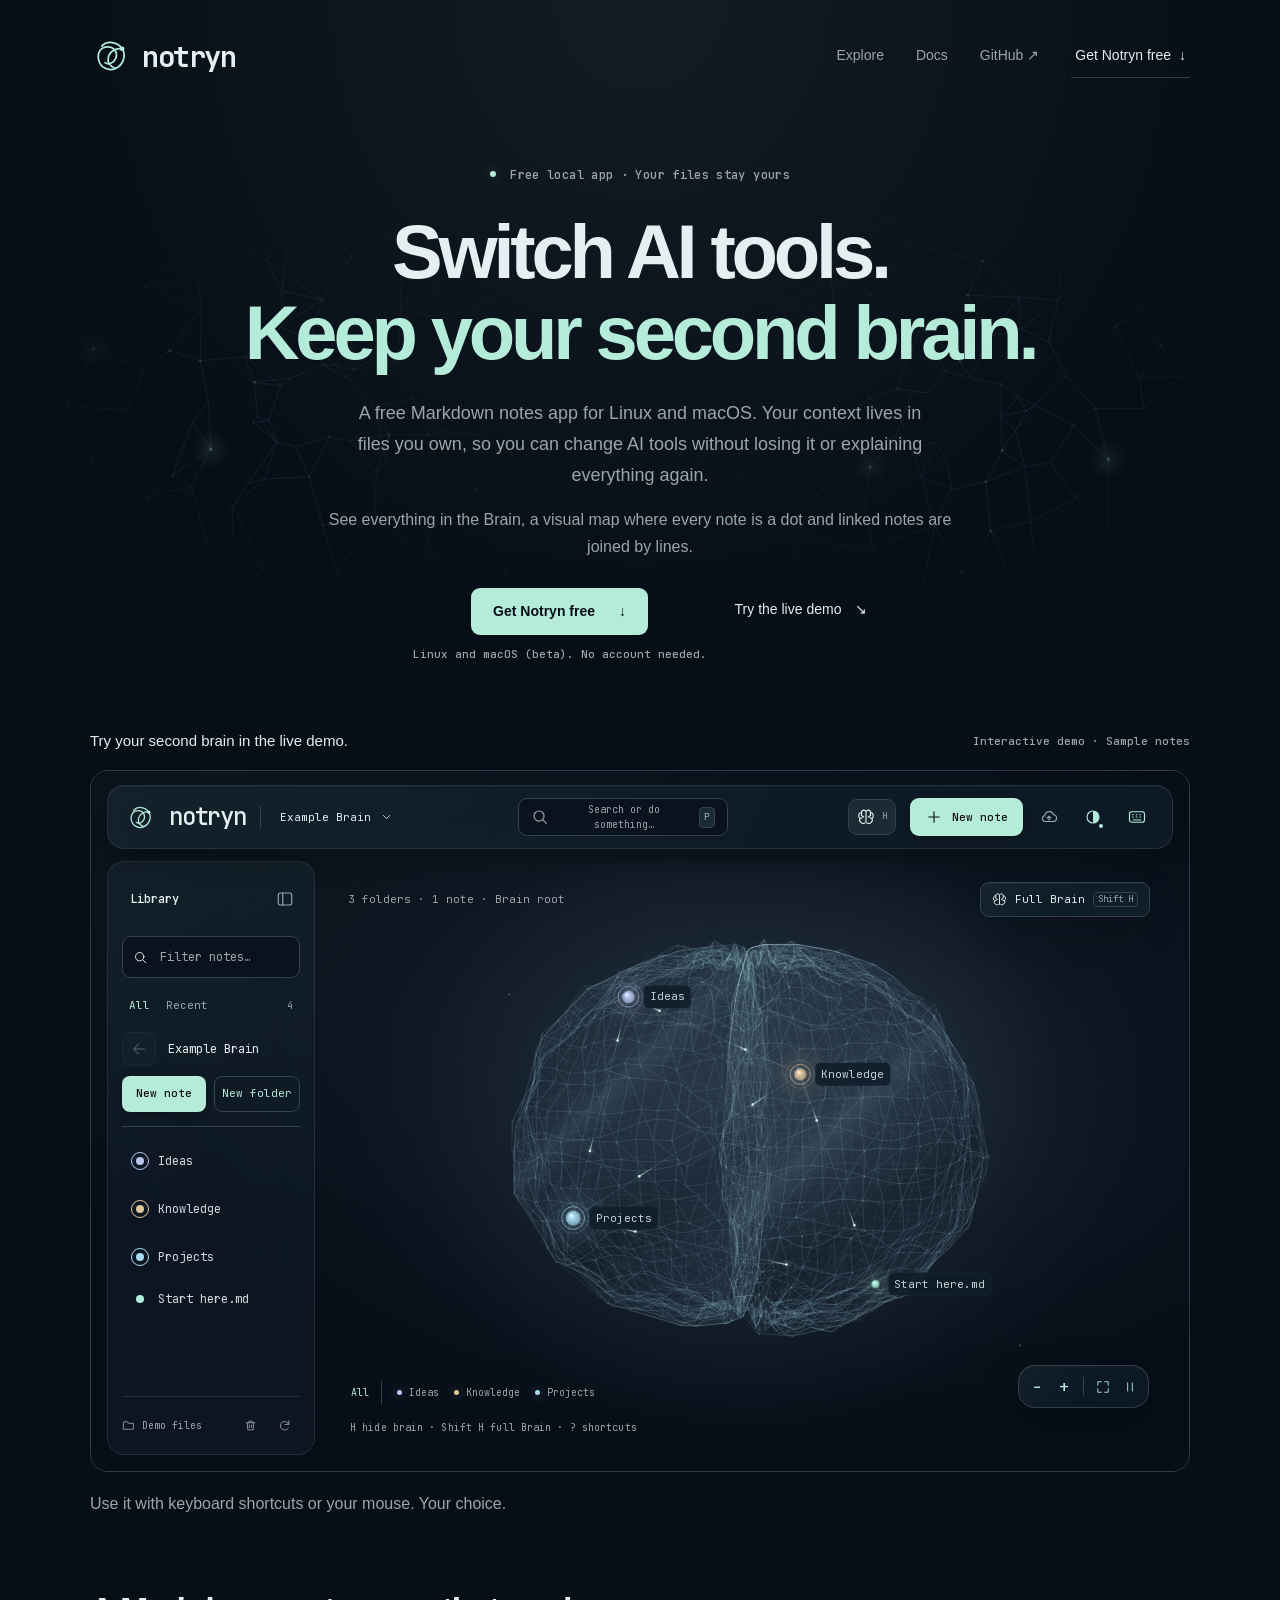
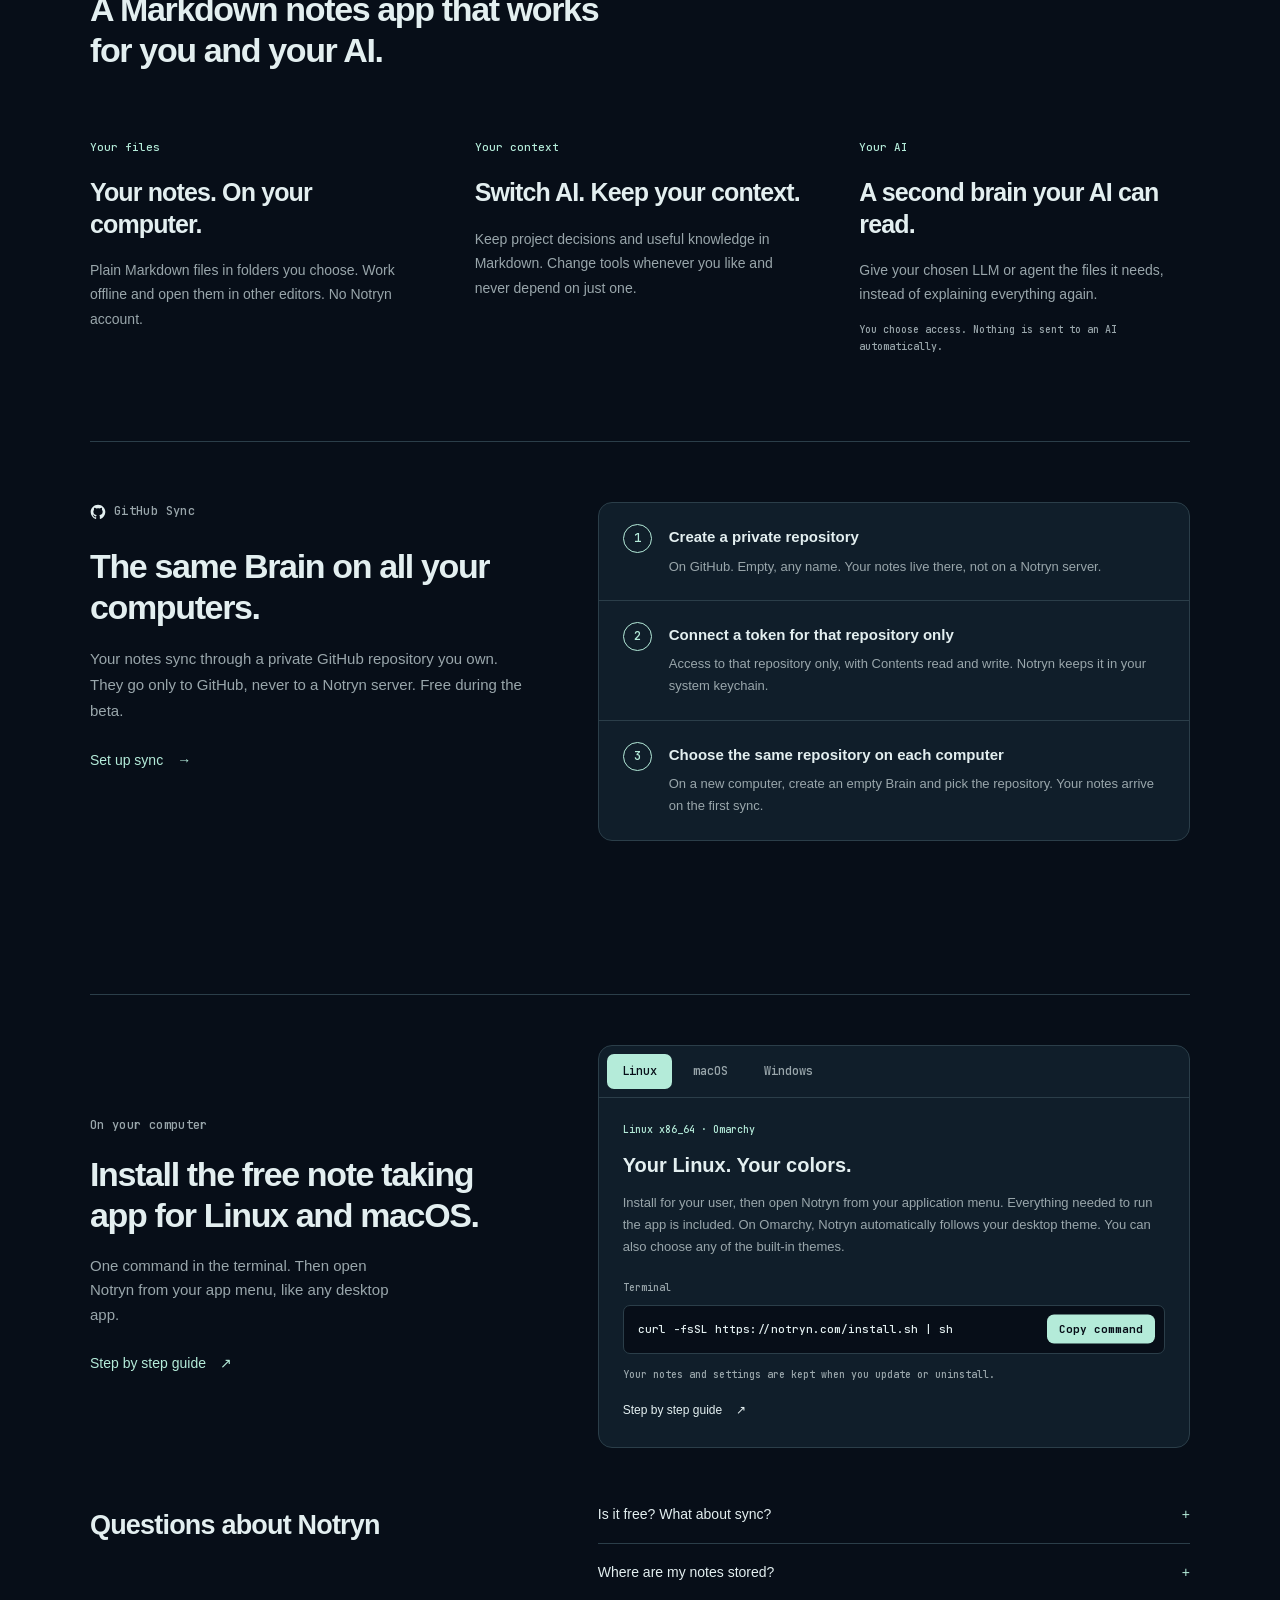
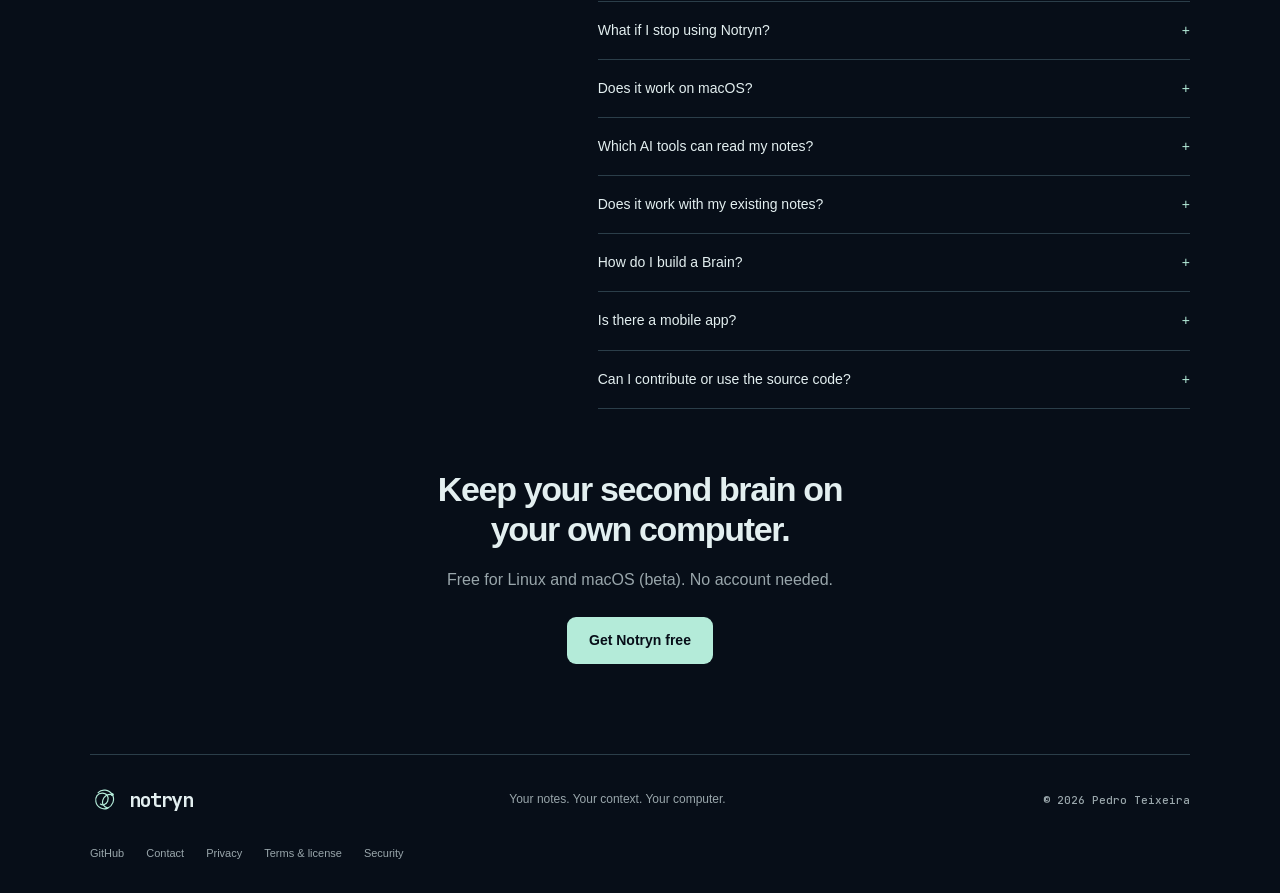
==== commit a40fbf58: "Sync site with beta.14 Point the installer, guide, demo and llms files at 0.2.0-beta.14, which fixes" ====
--- a/index.html
+++ b/index.html
@@ -16,7 +16,7 @@
   <link rel="icon" href="assets/favicon.svg" type="image/svg+xml">
   <script src="assets/runtime/theme-core.js"></script><script src="theme.js"></script>
   <link rel="stylesheet" href="styles.css"><script defer src="page.js"></script>
-<script type="application/ld+json">[{"@context": "https://schema.org", "@type": "Organization", "@id": "https://notryn.com/#organization", "name": "Notryn", "url": "https://notryn.com/", "founder": {"@type": "Person", "name": "Pedro Teixeira"}, "sameAs": ["https://github.com/pedromst/notryn"]}, {"@context": "https://schema.org", "@type": "WebSite", "@id": "https://notryn.com/#website", "name": "Notryn", "url": "https://notryn.com/", "inLanguage": "en", "publisher": {"@id": "https://notryn.com/#organization"}}, {"@context": "https://schema.org", "@type": "SoftwareApplication", "@id": "https://notryn.com/#app", "name": "Notryn", "url": "https://notryn.com/", "description": "Free second brain app for your AI tools. Local Markdown notes on Linux and macOS, a visual Brain map and GitHub sync across all your computers.", "applicationCategory": "ProductivityApplication", "applicationSubCategory": "Markdown note taking app", "operatingSystem": "Linux, macOS", "softwareVersion": "0.2.0-beta.13", "downloadUrl": "https://notryn.com/#install", "installUrl": "https://notryn.com/guide.html", "image": "https://notryn.com/assets/notryn-card.png?v=20261003", "screenshot": "https://notryn.com/assets/notryn-card.png?v=20261003", "featureList": ["Local Markdown files you own", "Wiki links and Markdown links between notes", "Brain: a visual map of linked notes", "GitHub Sync through a private repository you own", "Keyboard shortcuts and command menu", "No account needed"], "offers": {"@type": "Offer", "price": "0", "priceCurrency": "USD"}, "author": {"@type": "Person", "name": "Pedro Teixeira"}, "publisher": {"@id": "https://notryn.com/#organization"}}, {"@context": "https://schema.org", "@type": "FAQPage", "mainEntity": [{"@type": "Question", "name": "Is it free? What about sync?", "acceptedAnswer": {"@type": "Answer", "text": "The app itself stays free. To keep a Brain the same on several computers, connect it to a private GitHub repository you own. Your notes go only to GitHub, never to a Notryn server, and no Notryn account is needed. Free during the beta. Later, sync may become an optional paid feature at a low price, with a one-time option."}}, {"@type": "Question", "name": "Where are my notes stored?", "acceptedAnswer": {"@type": "Answer", "text": "On your computer, as Markdown files in the folders you choose. Normal note taking does not send your notes to Notryn or to an AI provider. If you turn on GitHub Sync, they also go to your own private GitHub repository."}}, {"@type": "Question", "name": "What if I stop using Notryn?", "acceptedAnswer": {"@type": "Answer", "text": "Your notes are ordinary Markdown files, so you can open them in other editors. If you uninstall, your notes, connected folders and settings are kept. If you use sync, your notes stay in your GitHub repository."}}, {"@type": "Question", "name": "Does it work on macOS?", "acceptedAnswer": {"@type": "Answer", "text": "Yes, as a beta. The same install command works on Intel and Apple silicon Macs. The beta does not have Apple signing yet, so macOS may block the download. Do not turn off Gatekeeper. A signed Mac release will follow."}}, {"@type": "Question", "name": "Which AI tools can read my notes?", "acceptedAnswer": {"@type": "Answer", "text": "Any AI tool that can read files on your computer. Open your AI in your Brain folder, or tell it where your Brain is. Nothing is sent to an AI automatically, and Notryn has no AI of its own."}}, {"@type": "Question", "name": "Does it work with my existing notes?", "acceptedAnswer": {"@type": "Answer", "text": "Connect a folder of Markdown files. Notryn follows your folders and reads Markdown links and wiki links between notes. Your files stay in their original location."}}, {"@type": "Question", "name": "How do I build a Brain?", "acceptedAnswer": {"@type": "Answer", "text": "Start small. Write one note for each idea, project or person, and link the notes that belong together so they join up in the Brain. Give your AI tools access to the folder, and they can read these notes and, if you allow it, help keep them up to date. For the idea behind it, read Andrej Karpathy's LLM Wiki (https://gist.github.com/karpathy/442a6bf555914893e9891c11519de94f), a short guide to building a personal wiki that AI tools can read and maintain."}}, {"@type": "Question", "name": "Is there a mobile app?", "acceptedAnswer": {"@type": "Answer", "text": "Not yet. A mobile version is in development, with no release date yet. Because your Brains can sync through your own GitHub repository, the same notes will be ready for it. Today Notryn runs on Linux and macOS."}}, {"@type": "Question", "name": "Can I contribute or use the source code?", "acceptedAnswer": {"@type": "Answer", "text": "Visit the Notryn GitHub project for the code, issues and development updates. Contributions are reviewed before merging. The software license and contributor terms define what is permitted."}}]}]</script>
+<script type="application/ld+json">[{"@context": "https://schema.org", "@type": "Organization", "@id": "https://notryn.com/#organization", "name": "Notryn", "url": "https://notryn.com/", "founder": {"@type": "Person", "name": "Pedro Teixeira"}, "sameAs": ["https://github.com/pedromst/notryn"]}, {"@context": "https://schema.org", "@type": "WebSite", "@id": "https://notryn.com/#website", "name": "Notryn", "url": "https://notryn.com/", "inLanguage": "en", "publisher": {"@id": "https://notryn.com/#organization"}}, {"@context": "https://schema.org", "@type": "SoftwareApplication", "@id": "https://notryn.com/#app", "name": "Notryn", "url": "https://notryn.com/", "description": "Free second brain app for your AI tools. Local Markdown notes on Linux and macOS, a visual Brain map and GitHub sync across all your computers.", "applicationCategory": "ProductivityApplication", "applicationSubCategory": "Markdown note taking app", "operatingSystem": "Linux, macOS", "softwareVersion": "0.2.0-beta.14", "downloadUrl": "https://notryn.com/#install", "installUrl": "https://notryn.com/guide.html", "image": "https://notryn.com/assets/notryn-card.png?v=20261003", "screenshot": "https://notryn.com/assets/notryn-card.png?v=20261003", "featureList": ["Local Markdown files you own", "Wiki links and Markdown links between notes", "Brain: a visual map of linked notes", "GitHub Sync through a private repository you own", "Keyboard shortcuts and command menu", "No account needed"], "offers": {"@type": "Offer", "price": "0", "priceCurrency": "USD"}, "author": {"@type": "Person", "name": "Pedro Teixeira"}, "publisher": {"@id": "https://notryn.com/#organization"}}, {"@context": "https://schema.org", "@type": "FAQPage", "mainEntity": [{"@type": "Question", "name": "Is it free? What about sync?", "acceptedAnswer": {"@type": "Answer", "text": "The app itself stays free. To keep a Brain the same on several computers, connect it to a private GitHub repository you own. Your notes go only to GitHub, never to a Notryn server, and no Notryn account is needed. Free during the beta. Later, sync may become an optional paid feature at a low price, with a one-time option."}}, {"@type": "Question", "name": "Where are my notes stored?", "acceptedAnswer": {"@type": "Answer", "text": "On your computer, as Markdown files in the folders you choose. Normal note taking does not send your notes to Notryn or to an AI provider. If you turn on GitHub Sync, they also go to your own private GitHub repository."}}, {"@type": "Question", "name": "What if I stop using Notryn?", "acceptedAnswer": {"@type": "Answer", "text": "Your notes are ordinary Markdown files, so you can open them in other editors. If you uninstall, your notes, connected folders and settings are kept. If you use sync, your notes stay in your GitHub repository."}}, {"@type": "Question", "name": "Does it work on macOS?", "acceptedAnswer": {"@type": "Answer", "text": "Yes, as a beta. The same install command works on Intel and Apple silicon Macs. The beta does not have Apple signing yet, so macOS may block the download. Do not turn off Gatekeeper. A signed Mac release will follow."}}, {"@type": "Question", "name": "Which AI tools can read my notes?", "acceptedAnswer": {"@type": "Answer", "text": "Any AI tool that can read files on your computer. Open your AI in your Brain folder, or tell it where your Brain is. Nothing is sent to an AI automatically, and Notryn has no AI of its own."}}, {"@type": "Question", "name": "Does it work with my existing notes?", "acceptedAnswer": {"@type": "Answer", "text": "Connect a folder of Markdown files. Notryn follows your folders and reads Markdown links and wiki links between notes. Your files stay in their original location."}}, {"@type": "Question", "name": "How do I build a Brain?", "acceptedAnswer": {"@type": "Answer", "text": "Start small. Write one note for each idea, project or person, and link the notes that belong together so they join up in the Brain. Give your AI tools access to the folder, and they can read these notes and, if you allow it, help keep them up to date. For the idea behind it, read Andrej Karpathy's LLM Wiki (https://gist.github.com/karpathy/442a6bf555914893e9891c11519de94f), a short guide to building a personal wiki that AI tools can read and maintain."}}, {"@type": "Question", "name": "Is there a mobile app?", "acceptedAnswer": {"@type": "Answer", "text": "Not yet. A mobile version is in development, with no release date yet. Because your Brains can sync through your own GitHub repository, the same notes will be ready for it. Today Notryn runs on Linux and macOS."}}, {"@type": "Question", "name": "Can I contribute or use the source code?", "acceptedAnswer": {"@type": "Answer", "text": "Visit the Notryn GitHub project for the code, issues and development updates. Contributions are reviewed before merging. The software license and contributor terms define what is permitted."}}]}]</script>
 <link rel="canonical" href="https://notryn.com/"></head>
 <body>
   <a class="skip-link" href="#main">Skip to content</a>
